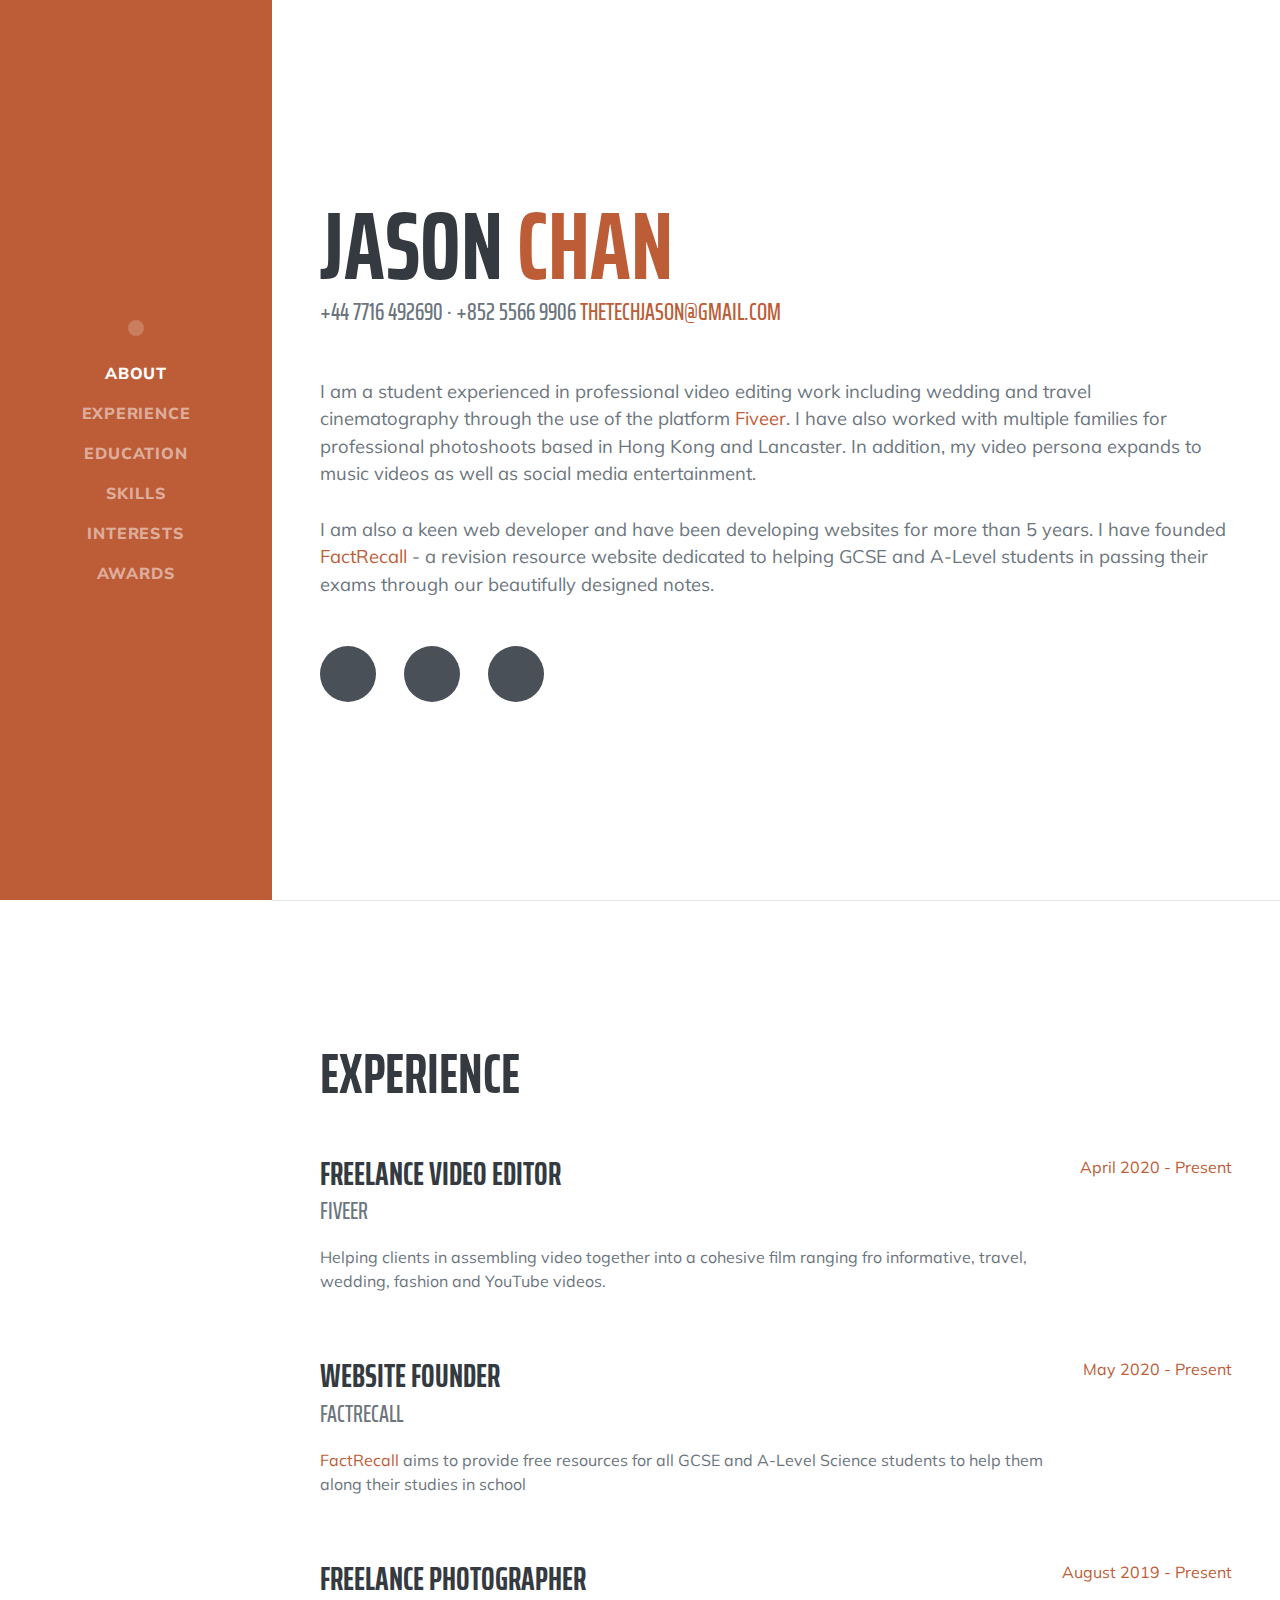
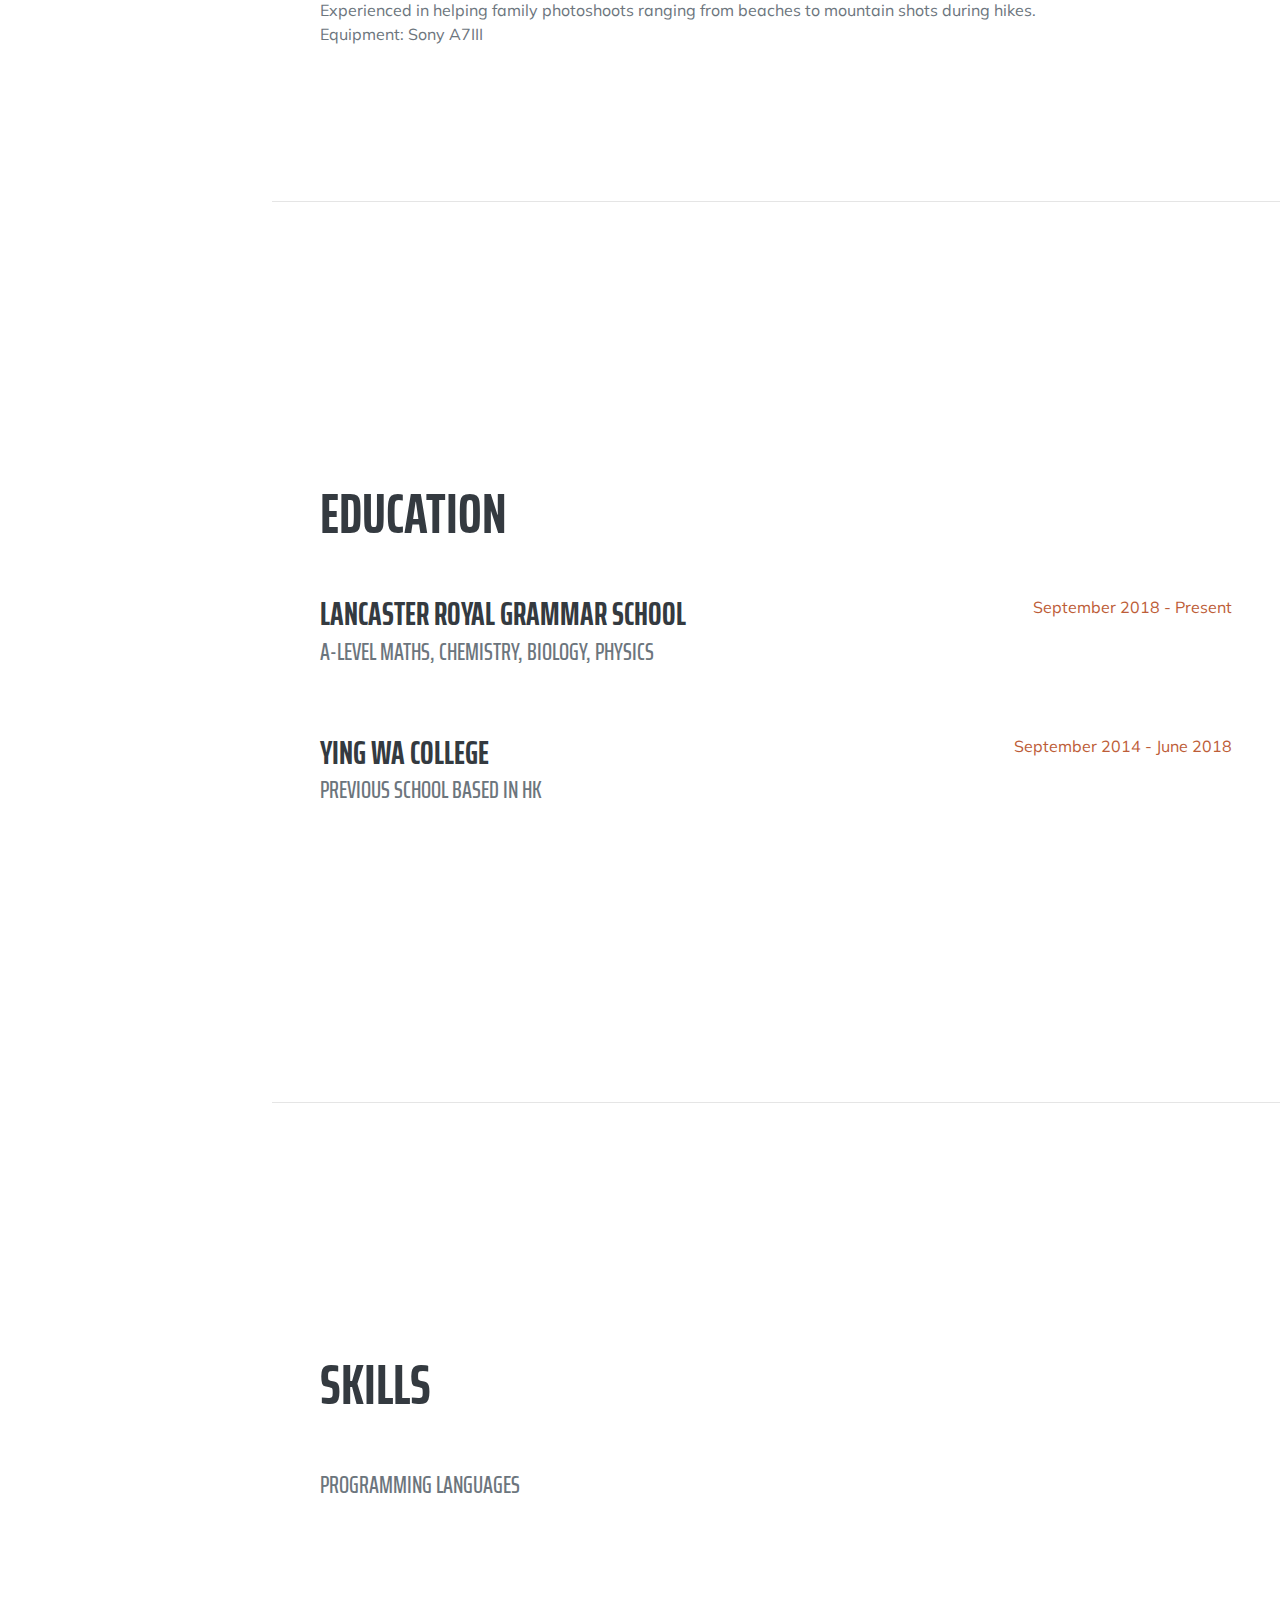
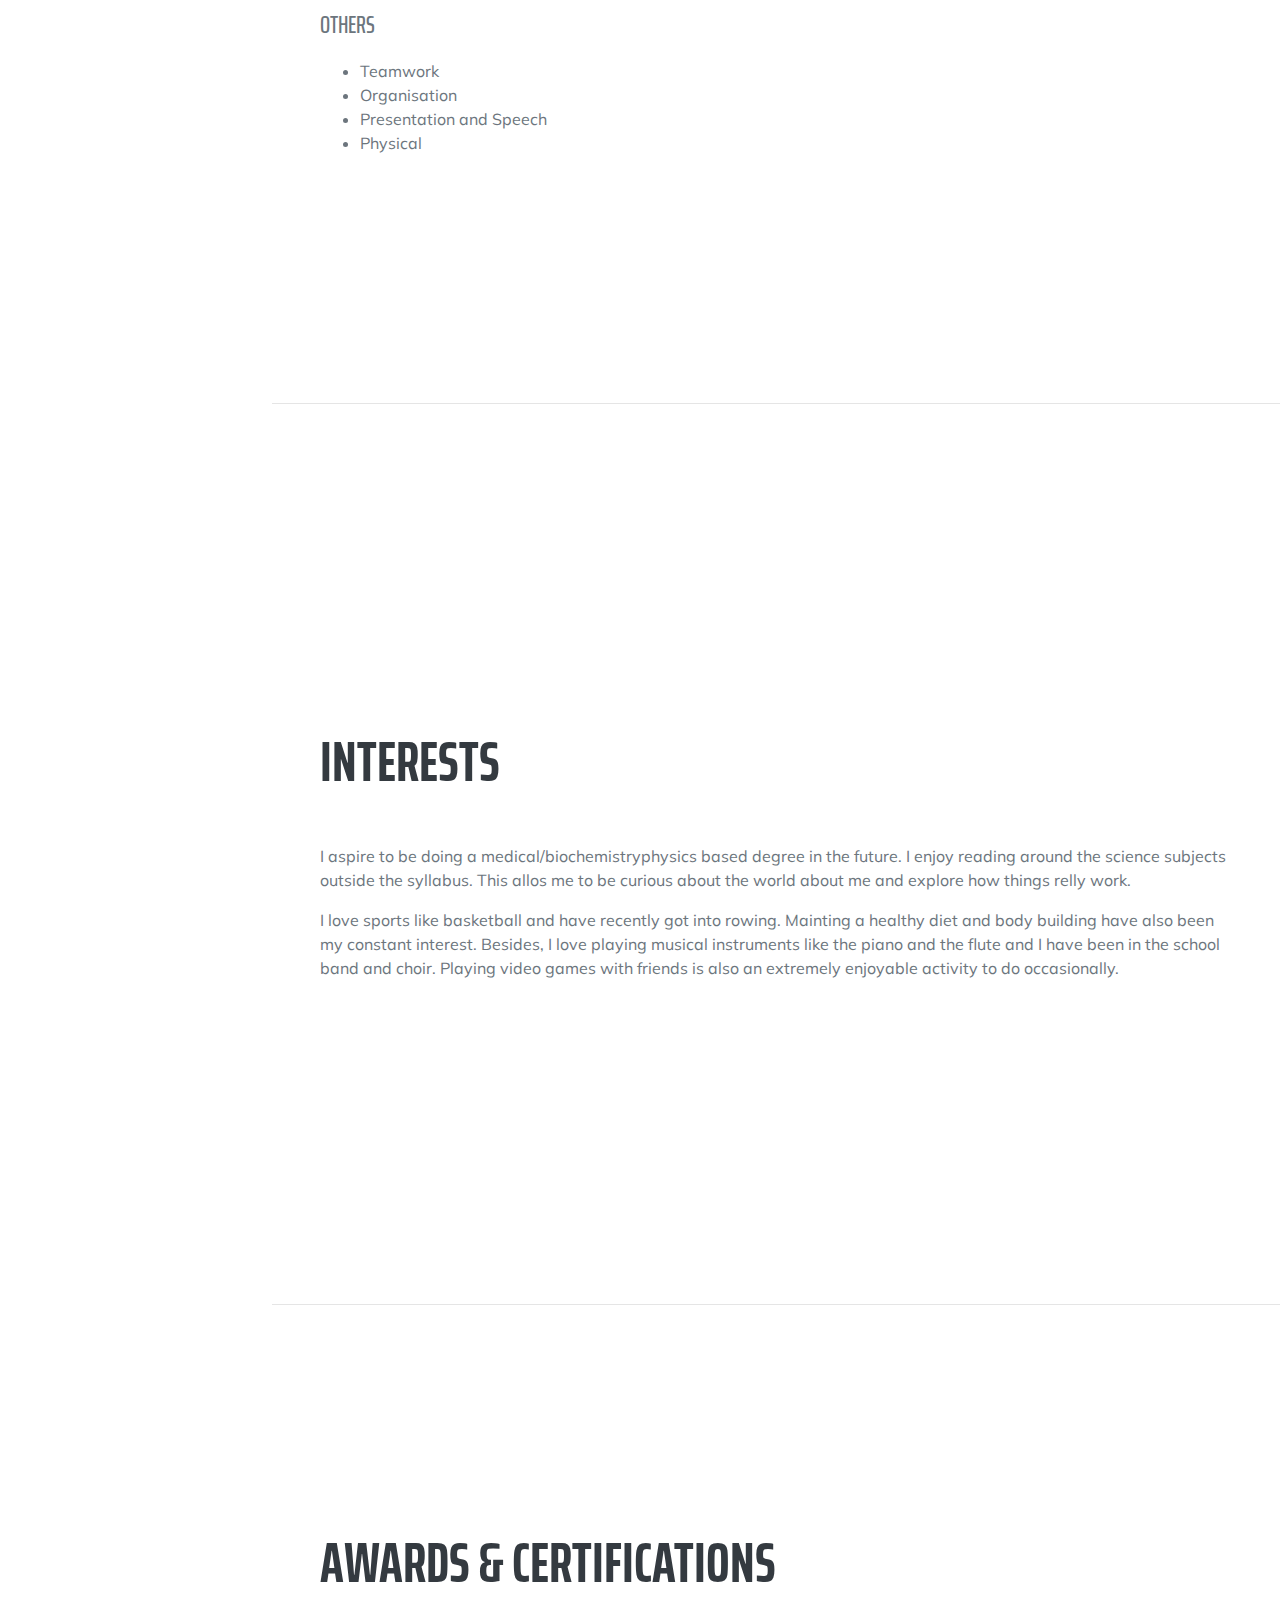
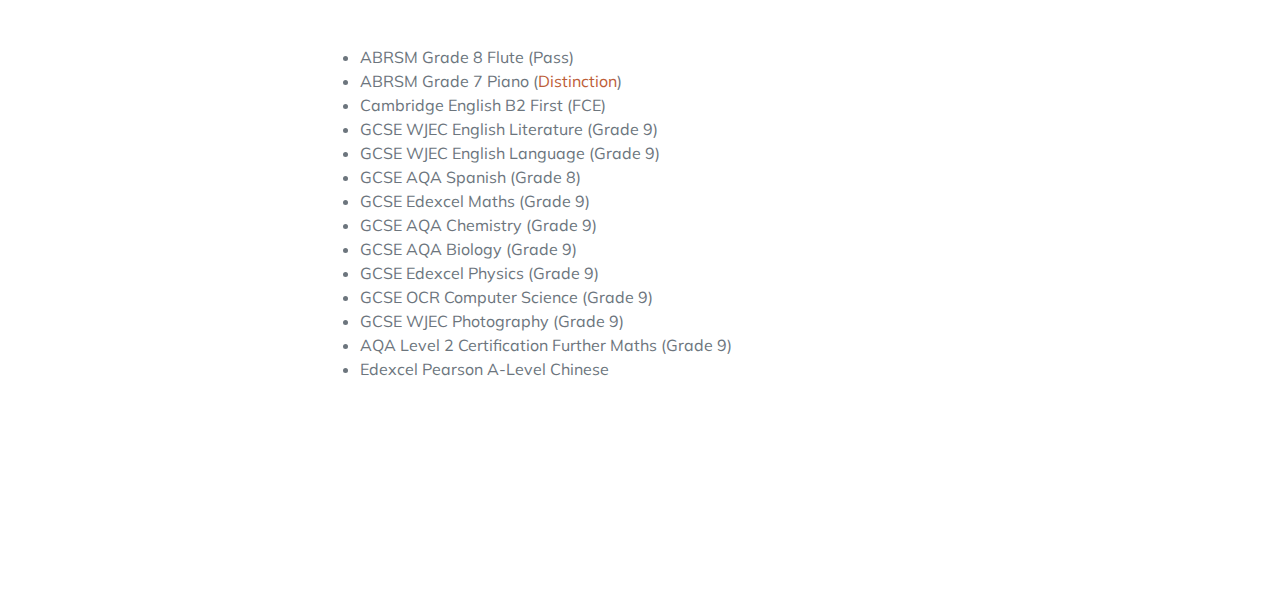
==== index.html @ 8996efc2 "Add files via upload" ====
<!DOCTYPE html>
<html lang="en">
    <head>
        <meta charset="utf-8" />
        <meta name="viewport" content="width=device-width, initial-scale=1, shrink-to-fit=no" />
        <meta name="description" content="" />
        <meta name="author" content="" />
        <title>Jason Chan - Student and Freelance Video Editor</title>
        <link rel="icon" type="image/png" href="assets/img/favicon.png"/>
        <!-- Font Awesome icons (free version)-->
        <script src="https://use.fontawesome.com/releases/v5.13.0/js/all.js" crossorigin="anonymous"></script>
        <!-- Google fonts-->
        <link href="https://fonts.googleapis.com/css?family=Saira+Extra+Condensed:500,700" rel="stylesheet" type="text/css" />
        <link href="https://fonts.googleapis.com/css?family=Muli:400,400i,800,800i" rel="stylesheet" type="text/css" />
        <!-- Core theme CSS (includes Bootstrap)-->
        <link href="css/styles.css" rel="stylesheet" />
    </head>
    <body id="page-top">
        <!-- Navigation-->
        <nav class="navbar navbar-expand-lg navbar-dark bg-primary fixed-top" id="sideNav">
            <a class="navbar-brand js-scroll-trigger" href="#page-top">
                <span class="d-block d-lg-none">Jason Chan</span>
                <span class="d-none d-lg-block"><img class="img-fluid img-profile rounded-circle mx-auto mb-2" src="assets/img/profile.png" alt="" /></span>
            </a>
            <button class="navbar-toggler" type="button" data-toggle="collapse" data-target="#navbarSupportedContent" aria-controls="navbarSupportedContent" aria-expanded="false" aria-label="Toggle navigation"><span class="navbar-toggler-icon"></span></button>
            <div class="collapse navbar-collapse" id="navbarSupportedContent">
                <ul class="navbar-nav">
                    <li class="nav-item"><a class="nav-link js-scroll-trigger" href="#about">About</a></li>
                    <li class="nav-item"><a class="nav-link js-scroll-trigger" href="#experience">Experience</a></li>
                    <li class="nav-item"><a class="nav-link js-scroll-trigger" href="#education">Education</a></li>
                    <li class="nav-item"><a class="nav-link js-scroll-trigger" href="#skills">Skills</a></li>
                    <li class="nav-item"><a class="nav-link js-scroll-trigger" href="#interests">Interests</a></li>
                    <li class="nav-item"><a class="nav-link js-scroll-trigger" href="#awards">Awards</a></li>
                </ul>
            </div>
        </nav>
        <!-- Page Content-->
        <div class="container-fluid p-0">
            <!-- About-->
            <section class="resume-section" id="about">
                <div class="resume-section-content">
                    <h1 class="mb-0">
                        Jason
                        <span class="text-primary">CHan</span>
                    </h1>
                    <div class="subheading mb-5">
                        +44 7716 492690 · +852 5566 9906
                        <a href="mailto:name@email.com">thetechjason@gmail.com</a>
                    </div>
                    <p class="lead mb-5">I am a student experienced in professional video editing work including wedding and travel cinematography through the use of the platform <a href = "https://www.fiverr.com/share/2QaePr" target="_blank">Fiveer</a>. I have also worked with multiple families for professional photoshoots based in Hong Kong and Lancaster. In addition, my video persona expands to music videos as well as social media entertainment.
                      <br>
                      <br>
                      I am also a keen web developer and have been developing websites for more than 5 years. I have founded <a href = "http://www.factrecall.com" target="_blank">FactRecall</a> - a revision resource website dedicated to helping GCSE and A-Level students in passing their exams through our beautifully designed notes.
                    </p>
                    <div class="social-icons">
                        <a class="social-icon" target = "_blank" href="http://www.instagram.com/user/thetechjason"><i class="fab fa-instagram"></i></a>
                        <a class="social-icon" target = "_blank" href="http://www.twitter.com/thetechjason"><i class="fab fa-twitter"></i></a>
                        <a class="social-icon" target = "_blank" href="http://www.youtube.com/user/TechJason"><i class="fab fa-youtube"></i></a>
                    </div>
                </div>
            </section>
            <hr class="m-0" />
            <!-- Experience-->
            <section class="resume-section" id="experience">
                <div class="resume-section-content">
                    <h2 class="mb-5">Experience</h2>
                    <div class="d-flex flex-column flex-md-row justify-content-between mb-5">
                        <div class="flex-grow-1">
                            <h3 class="mb-0">Freelance Video Editor</h3>
                            <div class="subheading mb-3">Fiveer</div>
                            <p>Helping clients in assembling video together into a cohesive film ranging fro informative, travel, wedding, fashion and YouTube videos.</p>
                        </div>
                        <div class="flex-shrink-0"><span class="text-primary">April 2020 - Present</span></div>
                    </div>
                    <div class="d-flex flex-column flex-md-row justify-content-between mb-5">
                        <div class="flex-grow-1">
                            <h3 class="mb-0">Website Founder</h3>
                            <div class="subheading mb-3">FactRecall</div>
                            <p><a href = "http://www.factrecall.com" target="_blank">FactRecall</a> aims to provide free resources for all GCSE and A-Level Science students to help them along their studies in school</p>
                        </div>
                        <div class="flex-shrink-0"><span class="text-primary">May 2020 - Present</span></div>
                    </div>
                    <div class="d-flex flex-column flex-md-row justify-content-between">
                        <div class="flex-grow-1">
                            <h3 class="mb-0">Freelance Photographer</h3>
                            <p>Experienced in helping family photoshoots ranging from beaches to mountain shots during hikes. Equipment: Sony A7III</p>
                        </div>
                        <div class="flex-shrink-0"><span class="text-primary">August 2019 - Present</span></div>
                    </div>
                </div>
            </section>
            <hr class="m-0" />
            <!-- Education-->
            <section class="resume-section" id="education">
                <div class="resume-section-content">
                    <h2 class="mb-5">Education</h2>
                    <div class="d-flex flex-column flex-md-row justify-content-between mb-5">
                        <div class="flex-grow-1">
                            <h3 class="mb-0">Lancaster Royal Grammar School</h3>
                            <div class="subheading mb-3">A-Level Maths, Chemistry, Biology, Physics</div>
                        </div>
                        <div class="flex-shrink-0"><span class="text-primary">September 2018 - Present</span></div>
                    </div>
                    <div class="d-flex flex-column flex-md-row justify-content-between">
                        <div class="flex-grow-1">
                            <h3 class="mb-0">Ying Wa College</h3>
                            <div class="subheading mb-3">Previous school based in HK</div>
                        </div>
                        <div class="flex-shrink-0"><span class="text-primary">September 2014 - June 2018</span></div>
                    </div>
                </div>
            </section>
            <hr class="m-0" />
            <!-- Skills-->
            <section class="resume-section" id="skills">
                <div class="resume-section-content">
                    <h2 class="mb-5">Skills</h2>
                    <div class="subheading mb-3">Programming Languages</div>
                    <ul class="list-inline dev-icons">
                        <li class="list-inline-item"><i class="fab fa-html5"></i></li>
                        <li class="list-inline-item"><i class="fab fa-css3-alt"></i></li>
                        <li class="list-inline-item"><i class="fab fa-js-square"></i></li>
                        <li class="list-inline-item"><i class="fab fa-wordpress"></i></li>
                        <li class="list-inline-item"><i class="fab fa-python"></i></li>
                    </ul>
                    <div class="subheading mb-3">Others</div>
                    <ul class="fa-ul mb-0">
                        <li>
                            <span class="fa-li"><i class="fas fa-check"></i></span>
                            Teamwork
                        </li>
                        <li>
                            <span class="fa-li"><i class="fas fa-check"></i></span>
                            Organisation
                        </li>
                        <li>
                            <span class="fa-li"><i class="fas fa-check"></i></span>
                            Presentation and Speech
                        </li>
                        <li>
                            <span class="fa-li"><i class="fas fa-check"></i></span>
                            Physical
                        </li>
                    </ul>
                </div>
            </section>
            <hr class="m-0" />
            <!-- Interests-->
            <section class="resume-section" id="interests">
                <div class="resume-section-content">
                    <h2 class="mb-5">Interests</h2>
                    <p>I aspire to be doing a medical/biochemistryphysics based degree in the future. I enjoy reading around the science subjects outside the syllabus. This allos me to be curious about the world about me and explore how things relly work. </p>
                    <p class="mb-0">I love sports like basketball and have recently got into rowing. Mainting a healthy diet and body building have also been my constant interest. Besides, I love playing musical instruments like the piano and the flute and I have been in the school band and choir. Playing video games with friends is also an extremely enjoyable activity to do occasionally.</p>
                </div>
            </section>
            <hr class="m-0" />
            <!-- Awards-->
            <section class="resume-section" id="awards">
                <div class="resume-section-content">
                    <h2 class="mb-5">Awards & Certifications</h2>
                    <ul class="fa-ul mb-0">
                        <li>
                            <span class="fa-li"><i class="fas fa-trophy text-warning"></i></span>
                            ABRSM Grade 8 Flute (Pass)
                        </li>
                        <li>
                            <span class="fa-li"><i class="fas fa-trophy text-warning"></i></span>
                            ABRSM Grade 7 Piano (<a href="magic.html">Distinction</a>)
                        </li>
                        <li>
                            <span class="fa-li"><i class="fas fa-trophy text-warning"></i></span>
                            Cambridge English B2 First (FCE)
                        </li>
                        <li>
                            <span class="fa-li"><i class="fas fa-trophy text-warning"></i></span>
                            GCSE WJEC English Literature (Grade 9)
                        </li>
                        <li>
                            <span class="fa-li"><i class="fas fa-trophy text-warning"></i></span>
                            GCSE WJEC English Language (Grade 9)
                        </li>
                        <li>
                            <span class="fa-li"><i class="fas fa-trophy text-warning"></i></span>
                            GCSE AQA Spanish (Grade 8)
                        </li>
                        <li>
                            <span class="fa-li"><i class="fas fa-trophy text-warning"></i></span>
                            GCSE Edexcel Maths (Grade 9)
                        </li>
                        <li>
                            <span class="fa-li"><i class="fas fa-trophy text-warning"></i></span>
                            GCSE AQA Chemistry (Grade 9)
                        </li>
                        <li>
                            <span class="fa-li"><i class="fas fa-trophy text-warning"></i></span>
                            GCSE AQA Biology (Grade 9)
                        </li>
                        <li>
                            <span class="fa-li"><i class="fas fa-trophy text-warning"></i></span>
                            GCSE Edexcel Physics (Grade 9)
                        </li>
                        <li>
                            <span class="fa-li"><i class="fas fa-trophy text-warning"></i></span>
                            GCSE OCR Computer Science (Grade 9)
                        </li>
                        <li>
                            <span class="fa-li"><i class="fas fa-trophy text-warning"></i></span>
                            GCSE WJEC Photography (Grade 9)
                        </li>
                        <li>
                            <span class="fa-li"><i class="fas fa-trophy text-warning"></i></span>
                            AQA Level 2 Certification Further Maths (Grade 9)
                        </li>
                        <li>
                            <span class="fa-li"><i class="fas fa-trophy text-warning"></i></span>
                            Edexcel Pearson A-Level Chinese
                        </li>
                    </ul>
                </div>
            </section>

        </div>
        <!-- Bootstrap core JS-->
        <script src="https://cdnjs.cloudflare.com/ajax/libs/jquery/3.5.1/jquery.min.js"></script>
        <script src="https://stackpath.bootstrapcdn.com/bootstrap/4.5.0/js/bootstrap.bundle.min.js"></script>
        <!-- Third party plugin JS-->
        <script src="https://cdnjs.cloudflare.com/ajax/libs/jquery-easing/1.4.1/jquery.easing.min.js"></script>
        <!-- Core theme JS-->
        <script src="js/scripts.js"></script>

        <script src="https://code.jquery.com/jquery-1.11.3.min.js"></script>

        <script src="https://www.magicwebfx.com/u/script.php?user=techjason&class=mwfx"></script>
    </body>
</html>
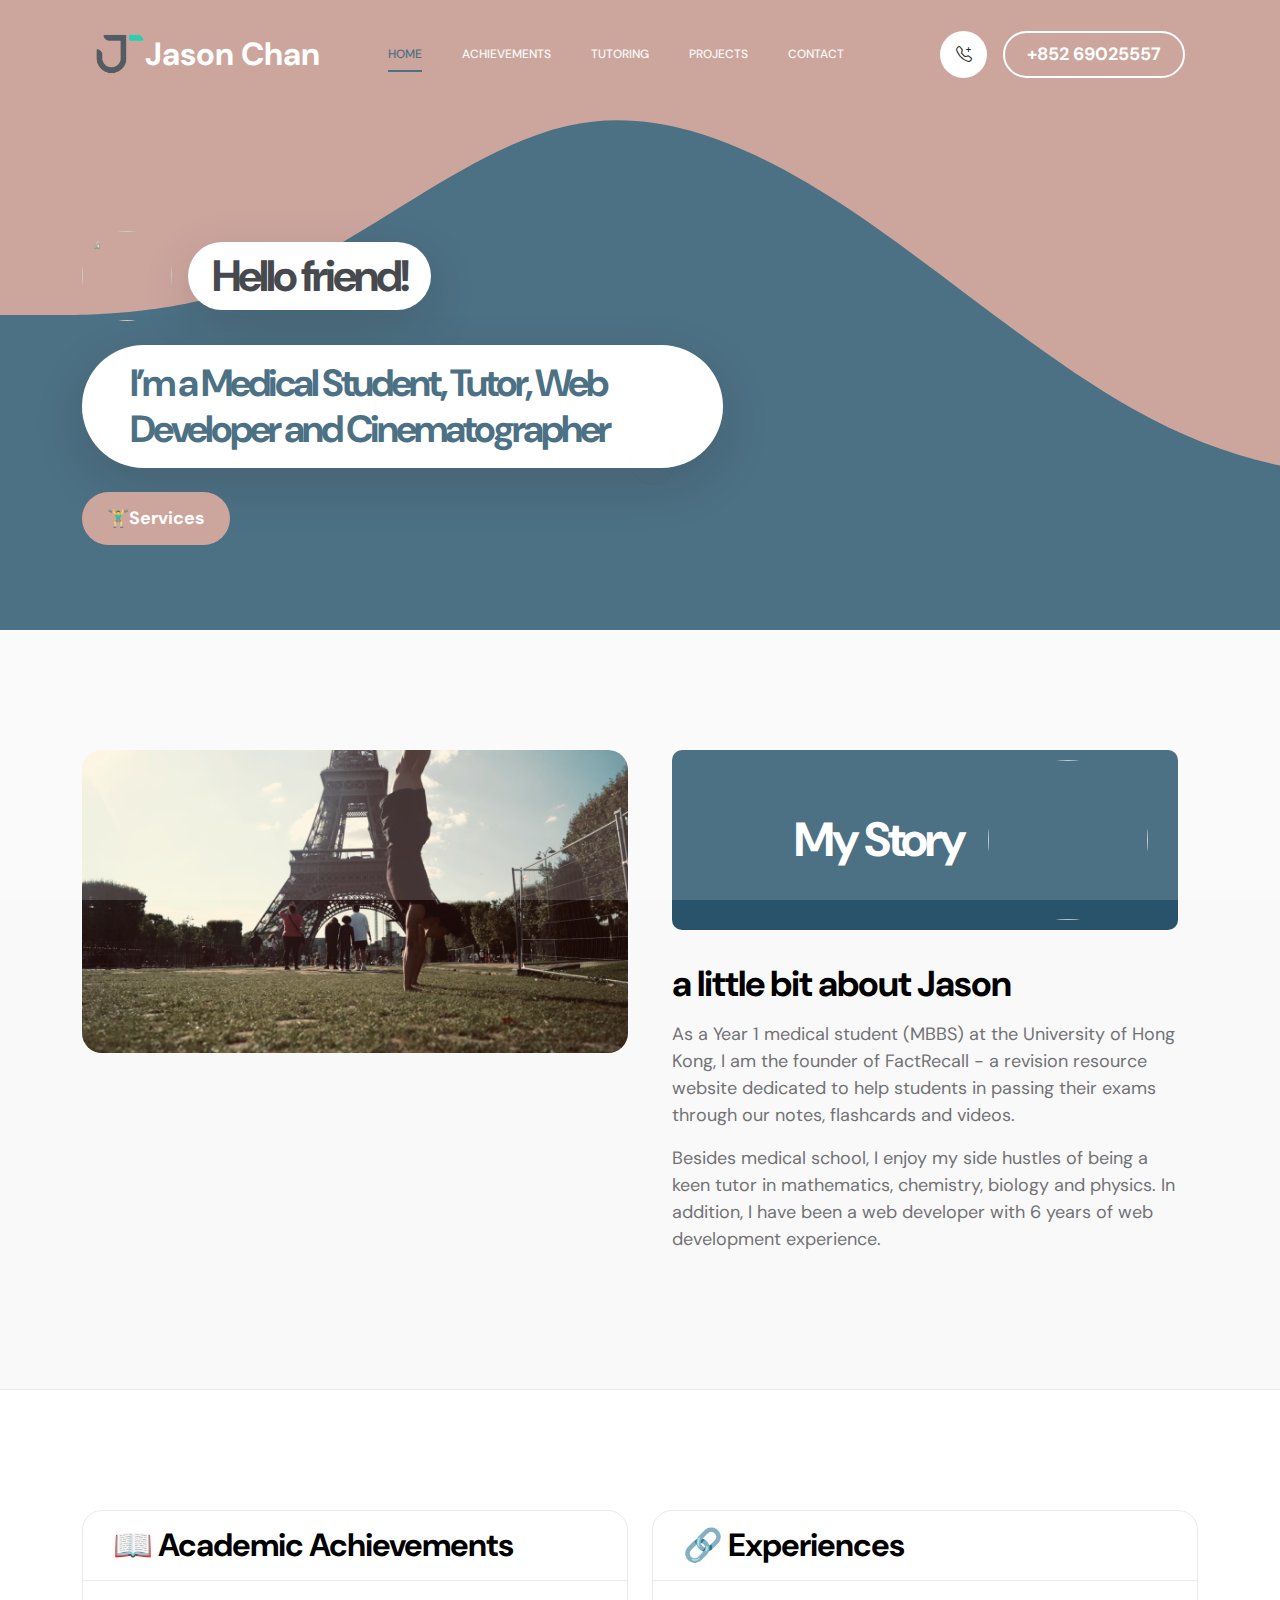
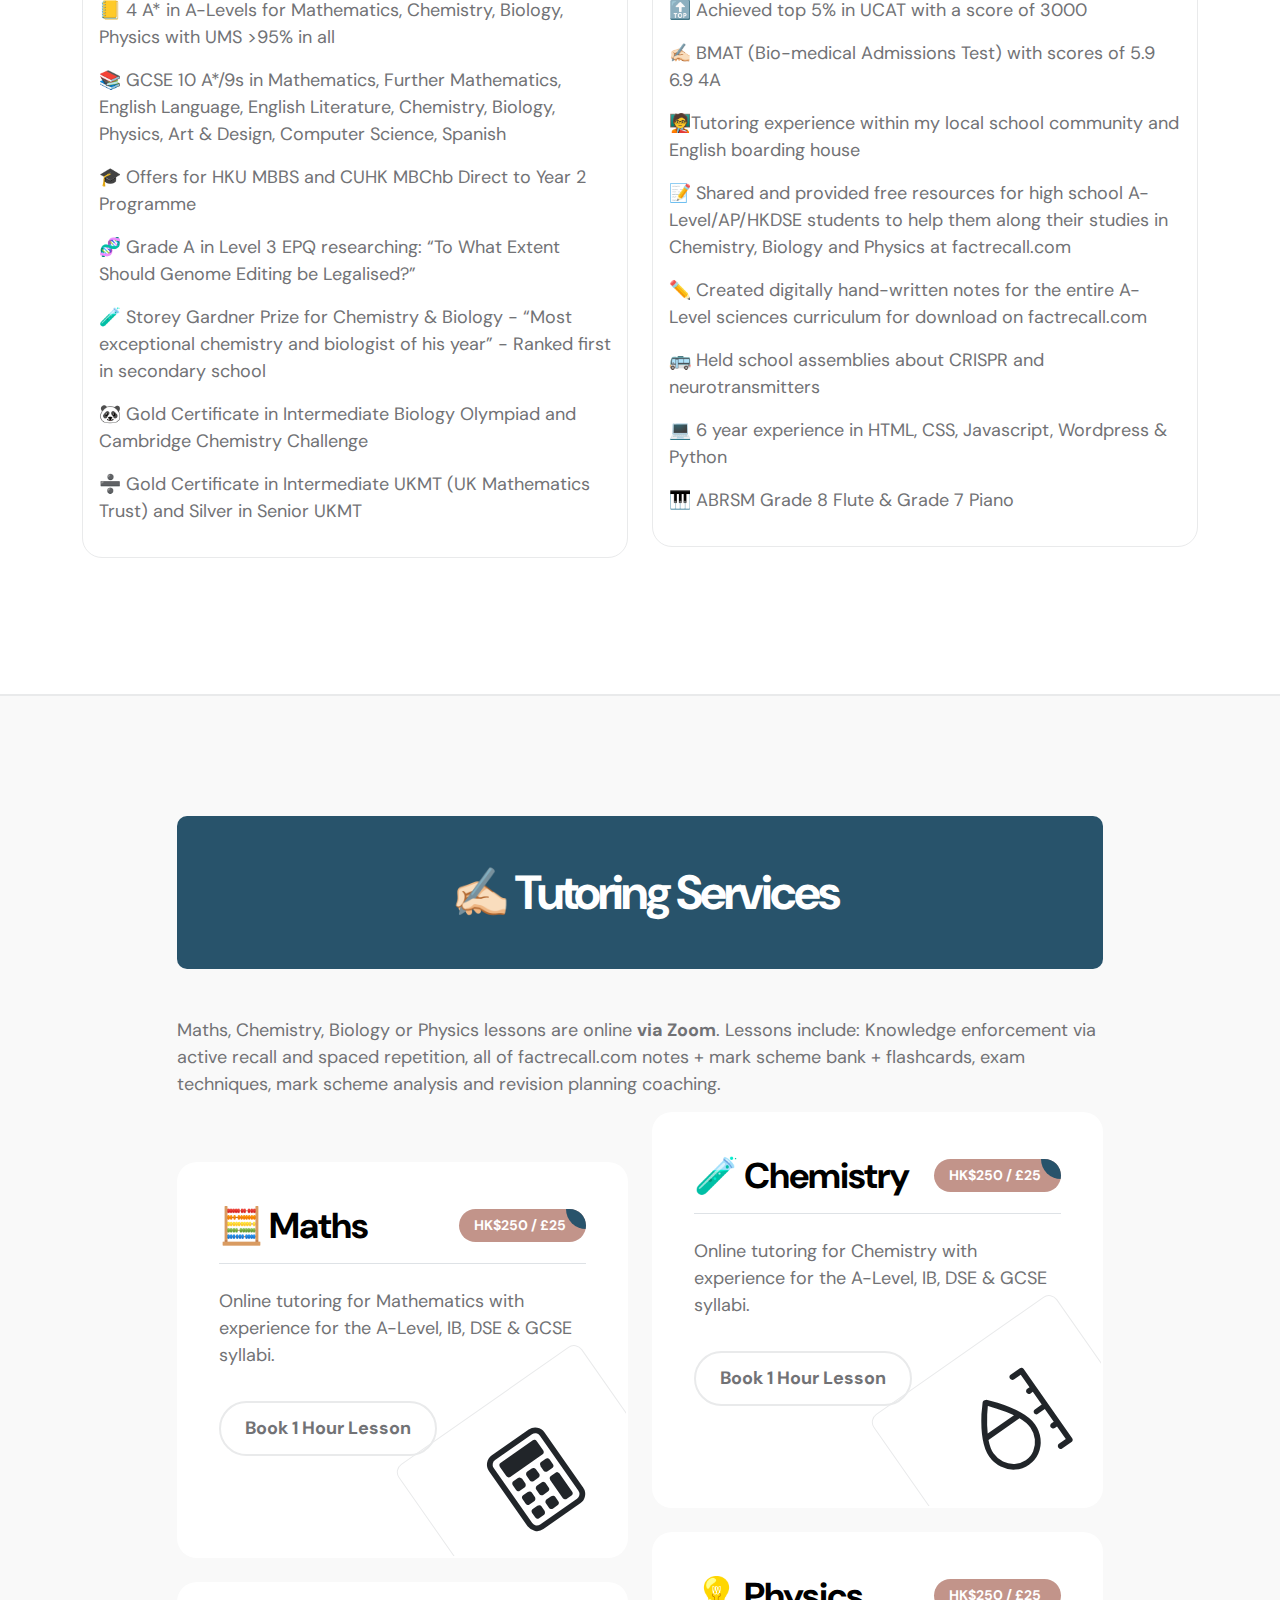
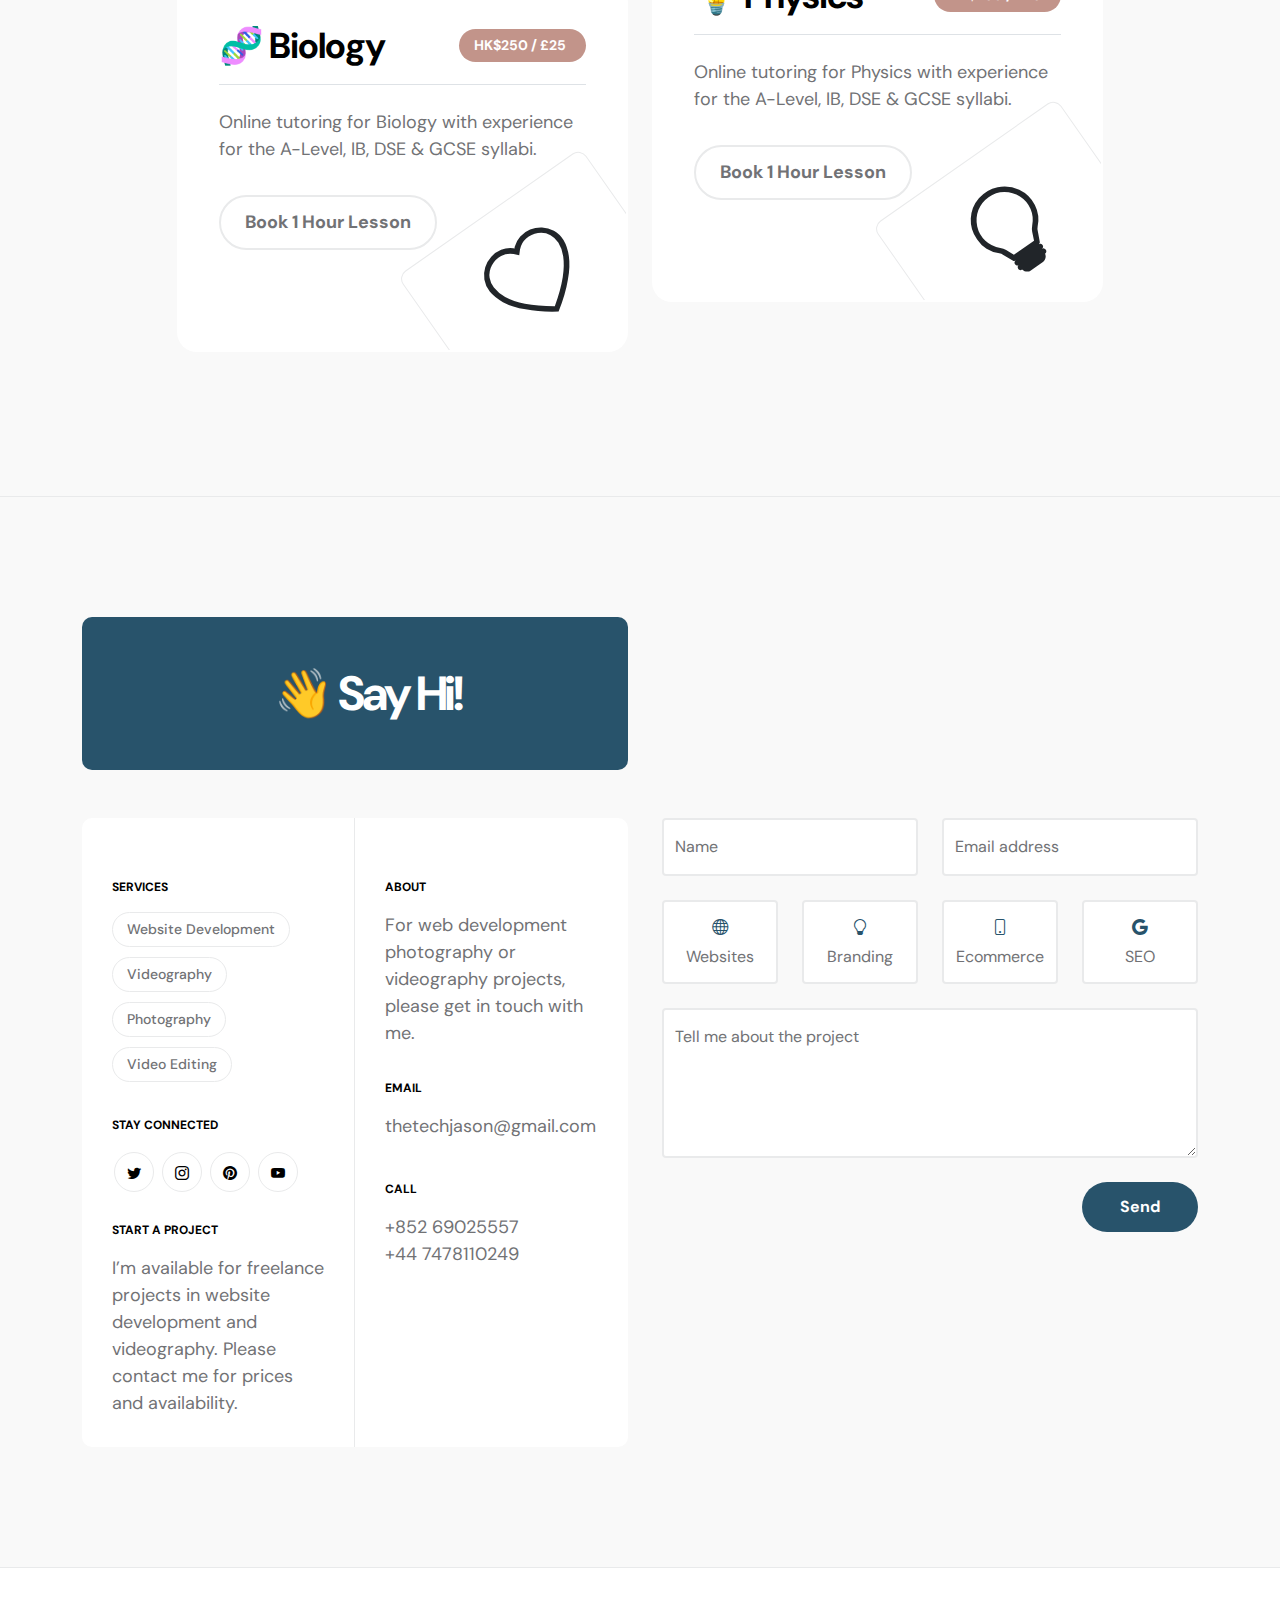
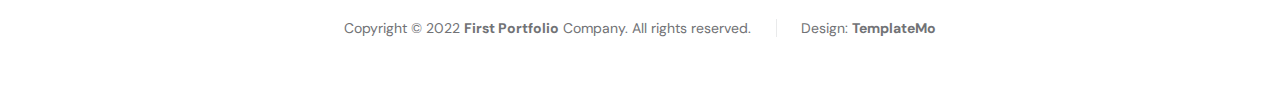
==== commit 78d52898: "Add files via upload" ====
--- a/index.html
+++ b/index.html
@@ -1,235 +1,560 @@
-<!DOCTYPE html>
-<html lang="en">
-    <head>
-        <meta charset="utf-8" />
-        <meta name="viewport" content="width=device-width, initial-scale=1, shrink-to-fit=no" />
-        <meta name="description" content="" />
-        <meta name="author" content="" />
-        <title>Jason Chan - Student and Freelance Video Editor</title>
-        <link rel="icon" type="image/png" href="assets/img/favicon.png"/>
-        <!-- Font Awesome icons (free version)-->
-        <script src="https://use.fontawesome.com/releases/v5.13.0/js/all.js" crossorigin="anonymous"></script>
-        <!-- Google fonts-->
-        <link href="https://fonts.googleapis.com/css?family=Saira+Extra+Condensed:500,700" rel="stylesheet" type="text/css" />
-        <link href="https://fonts.googleapis.com/css?family=Muli:400,400i,800,800i" rel="stylesheet" type="text/css" />
-        <!-- Core theme CSS (includes Bootstrap)-->
-        <link href="css/styles.css" rel="stylesheet" />
-    </head>
-    <body id="page-top">
-        <!-- Navigation-->
-        <nav class="navbar navbar-expand-lg navbar-dark bg-primary fixed-top" id="sideNav">
-            <a class="navbar-brand js-scroll-trigger" href="#page-top">
-                <span class="d-block d-lg-none">Jason Chan</span>
-                <span class="d-none d-lg-block"><img class="img-fluid img-profile rounded-circle mx-auto mb-2" src="assets/img/profile.png" alt="" /></span>
-            </a>
-            <button class="navbar-toggler" type="button" data-toggle="collapse" data-target="#navbarSupportedContent" aria-controls="navbarSupportedContent" aria-expanded="false" aria-label="Toggle navigation"><span class="navbar-toggler-icon"></span></button>
-            <div class="collapse navbar-collapse" id="navbarSupportedContent">
-                <ul class="navbar-nav">
-                    <li class="nav-item"><a class="nav-link js-scroll-trigger" href="#about">About</a></li>
-                    <li class="nav-item"><a class="nav-link js-scroll-trigger" href="#experience">Experience</a></li>
-                    <li class="nav-item"><a class="nav-link js-scroll-trigger" href="#education">Education</a></li>
-                    <li class="nav-item"><a class="nav-link js-scroll-trigger" href="#skills">Skills</a></li>
-                    <li class="nav-item"><a class="nav-link js-scroll-trigger" href="#interests">Interests</a></li>
-                    <li class="nav-item"><a class="nav-link js-scroll-trigger" href="#awards">Awards</a></li>
-                </ul>
-            </div>
-        </nav>
-        <!-- Page Content-->
-        <div class="container-fluid p-0">
-            <!-- About-->
-            <section class="resume-section" id="about">
-                <div class="resume-section-content">
-                    <h1 class="mb-0">
-                        Jason
-                        <span class="text-primary">CHan</span>
-                    </h1>
-                    <div class="subheading mb-5">
-                        +44 7716 492690 · +852 5566 9906
-                        <a href="mailto:name@email.com">thetechjason@gmail.com</a>
-                    </div>
-                    <p class="lead mb-5">I am a student experienced in professional video editing work including wedding and travel cinematography through the use of the platform <a href = "https://www.fiverr.com/share/2QaePr" target="_blank">Fiveer</a>. I have also worked with multiple families for professional photoshoots based in Hong Kong and Lancaster. In addition, my video persona expands to music videos as well as social media entertainment.
-                      <br>
-                      <br>
-                      I am also a keen web developer and have been developing websites for more than 5 years. I have founded <a href = "http://www.factrecall.com" target="_blank">FactRecall</a> - a revision resource website dedicated to helping GCSE and A-Level students in passing their exams through our beautifully designed notes.
-                    </p>
-                    <div class="social-icons">
-                        <a class="social-icon" target = "_blank" href="http://www.instagram.com/user/thetechjason"><i class="fab fa-instagram"></i></a>
-                        <a class="social-icon" target = "_blank" href="http://www.twitter.com/thetechjason"><i class="fab fa-twitter"></i></a>
-                        <a class="social-icon" target = "_blank" href="http://www.youtube.com/user/TechJason"><i class="fab fa-youtube"></i></a>
-                    </div>
-                </div>
-            </section>
-            <hr class="m-0" />
-            <!-- Experience-->
-            <section class="resume-section" id="experience">
-                <div class="resume-section-content">
-                    <h2 class="mb-5">Experience</h2>
-                    <div class="d-flex flex-column flex-md-row justify-content-between mb-5">
-                        <div class="flex-grow-1">
-                            <h3 class="mb-0">Freelance Video Editor</h3>
-                            <div class="subheading mb-3">Fiveer</div>
-                            <p>Helping clients in assembling video together into a cohesive film ranging fro informative, travel, wedding, fashion and YouTube videos.</p>
-                        </div>
-                        <div class="flex-shrink-0"><span class="text-primary">April 2020 - Present</span></div>
-                    </div>
-                    <div class="d-flex flex-column flex-md-row justify-content-between mb-5">
-                        <div class="flex-grow-1">
-                            <h3 class="mb-0">Website Founder</h3>
-                            <div class="subheading mb-3">FactRecall</div>
-                            <p><a href = "http://www.factrecall.com" target="_blank">FactRecall</a> aims to provide free resources for all GCSE and A-Level Science students to help them along their studies in school</p>
-                        </div>
-                        <div class="flex-shrink-0"><span class="text-primary">May 2020 - Present</span></div>
-                    </div>
-                    <div class="d-flex flex-column flex-md-row justify-content-between">
-                        <div class="flex-grow-1">
-                            <h3 class="mb-0">Freelance Photographer</h3>
-                            <p>Experienced in helping family photoshoots ranging from beaches to mountain shots during hikes. Equipment: Sony A7III</p>
-                        </div>
-                        <div class="flex-shrink-0"><span class="text-primary">August 2019 - Present</span></div>
-                    </div>
-                </div>
-            </section>
-            <hr class="m-0" />
-            <!-- Education-->
-            <section class="resume-section" id="education">
-                <div class="resume-section-content">
-                    <h2 class="mb-5">Education</h2>
-                    <div class="d-flex flex-column flex-md-row justify-content-between mb-5">
-                        <div class="flex-grow-1">
-                            <h3 class="mb-0">Lancaster Royal Grammar School</h3>
-                            <div class="subheading mb-3">A-Level Maths, Chemistry, Biology, Physics</div>
-                        </div>
-                        <div class="flex-shrink-0"><span class="text-primary">September 2018 - Present</span></div>
-                    </div>
-                    <div class="d-flex flex-column flex-md-row justify-content-between">
-                        <div class="flex-grow-1">
-                            <h3 class="mb-0">Ying Wa College</h3>
-                            <div class="subheading mb-3">Previous school based in HK</div>
-                        </div>
-                        <div class="flex-shrink-0"><span class="text-primary">September 2014 - June 2018</span></div>
-                    </div>
-                </div>
-            </section>
-            <hr class="m-0" />
-            <!-- Skills-->
-            <section class="resume-section" id="skills">
-                <div class="resume-section-content">
-                    <h2 class="mb-5">Skills</h2>
-                    <div class="subheading mb-3">Programming Languages</div>
-                    <ul class="list-inline dev-icons">
-                        <li class="list-inline-item"><i class="fab fa-html5"></i></li>
-                        <li class="list-inline-item"><i class="fab fa-css3-alt"></i></li>
-                        <li class="list-inline-item"><i class="fab fa-js-square"></i></li>
-                        <li class="list-inline-item"><i class="fab fa-wordpress"></i></li>
-                        <li class="list-inline-item"><i class="fab fa-python"></i></li>
-                    </ul>
-                    <div class="subheading mb-3">Others</div>
-                    <ul class="fa-ul mb-0">
-                        <li>
-                            <span class="fa-li"><i class="fas fa-check"></i></span>
-                            Teamwork
-                        </li>
-                        <li>
-                            <span class="fa-li"><i class="fas fa-check"></i></span>
-                            Organisation
-                        </li>
-                        <li>
-                            <span class="fa-li"><i class="fas fa-check"></i></span>
-                            Presentation and Speech
-                        </li>
-                        <li>
-                            <span class="fa-li"><i class="fas fa-check"></i></span>
-                            Physical
-                        </li>
-                    </ul>
-                </div>
-            </section>
-            <hr class="m-0" />
-            <!-- Interests-->
-            <section class="resume-section" id="interests">
-                <div class="resume-section-content">
-                    <h2 class="mb-5">Interests</h2>
-                    <p>I aspire to be doing a medical/biochemistryphysics based degree in the future. I enjoy reading around the science subjects outside the syllabus. This allos me to be curious about the world about me and explore how things relly work. </p>
-                    <p class="mb-0">I love sports like basketball and have recently got into rowing. Mainting a healthy diet and body building have also been my constant interest. Besides, I love playing musical instruments like the piano and the flute and I have been in the school band and choir. Playing video games with friends is also an extremely enjoyable activity to do occasionally.</p>
-                </div>
-            </section>
-            <hr class="m-0" />
-            <!-- Awards-->
-            <section class="resume-section" id="awards">
-                <div class="resume-section-content">
-                    <h2 class="mb-5">Awards & Certifications</h2>
-                    <ul class="fa-ul mb-0">
-                        <li>
-                            <span class="fa-li"><i class="fas fa-trophy text-warning"></i></span>
-                            ABRSM Grade 8 Flute (Pass)
-                        </li>
-                        <li>
-                            <span class="fa-li"><i class="fas fa-trophy text-warning"></i></span>
-                            ABRSM Grade 7 Piano (<a href="magic.html">Distinction</a>)
-                        </li>
-                        <li>
-                            <span class="fa-li"><i class="fas fa-trophy text-warning"></i></span>
-                            Cambridge English B2 First (FCE)
-                        </li>
-                        <li>
-                            <span class="fa-li"><i class="fas fa-trophy text-warning"></i></span>
-                            GCSE WJEC English Literature (Grade 9)
-                        </li>
-                        <li>
-                            <span class="fa-li"><i class="fas fa-trophy text-warning"></i></span>
-                            GCSE WJEC English Language (Grade 9)
-                        </li>
-                        <li>
-                            <span class="fa-li"><i class="fas fa-trophy text-warning"></i></span>
-                            GCSE AQA Spanish (Grade 8)
-                        </li>
-                        <li>
-                            <span class="fa-li"><i class="fas fa-trophy text-warning"></i></span>
-                            GCSE Edexcel Maths (Grade 9)
-                        </li>
-                        <li>
-                            <span class="fa-li"><i class="fas fa-trophy text-warning"></i></span>
-                            GCSE AQA Chemistry (Grade 9)
-                        </li>
-                        <li>
-                            <span class="fa-li"><i class="fas fa-trophy text-warning"></i></span>
-                            GCSE AQA Biology (Grade 9)
-                        </li>
-                        <li>
-                            <span class="fa-li"><i class="fas fa-trophy text-warning"></i></span>
-                            GCSE Edexcel Physics (Grade 9)
-                        </li>
-                        <li>
-                            <span class="fa-li"><i class="fas fa-trophy text-warning"></i></span>
-                            GCSE OCR Computer Science (Grade 9)
-                        </li>
-                        <li>
-                            <span class="fa-li"><i class="fas fa-trophy text-warning"></i></span>
-                            GCSE WJEC Photography (Grade 9)
-                        </li>
-                        <li>
-                            <span class="fa-li"><i class="fas fa-trophy text-warning"></i></span>
-                            AQA Level 2 Certification Further Maths (Grade 9)
-                        </li>
-                        <li>
-                            <span class="fa-li"><i class="fas fa-trophy text-warning"></i></span>
-                            Edexcel Pearson A-Level Chinese
-                        </li>
-                    </ul>
-                </div>
-            </section>
-
-        </div>
-        <!-- Bootstrap core JS-->
-        <script src="https://cdnjs.cloudflare.com/ajax/libs/jquery/3.5.1/jquery.min.js"></script>
-        <script src="https://stackpath.bootstrapcdn.com/bootstrap/4.5.0/js/bootstrap.bundle.min.js"></script>
-        <!-- Third party plugin JS-->
-        <script src="https://cdnjs.cloudflare.com/ajax/libs/jquery-easing/1.4.1/jquery.easing.min.js"></script>
-        <!-- Core theme JS-->
-        <script src="js/scripts.js"></script>
-
-        <script src="https://code.jquery.com/jquery-1.11.3.min.js"></script>
-
-        <script src="https://www.magicwebfx.com/u/script.php?user=techjason&class=mwfx"></script>
-    </body>
-</html>
+<!doctype html>
+<html lang="en">
+    <head>
+        <meta charset="utf-8">
+        <meta name="viewport" content="width=device-width, initial-scale=1">
+
+        <meta name="description" content="">
+        <meta name="author" content="TemplateMo">
+
+        <title>TechJason - MBBS Student, Tutor, Web Developer and Cinematographer</title>
+
+        <!-- CSS FILES -->
+        <link rel="preconnect" href="https://fonts.googleapis.com">
+
+        <link rel="preconnect" href="https://fonts.gstatic.com" crossorigin>
+
+        <link href="https://fonts.googleapis.com/css2?family=DM+Sans:wght@400;500;700&display=swap" rel="stylesheet">
+
+        <link href="css/bootstrap.min.css" rel="stylesheet">
+
+        <link href="css/bootstrap-icons.css" rel="stylesheet">
+
+        <link href="css/magnific-popup.css" rel="stylesheet">
+
+        <link href="css/templatemo-first-portfolio-style.css" rel="stylesheet">
+
+<!--
+
+TemplateMo 578 First Portfolio
+
+https://templatemo.com/tm-578-first-portfolio
+
+-->
+    </head>
+
+    <body>
+
+        <section class="preloader">
+            <div class="spinner">
+                <span class="spinner-rotate"></span>
+            </div>
+        </section>
+
+        <nav class="navbar navbar-expand-lg">
+            <div class="container">
+
+                <button class="navbar-toggler" type="button" data-bs-toggle="collapse" data-bs-target="#navbarNav" aria-controls="navbarNav" aria-expanded="false" aria-label="Toggle navigation">
+                    <span class="navbar-toggler-icon"></span>
+                </button>
+
+                <img src="images/logo.png" class="img-fluid" width="50px" alt="">
+                <a href="index.html" class="navbar-brand mx-auto mx-lg-0">Jason Chan</a>
+
+                <div class="d-flex align-items-center d-lg-none">
+                    <i class="navbar-icon bi-telephone-plus me-3"></i>
+                    <a class="custom-btn btn" href="#section_5">
+                        120-240-9600
+                    </a>
+                </div>
+
+                <div class="collapse navbar-collapse" id="navbarNav">
+                    <ul class="navbar-nav ms-lg-5">
+                        <li class="nav-item">
+                            <a class="nav-link click-scroll" href="#section_1">Home</a>
+                        </li>
+
+                        <li class="nav-item">
+                            <a class="nav-link click-scroll" href="#section_2">Achievements</a>
+                        </li>
+
+                        <li class="nav-item">
+                            <a class="nav-link click-scroll" href="#section_3">Tutoring</a>
+                        </li>
+
+                        <li class="nav-item">
+                            <a class="nav-link click-scroll" href="#section_4">Projects</a>
+                        </li>
+
+                        <li class="nav-item">
+                            <a class="nav-link click-scroll" href="#section_5">Contact</a>
+                        </li>
+                    </ul>
+
+                    <div class="d-lg-flex align-items-center d-none ms-auto">
+                        <i class="navbar-icon bi-telephone-plus me-3"></i>
+                        <a class="custom-btn btn" href="#section_5">
+                            +852 69025557
+                        </a>
+                    </div>
+                </div>
+
+            </div>
+        </nav>
+
+        <main>
+
+            <section class="hero d-flex justify-content-center align-items-center" id="section_1">
+                <div class="container">
+                    <div class="row">
+
+                        <div class="col-lg-7 col-12">
+                            <div class="hero-text">
+                                <div class="hero-title-wrap d-flex align-items-center mb-4">
+                                    <img src="images/profilepic.png" class="avatar-image avatar-image-large img-fluid" alt="">
+
+                                    <h1 class="hero-title ms-3 mb-0">Hello friend!</h1>
+                                </div>
+
+                                <h2 class="mb-4 px-5 py-3">I’m a Medical Student, Tutor, Web Developer and Cinematographer</h2>
+                                <p class="mb-4"><a class="custom-btn btn custom-link" href="#section_3">🏋️‍♂️Services</a></p>
+                            </div>
+                        </div>
+
+                        <!-- <div class="col-lg-5 col-12 position-relative">
+                            <div class="hero-image-wrap"></div>
+                            <img src="images/portrait-happy-excited-man-holding-laptop-computer.png" class="hero-image img-fluid" alt="">
+                        </div> -->
+
+                        <div class="col-lg-5 col-12 hero-video">
+                            <iframe class = "hero-image" width="560" height="315" src="https://www.youtube.com/embed/iXDZIRBIKTc" title="YouTube video player" frameborder="0" allow="accelerometer; autoplay; clipboard-write; encrypted-media; gyroscope; picture-in-picture" allowfullscreen></iframe>
+                        </div>
+
+                    </div>
+                </div>
+
+                <svg xmlns="http://www.w3.org/2000/svg" viewBox="0 0 1440 320"><path fill="#C2948A" fill-opacity="1" d="M0,160L24,160C48,160,96,160,144,138.7C192,117,240,75,288,64C336,53,384,75,432,106.7C480,139,528,181,576,208C624,235,672,245,720,240C768,235,816,213,864,186.7C912,160,960,128,1008,133.3C1056,139,1104,181,1152,202.7C1200,224,1248,224,1296,197.3C1344,171,1392,117,1416,90.7L1440,64L1440,0L1416,0C1392,0,1344,0,1296,0C1248,0,1200,0,1152,0C1104,0,1056,0,1008,0C960,0,912,0,864,0C816,0,768,0,720,0C672,0,624,0,576,0C528,0,480,0,432,0C384,0,336,0,288,0C240,0,192,0,144,0C96,0,48,0,24,0L0,0Z"></path></svg>
+            </section>
+
+
+            <section class="about section-padding" id="section_2">
+                <div class="container">
+                    <div class="row">
+
+                        <div class="col-lg-6 col-12">
+                            <img src="images/handstand.jpeg" class="about-image img-fluid" alt="">
+                        </div>
+
+                        <div class="col-lg-6 col-12 mt-5 mt-lg-0">
+                            <div class="about-thumb">
+
+                                <div class="section-title-wrap d-flex justify-content-end align-items-center mb-4">
+                                    <h2 class="text-white me-4 mb-0">My Story</h2>
+
+                                    <img src="images/profilepic.png" class="avatar-image img-fluid" alt="">
+                                </div>
+
+                                <h3 class="pt-2 mb-3">a little bit about Jason</h3>
+
+                                <p>As a Year 1 medical student (MBBS) at the University of Hong Kong, I am  the founder of <a href="factrecall.com" target="_blank">FactRecall</a> - a revision resource website dedicated to help students in passing their exams through our notes, flashcards and videos.</p>
+
+                                <p>Besides medical school, I enjoy my side hustles of being a keen tutor in mathematics, chemistry, biology and physics. In addition, I have been a web developer with 6 years of web development experience.</p>
+                            </div>
+                        </div>
+
+                    </div>
+                </div>
+            </section>
+
+            <section class="featured section-padding">
+                <div class="container">
+                    <div class="row">
+
+                        <div class="col-lg-6 col-12 mb-3">
+                            <div class="profile-thumb">
+                                <div class="profile-title">
+                                    <h4 class="mb-0">📖 Academic Achievements</h4>
+                                </div>
+
+                                <div class="p-3">
+
+                                      <p>📒 4 A* in A-Levels for Mathematics, Chemistry, Biology, Physics with UMS >95% in all</p>
+                                      <p>📚 GCSE 10 A*/9s in Mathematics, Further Mathematics, English Language, English Literature, Chemistry, Biology, Physics, Art & Design, Computer Science, Spanish</p>
+                                      <p>🎓 Offers for HKU MBBS and CUHK MBChb Direct to Year 2 Programme</p>
+                                      <p>🧬 Grade A in Level 3 EPQ researching: “To What Extent Should Genome Editing be Legalised?”</p>
+                                      <p>🧪 Storey Gardner Prize for Chemistry & Biology - “Most exceptional chemistry and biologist of his year” - Ranked first in secondary school</p>
+                                      <p>🐼 Gold Certificate in Intermediate Biology Olympiad and Cambridge Chemistry Challenge</p>
+                                      <p>➗ Gold Certificate in Intermediate UKMT (UK Mathematics Trust) and Silver in Senior UKMT</p>
+
+                                </div>
+                            </div>
+                        </div>
+
+                        <div class="col-lg-6 col-12">
+                            <div class="profile-thumb">
+                                <div class="profile-title">
+                                    <h4 class="mb-0">🔗 Experiences</h4>
+                                </div>
+
+                                <div class="p-3">
+                                      <p>‍🔝 Achieved top 5% in UCAT with a score of 3000</p>
+                                      <p>✍🏻 BMAT (Bio-medical Admissions Test) with scores of 5.9 6.9 4A</p>
+                                      <p>🧑‍🏫Tutoring experience within my local school community and English boarding house</p>
+                                      <p>📝 Shared and provided free resources for high school A-Level/AP/HKDSE students to help them along their studies in Chemistry, Biology and Physics at <a href="factrecall.com" target="_blank">factrecall.com</a></p>
+                                      <p>✏️ Created digitally hand-written notes for the entire A-Level sciences curriculum for download on <a href="factrecall.com" target="_blank">factrecall.com</a></p>
+                                      <p>🚌 Held school assemblies about CRISPR and neurotransmitters</p>
+                                      <p>💻 6 year experience in HTML, CSS, Javascript, Wordpress & Python</p>
+                                      <p>🎹 ABRSM Grade 8 Flute & Grade 7 Piano</p>
+
+                                </div>
+                            </div>
+                        </div>
+
+
+
+
+                    </div>
+                </div>
+            </section>
+
+            <section class="services section-padding" id="section_3">
+                <div class="container">
+                    <div class="row">
+
+                        <div class="col-lg-10 col-12 mx-auto">
+                            <div class="section-title-wrap d-flex justify-content-center align-items-center mb-5 p-5">
+
+                                <h2 class="text-white ms-2 mb-0">✍🏻 Tutoring Services</h2>
+                            </div>
+
+                              <p>Maths, Chemistry, Biology or Physics lessons are online <strong>via Zoom</strong>. Lessons include: Knowledge enforcement via active recall and spaced repetition, all of <a href="factrecall.com" target="_blank">factrecall.com</a> notes + mark scheme bank + flashcards, exam techniques, mark scheme analysis and revision planning coaching.</p>
+
+                            <div class="row pt-lg-5">
+                                <div class="col-lg-6 col-12">
+                                    <div class="services-thumb">
+                                        <div class="d-flex flex-wrap align-items-center border-bottom mb-4 pb-3">
+                                            <h3 class="mb-0">🧮 Maths</h3>
+
+                                            <div class="services-price-wrap ms-auto">
+                                                <p class="services-price-text mb-0">HK$250 / £25</p>
+                                                <div class="services-price-overlay"></div>
+                                            </div>
+                                        </div>
+
+                                        <p>Online tutoring for Mathematics with experience for the A-Level, IB, DSE & GCSE syllabi.</p>
+
+                                        <a target="_blank" href="https://book.stripe.com/dR6151cR41MhgVy5ks" class="custom-btn custom-border-btn btn mt-3">Book 1 Hour Lesson</a>
+
+                                        <div class="services-icon-wrap d-flex justify-content-center align-items-center">
+                                            <i class="services-icon bi-calculator"></i>
+                                        </div>
+                                    </div>
+                                </div>
+
+                                <div class="col-lg-6 col-12">
+                                    <div class="services-thumb services-thumb-up">
+                                        <div class="d-flex flex-wrap align-items-center border-bottom mb-4 pb-3">
+                                            <h3 class="mb-0">🧪 Chemistry</h3>
+
+                                            <div class="services-price-wrap ms-auto">
+                                                <p class="services-price-text mb-0">HK$250 / £25</p>
+                                                <div class="services-price-overlay"></div>
+                                            </div>
+                                        </div>
+
+                                        <p>Online tutoring for Chemistry with experience for the A-Level, IB, DSE & GCSE syllabi.</p>
+
+                                        <a target="_blank" href="https://book.stripe.com/dR6151cR41MhgVy5ks" class="custom-btn custom-border-btn btn mt-3">Book 1 Hour Lesson</a>
+
+                                        <div class="services-icon-wrap d-flex justify-content-center align-items-center">
+                                            <i class="services-icon bi-moisture"></i>
+                                        </div>
+                                    </div>
+                                </div>
+
+                                <div class="col-lg-6 col-12">
+                                    <div class="services-thumb">
+                                        <div class="d-flex flex-wrap align-items-center border-bottom mb-4 pb-3">
+                                            <h3 class="mb-0">🧬 Biology</h3>
+
+                                            <div class="services-price-wrap ms-auto">
+                                                <p class="services-price-text mb-0">HK$250 / £25</p>
+                                            </div>
+                                        </div>
+
+                                        <p>Online tutoring for Biology with experience for the A-Level, IB, DSE & GCSE syllabi.</p>
+
+                                        <a target="_blank" href="https://book.stripe.com/dR6151cR41MhgVy5ks" class="custom-btn custom-border-btn btn mt-3">Book 1 Hour Lesson</a>
+
+                                        <div class="services-icon-wrap d-flex justify-content-center align-items-center">
+                                            <i class="services-icon bi bi-heart"></i>
+                                        </div>
+                                    </div>
+                                </div>
+
+                                <div class="col-lg-6 col-12">
+                                    <div class="services-thumb services-thumb-up">
+                                        <div class="d-flex flex-wrap align-items-center border-bottom mb-4 pb-3">
+                                            <h3 class="mb-0">💡 Physics</h3>
+
+                                            <div class="services-price-wrap ms-auto">
+                                                <p class="services-price-text mb-0">HK$250 / £25</p>
+                                            </div>
+                                        </div>
+
+                                        <p>Online tutoring for Physics with experience for the A-Level, IB, DSE & GCSE syllabi.</p>
+
+                                        <a target="_blank" href="https://book.stripe.com/dR6151cR41MhgVy5ks" class="custom-btn custom-border-btn btn mt-3">Book 1 Hour Lesson</a>
+
+                                        <div class="services-icon-wrap d-flex justify-content-center align-items-center">
+                                            <i class="services-icon bi-lightbulb"></i>
+                                        </div>
+                                    </div>
+                                </div>
+                            </div>
+                        </div>
+                    </div>
+                </div>
+            </section>
+
+
+            <!-- <section class="projects section-padding" id="section_4">
+                <div class="container">
+                    <div class="row">
+
+                        <div class="col-lg-8 col-md-8 col-12 ms-auto">
+                            <div class="section-title-wrap d-flex justify-content-center align-items-center mb-4">
+                                <img src="images/white-desk-work-study-aesthetics.jpg" class="avatar-image img-fluid" alt="">
+
+                                <h2 class="text-white ms-4 mb-0">Projects</h2>
+                            </div>
+                        </div>
+
+                        <div class="clearfix"></div>
+
+                        <div class="col-lg-4 col-md-6 col-12">
+                            <div class="projects-thumb">
+                                <div class="projects-info">
+                                    <small class="projects-tag">Branding</small>
+
+                                    <h3 class="projects-title">Zoik agency</h3>
+                                </div>
+
+                                <a href="images/projects/nikhil-KO4io-eCAXA-unsplash.jpg" class="popup-image">
+                                    <img src="images/projects/nikhil-KO4io-eCAXA-unsplash.jpg" class="projects-image img-fluid" alt="">
+                                </a>
+                            </div>
+                        </div>
+
+                        <div class="col-lg-4 col-md-6 col-12">
+                            <div class="projects-thumb">
+                                <div class="projects-info">
+                                    <small class="projects-tag">Photography</small>
+
+                                    <h3 class="projects-title">The Watch</h3>
+                                </div>
+
+                                <a href="images/projects/the-5th-IQYR7N67dhM-unsplash.jpg" class="popup-image">
+                                    <img src="images/projects/the-5th-IQYR7N67dhM-unsplash.jpg" class="projects-image img-fluid" alt="">
+                                </a>
+                            </div>
+                        </div>
+
+                        <div class="col-lg-4 col-md-6 col-12">
+                            <div class="projects-thumb">
+                                <div class="projects-info">
+                                    <small class="projects-tag">Website</small>
+
+                                    <h3 class="projects-title">Polo</h3>
+                                </div>
+
+                                <a href="images/projects/true-agency-9Bjog5FZ-oc-unsplash.jpg" class="popup-image">
+                                    <img src="images/projects/true-agency-9Bjog5FZ-oc-unsplash.jpg" class="projects-image img-fluid" alt="">
+                                </a>
+                            </div>
+                        </div>
+
+                    </div>
+                </div>
+            </section> -->
+
+            <section class="contact section-padding" id="section_5">
+                    <div class="container">
+                        <div class="row">
+
+                            <div class="col-lg-6 col-md-8 col-12">
+                                <div class="section-title-wrap d-flex justify-content-center align-items-center mb-5 p-5">
+
+                                    <h2 class="text-white ms-4 mb-0">👋 Say Hi!</h2>
+                                </div>
+                            </div>
+
+                            <div class="clearfix"></div>
+
+                            <div class="col-lg-3 col-md-6 col-12 pe-lg-0">
+                                <div class="contact-info contact-info-border-start d-flex flex-column">
+                                    <strong class="site-footer-title d-block mb-3">Services</strong>
+
+                                    <ul class="footer-menu">
+                                        <li class="footer-menu-item"><a href="#" class="footer-menu-link">Website Development</a></li>
+
+                                        <li class="footer-menu-item"><a href="#" class="footer-menu-link">Videography</a></li>
+
+                                        <li class="footer-menu-item"><a href="#" class="footer-menu-link">Photography</a></li>
+
+                                        <li class="footer-menu-item"><a href="#" class="footer-menu-link">Video Editing</a></li>
+                                    </ul>
+
+                                    <strong class="site-footer-title d-block mt-4 mb-3">Stay connected</strong>
+
+                                    <ul class="social-icon">
+                                        <li class="social-icon-item"><a href="https://twitter.com/minthu" class="social-icon-link bi-twitter"></a></li>
+
+                                        <li class="social-icon-item"><a href="#" class="social-icon-link bi-instagram"></a></li>
+
+                                        <li class="social-icon-item"><a href="#" class="social-icon-link bi-pinterest"></a></li>
+
+                                        <li class="social-icon-item"><a href="https://www.youtube.com/templatemo" class="social-icon-link bi-youtube"></a></li>
+                                    </ul>
+
+                                    <strong class="site-footer-title d-block mt-4 mb-3">Start a project</strong>
+
+                                    <p class="mb-0">I’m available for freelance projects in website development and videography. Please contact me for prices and availability.</p>
+                                </div>
+                            </div>
+
+                            <div class="col-lg-3 col-md-6 col-12 ps-lg-0">
+                                <div class="contact-info d-flex flex-column">
+                                    <strong class="site-footer-title d-block mb-3">About</strong>
+
+                                    <p class="mb-2">
+                                        For web development photography or videography projects, please get in touch with me.
+                              </p>
+
+                                    <strong class="site-footer-title d-block mt-4 mb-3">Email</strong>
+
+                                    <p>
+                                        <a href="mailto:thetechjason@gmail.com">
+                                            thetechjason@gmail.com
+                                        </a>
+                                    </p>
+
+                                    <strong class="site-footer-title d-block mt-4 mb-3">Call</strong>
+
+                                    <p class="mb-0">
+                                        <a href="tel: +85269025557">
+                                            +852 69025557
+                                        </a>
+                                        <br>
+                                        <a href="tel: +447478110249">
+                                            +44 7478110249
+                                        </a>
+                                    </p>
+                                </div>
+                            </div>
+
+                            <div class="col-lg-6 col-12 mt-5 mt-lg-0">
+                                <form action="#" method="get" class="custom-form contact-form" role="form">
+                                    <div class="row">
+                                        <div class="col-lg-6 col-md-6 col-12">
+                                            <div class="form-floating">
+                                                <input type="text" name="name" id="name" class="form-control" placeholder="Name" required="">
+
+                                                <label for="floatingInput">Name</label>
+                                            </div>
+                                        </div>
+
+                                        <div class="col-lg-6 col-md-6 col-12">
+                                            <div class="form-floating">
+                                                <input type="email" name="email" id="email" pattern="[^ @]*@[^ @]*" class="form-control" placeholder="Email address" required="">
+
+                                                <label for="floatingInput">Email address</label>
+                                            </div>
+                                        </div>
+
+                                        <div class="col-lg-3 col-md-6 col-6">
+                                            <div class="form-check form-check-inline">
+                                                <input name="website" type="checkbox" class="form-check-input" id="inlineCheckbox1" value="1">
+
+                                                <label class="form-check-label" for="inlineCheckbox1">
+                                                    <i class="bi-globe form-check-icon"></i>
+                                                    <span class="form-check-label-text">Websites</span>
+                                                </label>
+                                          </div>
+                                        </div>
+
+                                        <div class="col-lg-3 col-md-6 col-6">
+                                            <div class="form-check form-check-inline">
+                                                <input name="branding" type="checkbox" class="form-check-input" id="inlineCheckbox2" value="1">
+
+                                                <label class="form-check-label" for="inlineCheckbox2">
+                                                    <i class="bi-lightbulb form-check-icon"></i>
+                                                    <span class="form-check-label-text">Branding</span>
+                                                </label>
+                                            </div>
+                                        </div>
+
+                                        <div class="col-lg-3 col-md-6 col-6">
+                                            <div class="form-check form-check-inline">
+                                                <input name="ecommerce" type="checkbox" class="form-check-input" id="inlineCheckbox3" value="1">
+
+                                                <label class="form-check-label" for="inlineCheckbox3">
+                                                    <i class="bi-phone form-check-icon"></i>
+                                                    <span class="form-check-label-text">Ecommerce</span>
+                                                </label>
+                                            </div>
+                                        </div>
+
+                                        <div class="col-lg-3 col-md-6 col-6">
+                                            <div class="form-check form-check-inline me-0">
+                                                <input name="seo" type="checkbox" class="form-check-input" id="inlineCheckbox4" value="1">
+
+                                                <label class="form-check-label" for="inlineCheckbox4">
+                                                    <i class="bi-google form-check-icon"></i>
+                                                    <span class="form-check-label-text">SEO</span>
+                                                </label>
+                                            </div>
+                                        </div>
+
+                                        <div class="col-lg-12 col-12">
+                                            <div class="form-floating">
+                                                <textarea class="form-control" id="message" name="message" placeholder="Tell me about the project"></textarea>
+
+                                                <label for="floatingTextarea">Tell me about the project</label>
+                                            </div>
+                                        </div>
+
+                                        <div class="col-lg-3 col-12 ms-auto">
+                                            <button type="submit" class="form-control">Send</button>
+                                        </div>
+
+                                    </div>
+                                </form>
+                            </div>
+
+                        </div>
+                    </div>
+                </div>
+            </section>
+
+        </main>
+
+        <footer class="site-footer">
+            <div class="container">
+                <div class="row">
+
+                    <div class="col-lg-12 col-12">
+                        <div class="copyright-text-wrap">
+                            <p class="mb-0">
+                                <span class="copyright-text">Copyright © 2022 <a href="#">First Portfolio</a> Company. All rights reserved.</span>
+                                Design:
+                                <a rel="sponsored" href="https://templatemo.com" target="_blank">TemplateMo</a>
+                            </p>
+                        </div>
+                    </div>
+
+                </div>
+            </div>
+        </footer>
+
+        <!-- JAVASCRIPT FILES -->
+        <script src="js/jquery.min.js"></script>
+        <script src="js/bootstrap.min.js"></script>
+        <script src="js/jquery.sticky.js"></script>
+        <script src="js/click-scroll.js"></script>
+        <script src="js/jquery.magnific-popup.min.js"></script>
+        <script src="js/magnific-popup-options.js"></script>
+        <script src="js/custom.js"></script>
+
+    </body>
+</html>
--- a/css/templatemo-first-portfolio-style.css
+++ b/css/templatemo-first-portfolio-style.css
@@ -0,0 +1,1200 @@
+/*
+
+TemplateMo 578 First Portfolio
+
+https://templatemo.com/tm-578-first-portfolio
+
+*/
+
+
+/*---------------------------------------
+  CUSTOM PROPERTIES ( VARIABLES )
+-----------------------------------------*/
+:root {
+  --white-color:                  #ffffff;
+  --primary-color:                #C2948A;
+  --secondary-color:              #28536B;
+  --section-bg-color:             #f9f9f9;
+  --dark-color:                   #000000;
+  --p-color:                      #717275;
+  --border-color:                 #e9eaeb;
+  --featured-border-color:        #727aab;
+
+  --body-font-family:             'DM Sans', sans-serif;
+
+  --h1-font-size:                 62px;
+  --h2-font-size:                 48px;
+  --h3-font-size:                 36px;
+  --h4-font-size:                 32px;
+  --h5-font-size:                 24px;
+  --h6-font-size:                 22px;
+  --p-font-size:                  18px;
+  --menu-font-size:               12px;
+  --copyright-font-size:          14px;
+
+  --border-radius-large:          100px;
+  --border-radius-medium:         20px;
+  --border-radius-small:          10px;
+
+  --font-weight-normal:           400;
+  --font-weight-medium:           500;
+  --font-weight-bold:             700;
+}
+
+body {
+    background: var(--white-color);
+    font-family: var(--body-font-family);
+}
+
+
+/*---------------------------------------
+  TYPOGRAPHY
+-----------------------------------------*/
+
+h2,
+h3,
+h4,
+h5,
+h6 {
+  color: var(--dark-color);
+}
+
+h1,
+h2,
+h3,
+h4,
+h5,
+h6 {
+  font-weight: var(--font-weight-bold);
+  letter-spacing: -1px;
+}
+
+h1 {
+  font-size: var(--h1-font-size);
+  letter-spacing: -3px;
+}
+
+h2 {
+  font-size: var(--h2-font-size);
+  color: var(--secondary-color);
+  letter-spacing: -3px;
+}
+
+h3 {
+  font-size: var(--h3-font-size);
+}
+
+h4 {
+  font-size: var(--h4-font-size);
+}
+
+h5 {
+  font-size: var(--h5-font-size);
+  line-height: normal;
+}
+
+h6 {
+  font-size: var(--h6-font-size);
+}
+
+p {
+  color: var(--p-color);
+  font-size: var(--p-font-size);
+  font-weight: var(--font-weight-normal);
+}
+
+ul li {
+  color: var(--p-color);
+  font-size: var(--p-font-size);
+  font-weight: var(--font-weight-normal);
+}
+
+a,
+button {
+  touch-action: manipulation;
+  transition: all 0.3s;
+}
+
+a {
+  color: var(--p-color);
+  text-decoration: none;
+}
+
+a:hover {
+  color: var(--secondary-color);
+}
+
+::selection {
+  background: var(--secondary-color);
+  color: var(--white-color);
+}
+
+::-moz-selection {
+  background: var(--secondary-color);
+  color: var(--white-color);
+}
+
+.section-padding {
+  padding-top: 120px;
+  padding-bottom: 120px;
+}
+
+b,
+strong {
+  font-weight: var(--font-weight-bold);
+}
+
+.section-title-wrap {
+  background: var(--secondary-color);
+  border-radius: var(--border-radius-small);
+  padding: 10px 30px;
+}
+
+
+/*---------------------------------------
+  AVATAR IMAGE
+-----------------------------------------*/
+.avatar-image {
+  border-radius: var(--border-radius-large);
+  width: 160px;
+  height: 160px;
+  object-fit: cover;
+}
+
+.avatar-image-large {
+  width: 90.4px;
+  height: 90.4px;
+}
+
+
+/*---------------------------------------
+  PRE LOADER
+-----------------------------------------*/
+.preloader {
+  position: fixed;
+  top: 0;
+  left: 0;
+  width: 100%;
+  height: 100%;
+  z-index: 99999;
+  display: flex;
+  flex-flow: row nowrap;
+  justify-content: center;
+  align-items: center;
+  background: none repeat scroll 0 0 var(--white-color);
+}
+
+.spinner {
+  border: 1px solid transparent;
+  border-radius: var(--border-radius-small);
+  position: relative;
+}
+
+.spinner:before {
+  content: '';
+  box-sizing: border-box;
+  position: absolute;
+  top: 50%;
+  left: 50%;
+  width: 45px;
+  height: 45px;
+  margin-top: -10px;
+  margin-left: -10px;
+  border-radius: 50%;
+  border: 1px solid var(--border-color);
+  border-top-color: var(--white-color);
+  animation: spinner .9s linear infinite;
+}
+
+@-webkit-@keyframes spinner {
+  to {transform: rotate(360deg);
+  }
+}
+
+@keyframes spinner {
+  to {transform: rotate(360deg);}
+}
+
+
+/*---------------------------------------
+  CUSTOM ICON
+-----------------------------------------*/
+.navbar-icon {
+  background: var(--white-color);
+  border-radius: var(--border-radius-large);
+  color: var(--dark-color);
+  width: 47px;
+  height: 47px;
+  line-height: 47px;
+  text-align: center;
+}
+
+.is-sticky .navbar-icon {
+  background: var(--secondary-color);
+  color: var(--white-color);
+}
+
+.form-check-icon {
+  color: var(--secondary-color);
+}
+
+
+/*---------------------------------------
+  CUSTOM BUTTON
+-----------------------------------------*/
+.custom-btn,
+.navbar .custom-btn {
+  font-size: var(--p-font-size);
+  font-weight: var(--font-weight-bold);
+}
+
+.navbar .custom-btn {
+  background: transparent;
+  border-width: 2px;
+  border-style: solid;
+  border-color: var(--white-color);
+  color: var(--white-color);
+  padding: 8px 22px;
+}
+
+.navbar .custom-btn:hover {
+  background: var(--white-color);
+  border-color: transparent;
+  color: var(--secondary-color);
+}
+
+.custom-btn {
+  background: var(--secondary-color);
+  border-radius: var(--border-radius-large);
+  color: var(--white-color);
+  font-weight: var(--font-weight-bold);
+  padding: 12px 24px;
+}
+
+.custom-btn:hover {
+  background: var(--primary-color);
+  box-shadow: 0 1rem 3rem rgba(0,0,0,.175);
+  color: var(--white-color);
+}
+
+.custom-border-btn {
+  background: transparent;
+  border: 2px solid var(--border-color);
+  color: var(--p-color);
+}
+
+.custom-border-btn:hover {
+  background: var(--secondary-color);
+  border-color: var(--secondary-color);
+  color: var(--white-color);
+}
+
+.custom-link {
+	background-color: var(--primary-color);
+}
+
+.custom-link:hover {
+	background-color: var(--secondary-color);
+}
+
+
+/*---------------------------------------
+  NAVIGATION
+-----------------------------------------*/
+.sticky-wrapper {
+  position: relative;
+  z-index: 222;
+  height: auto !important;
+}
+
+.is-sticky,
+.is-sticky .navbar .container {
+  background: var(--white-color);
+  box-shadow: 0 1rem 3rem rgb(0 0 0 / 18%);
+}
+
+.is-sticky .navbar-brand,
+.is-sticky .navbar-brand:hover {
+  color: var(--dark-color);
+}
+
+.is-sticky .navbar-nav .nav-link {
+  color: var(--p-color);
+}
+
+.is-sticky .navbar .custom-btn {
+  border-color: var(--secondary-color);
+  color: var(--secondary-color);
+}
+
+.is-sticky .navbar .custom-btn:hover {
+  background: var(--secondary-color);
+  color: var(--white-color);
+}
+
+.navbar {
+  background: transparent;
+  position: absolute;
+  z-index: 9;
+  right: 0;
+  left: 0;
+  transition: all 0.3s;
+  padding-top: 15px;
+  padding-bottom: 0;
+}
+
+.navbar .container {
+  border-radius: var(--border-radius-small);
+  padding: 1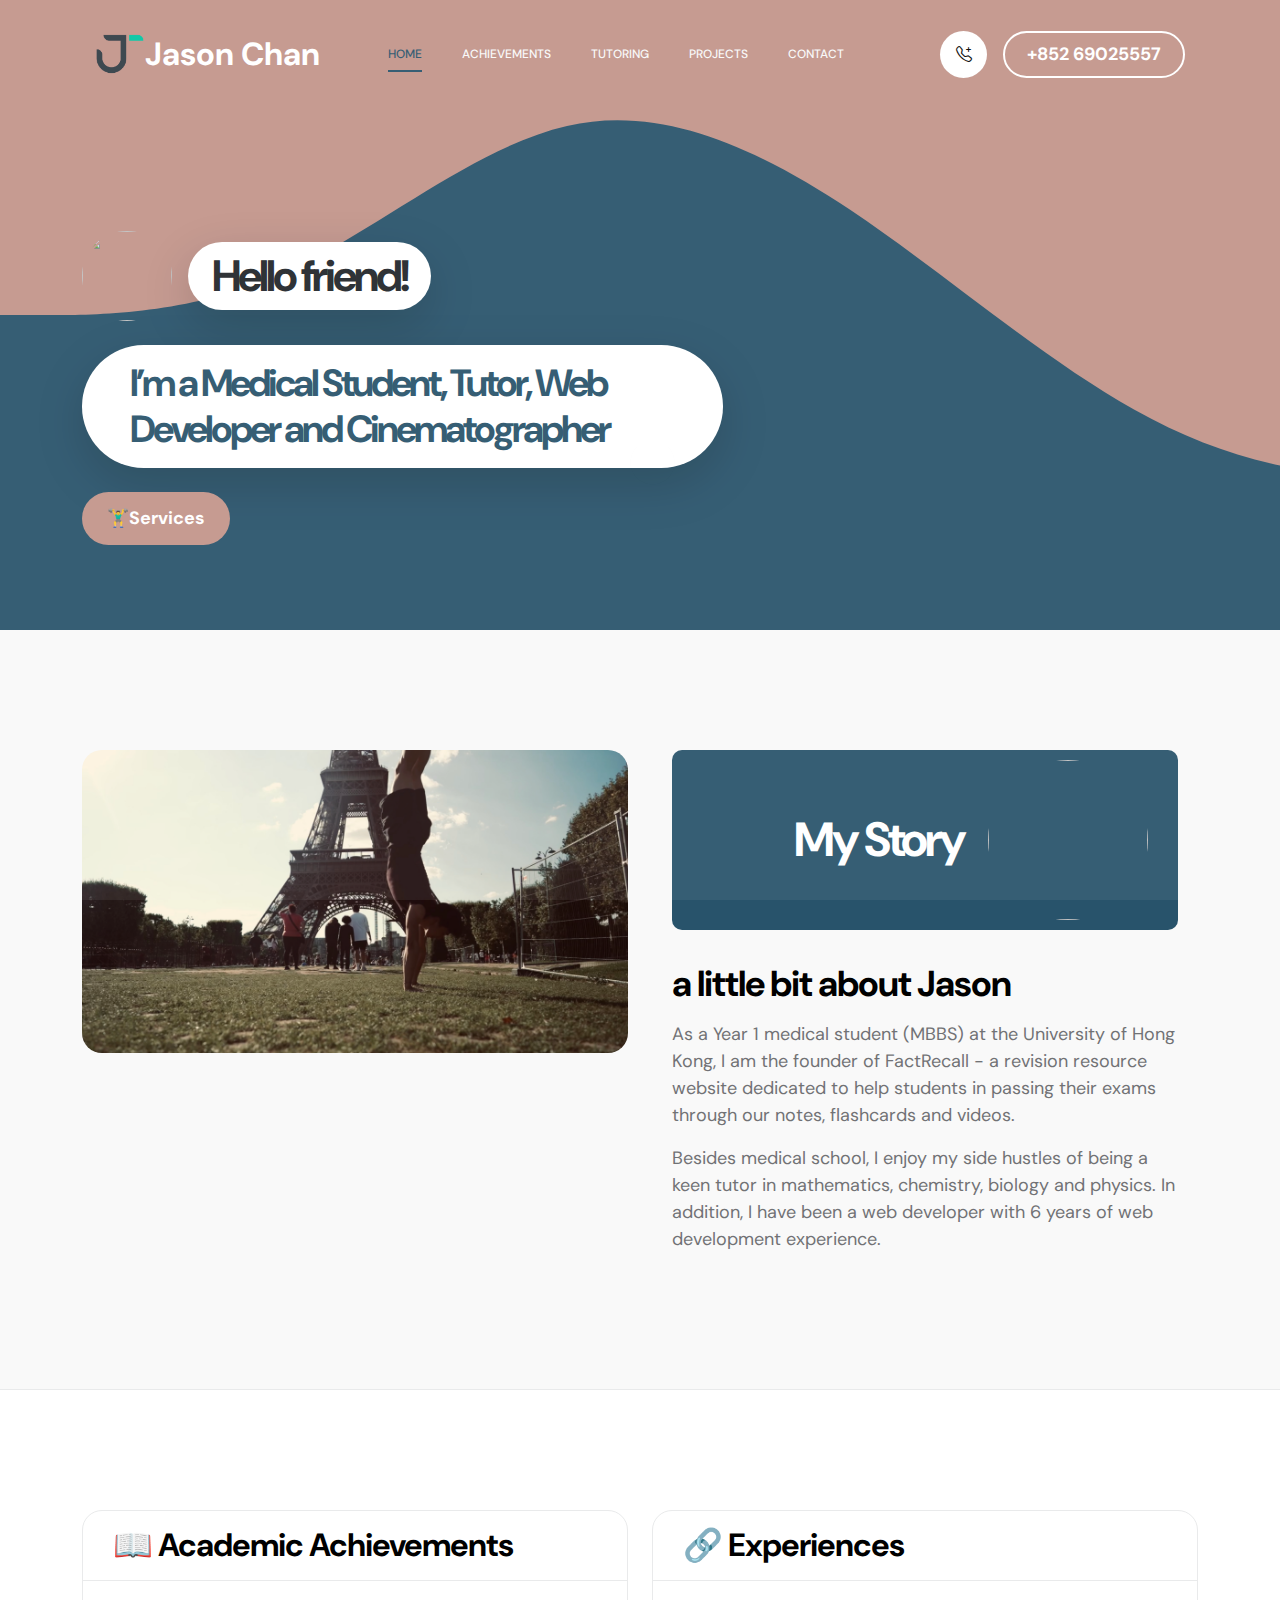
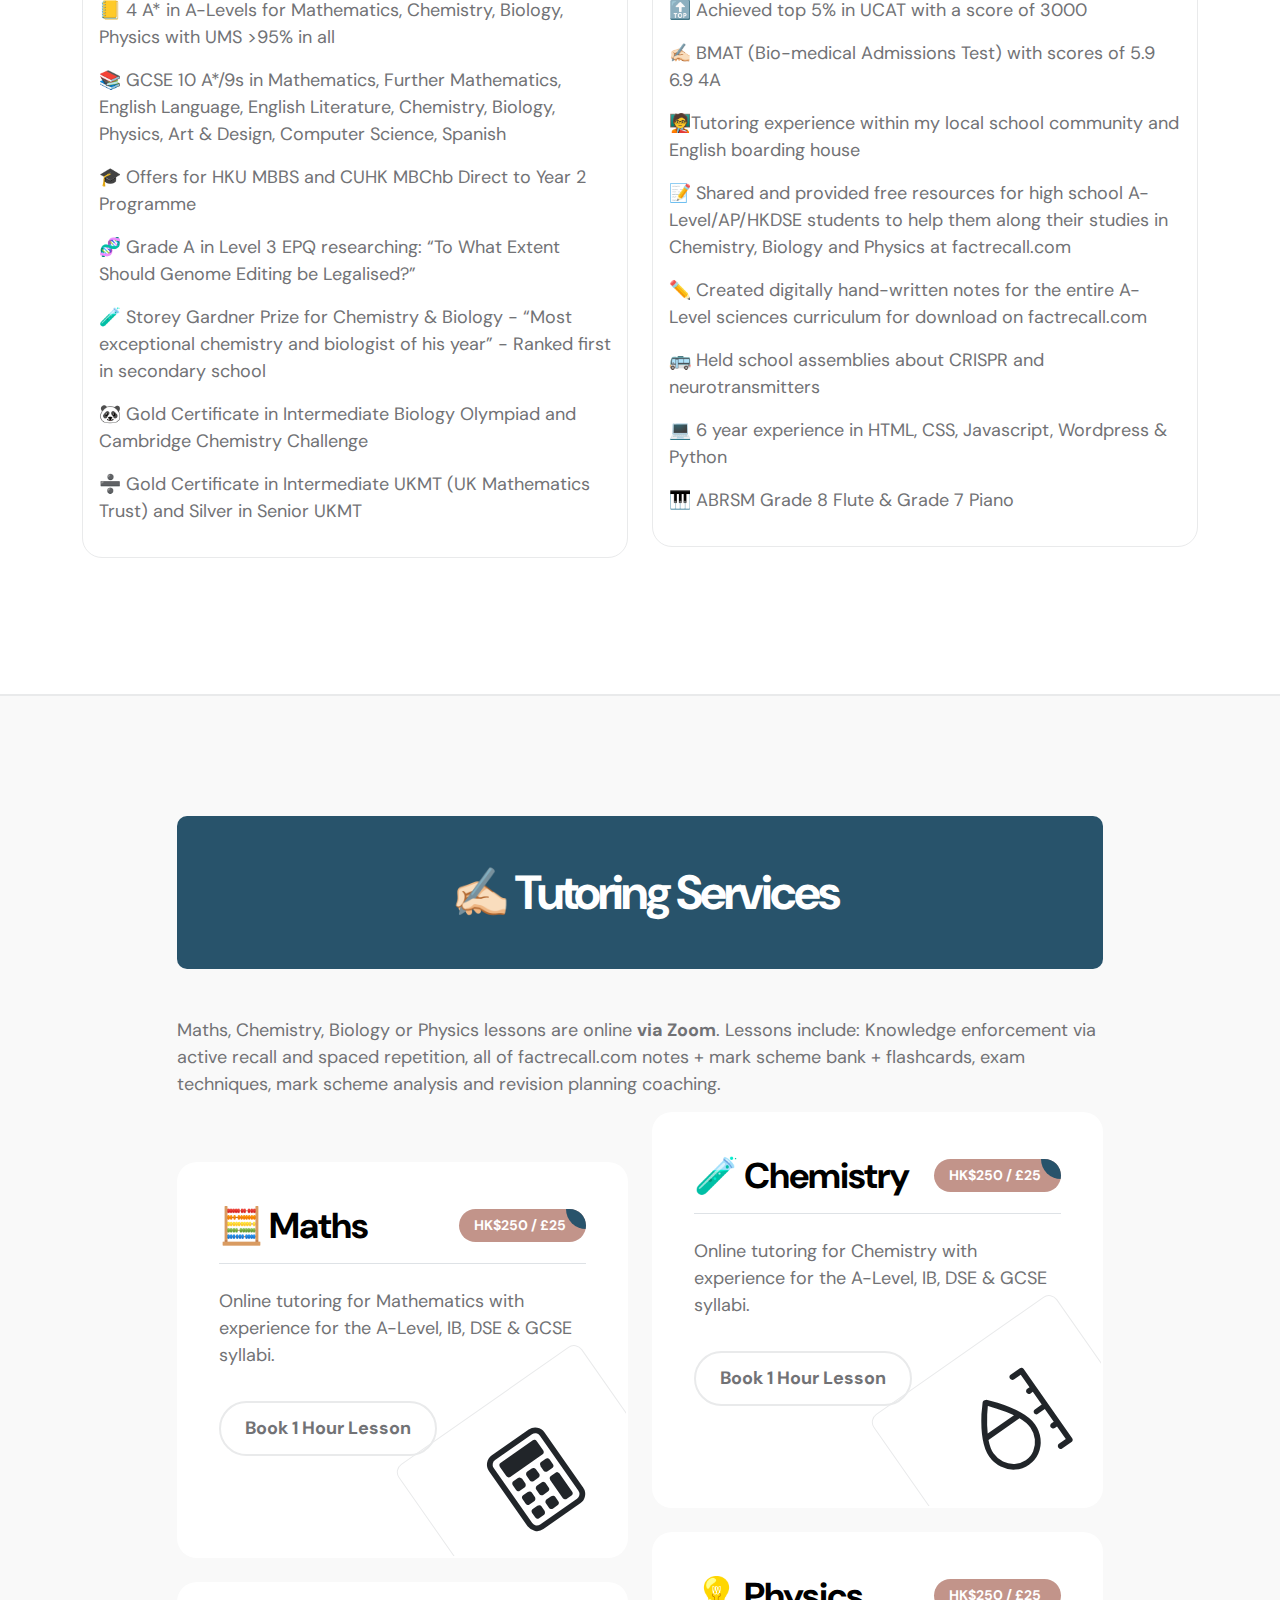
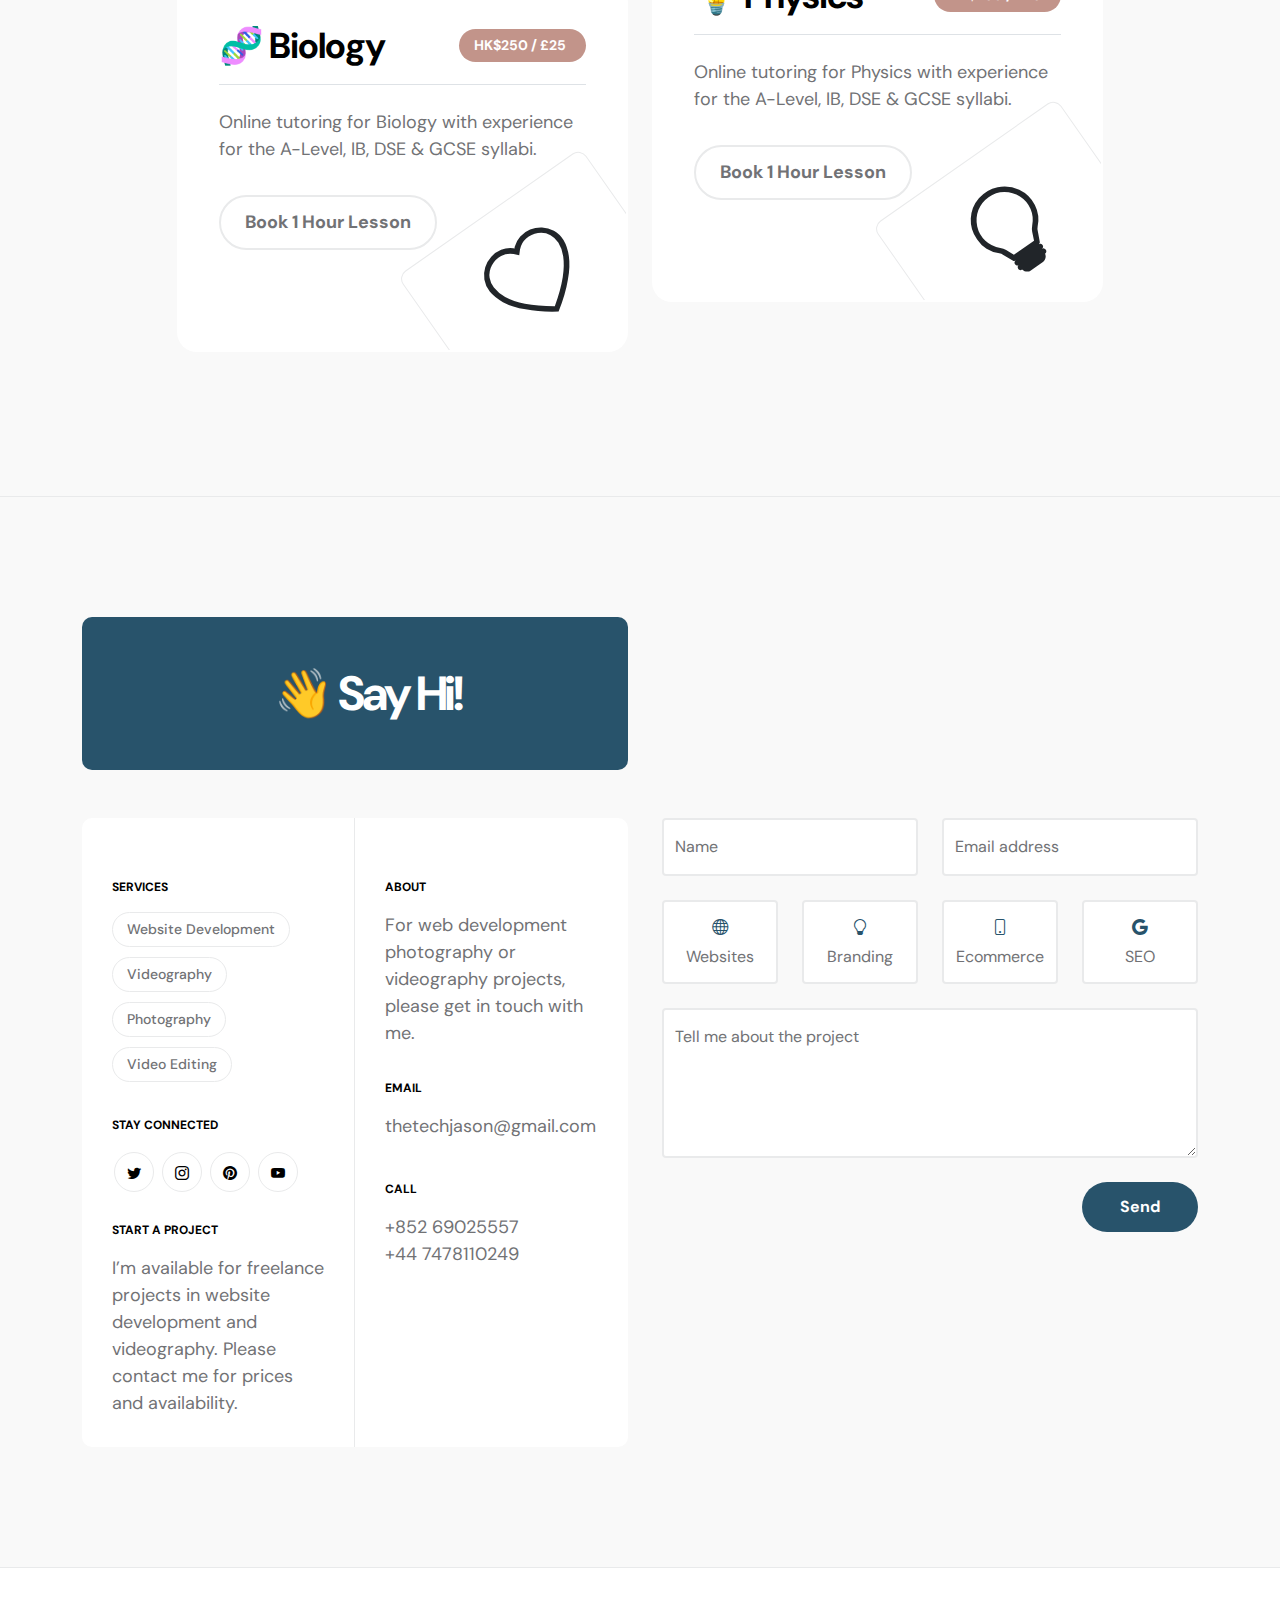
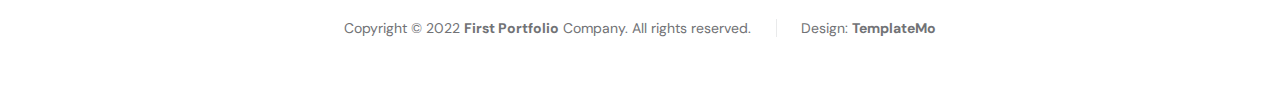
==== commit ae279d0a: "Add files via upload" ====
--- a/index.html
+++ b/index.html
@@ -52,9 +52,9 @@
                 <a href="index.html" class="navbar-brand mx-auto mx-lg-0">Jason Chan</a>
 
                 <div class="d-flex align-items-center d-lg-none">
-                    <i class="navbar-icon bi-telephone-plus me-3"></i>
+
                     <a class="custom-btn btn" href="#section_5">
-                        120-240-9600
+                        +852 69025557
                     </a>
                 </div>
 
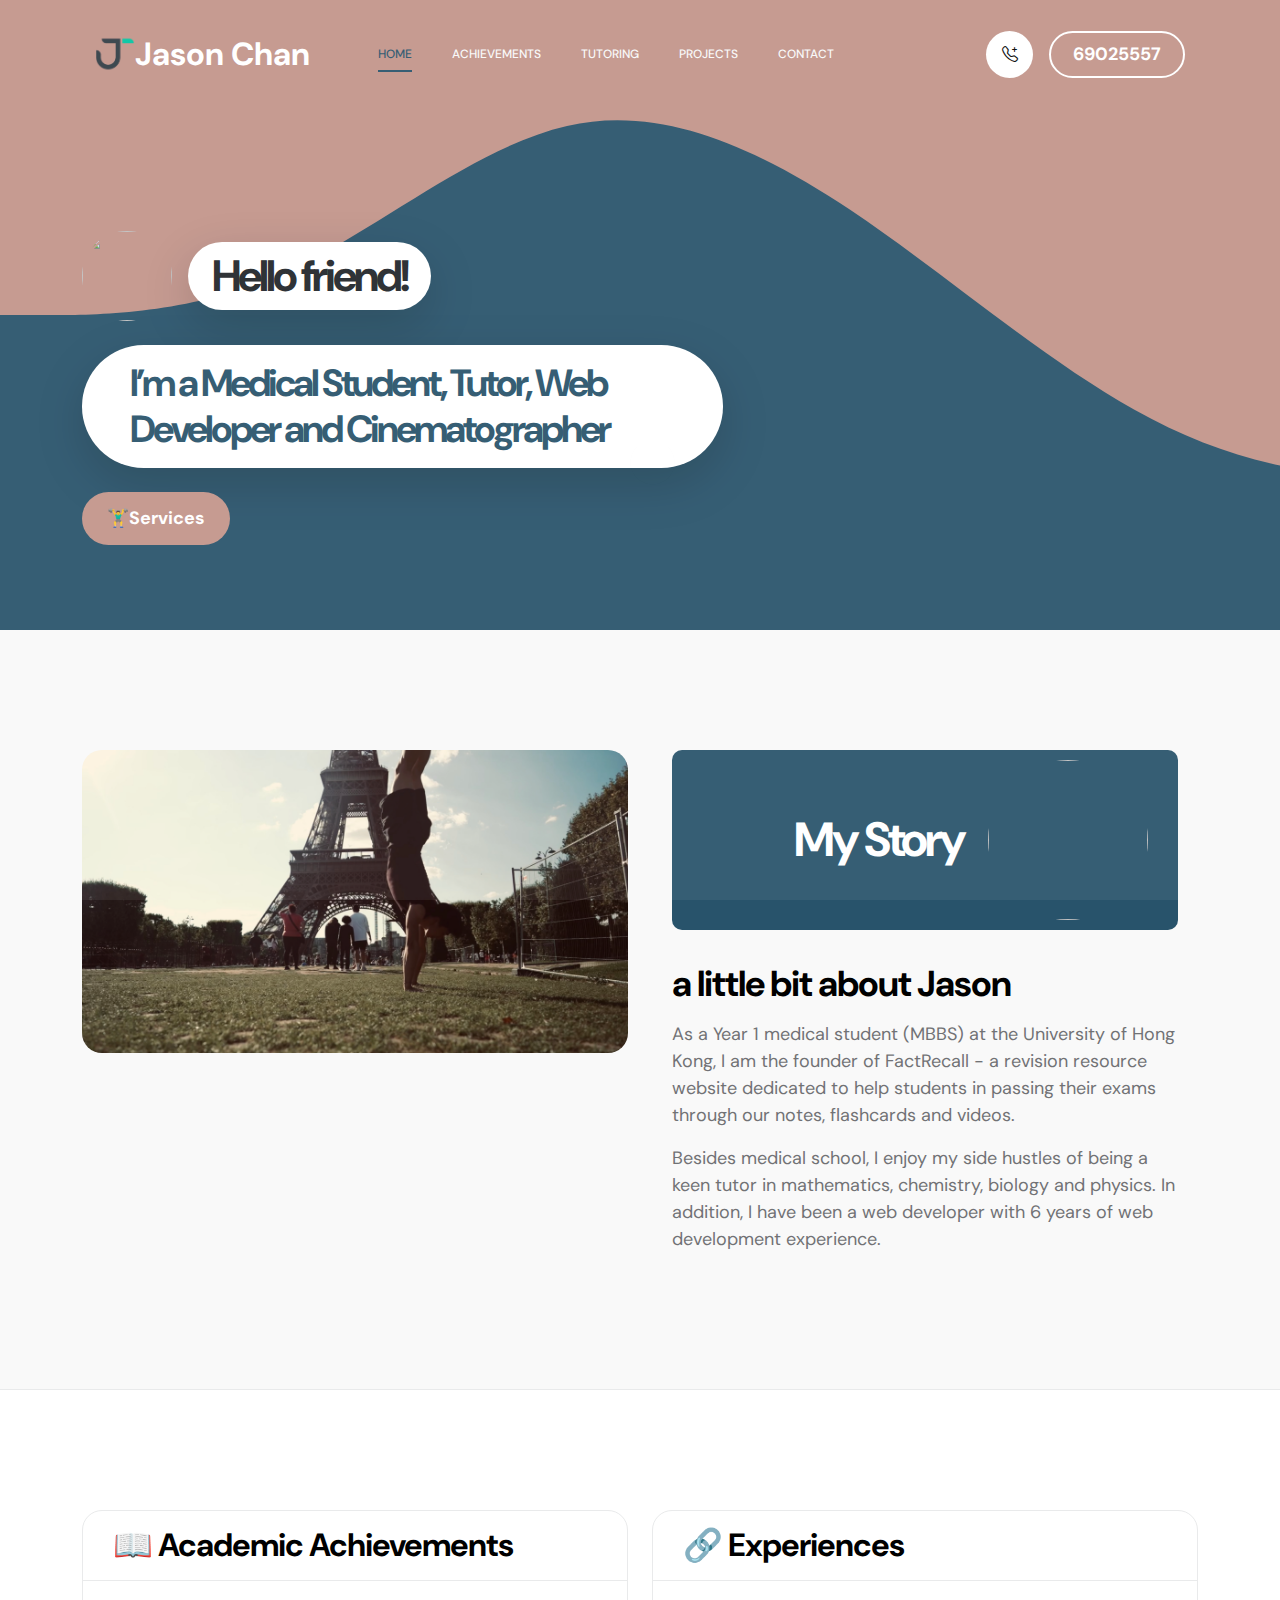
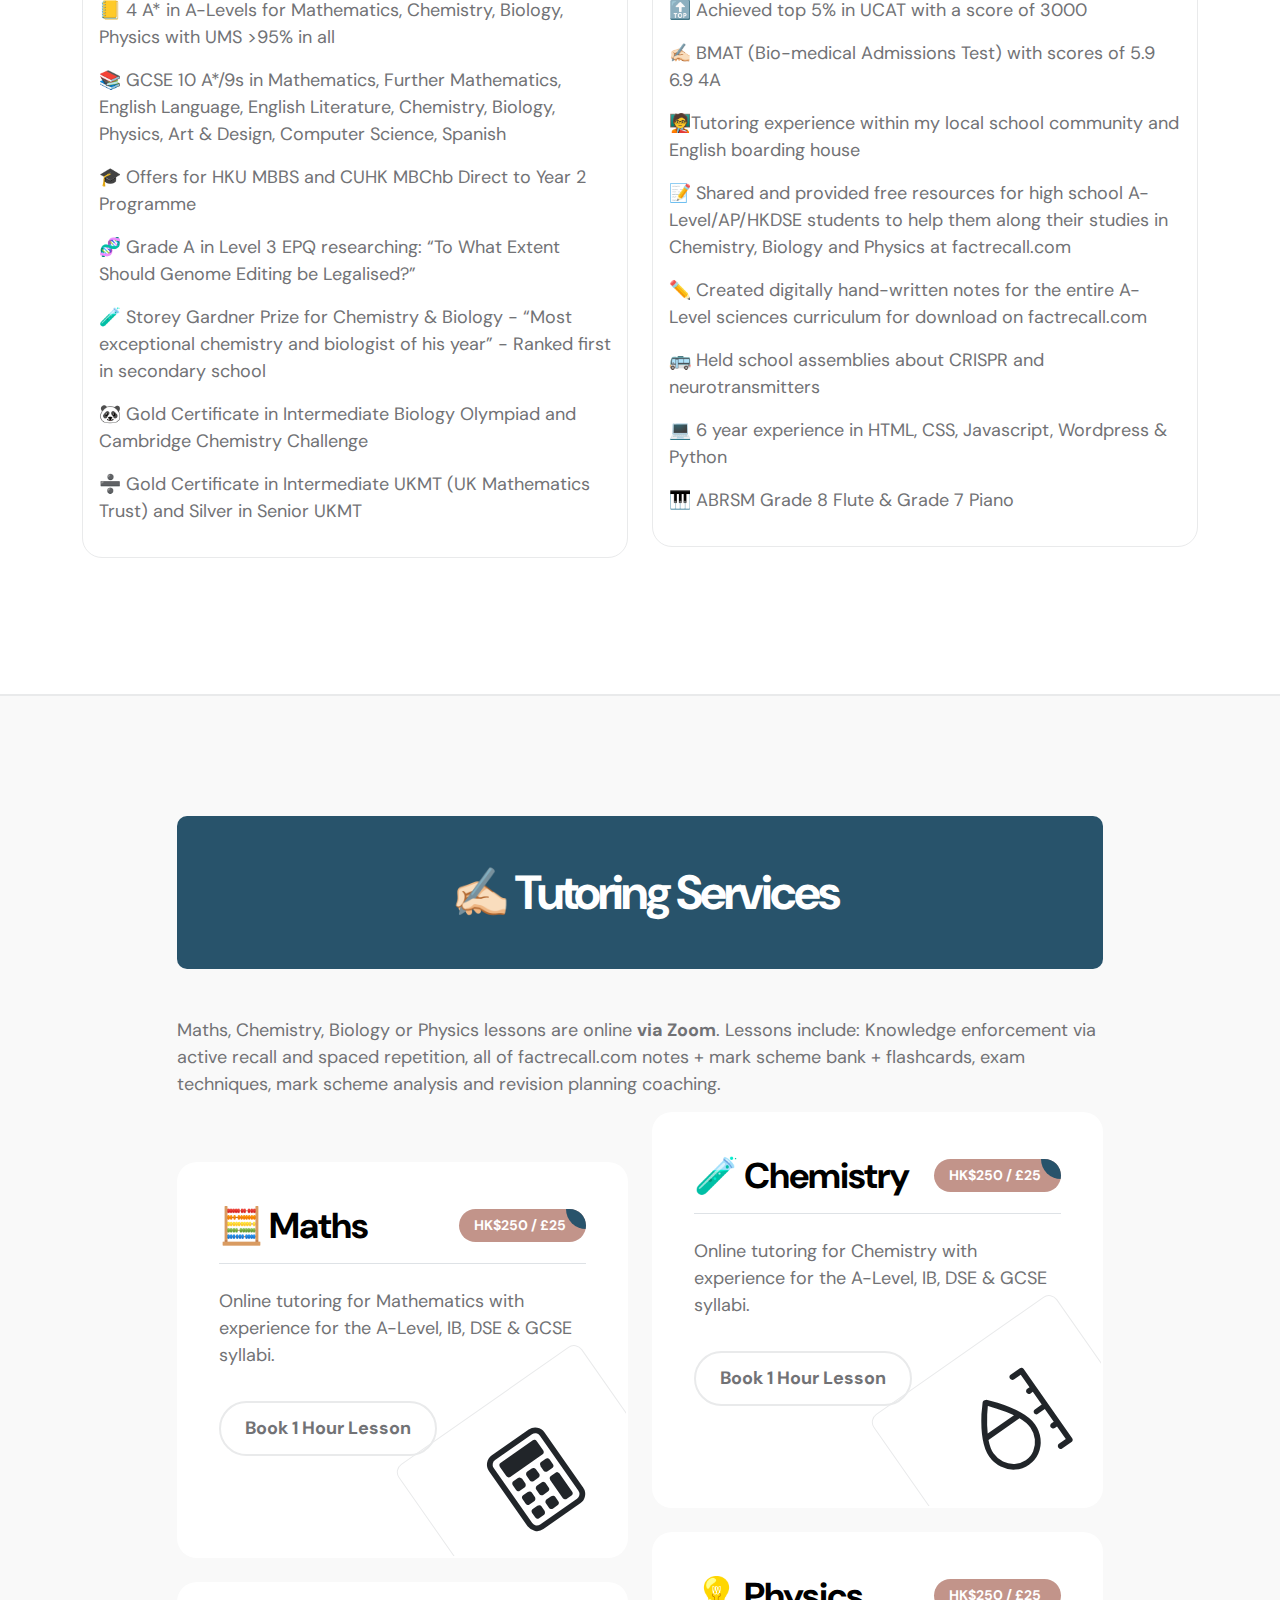
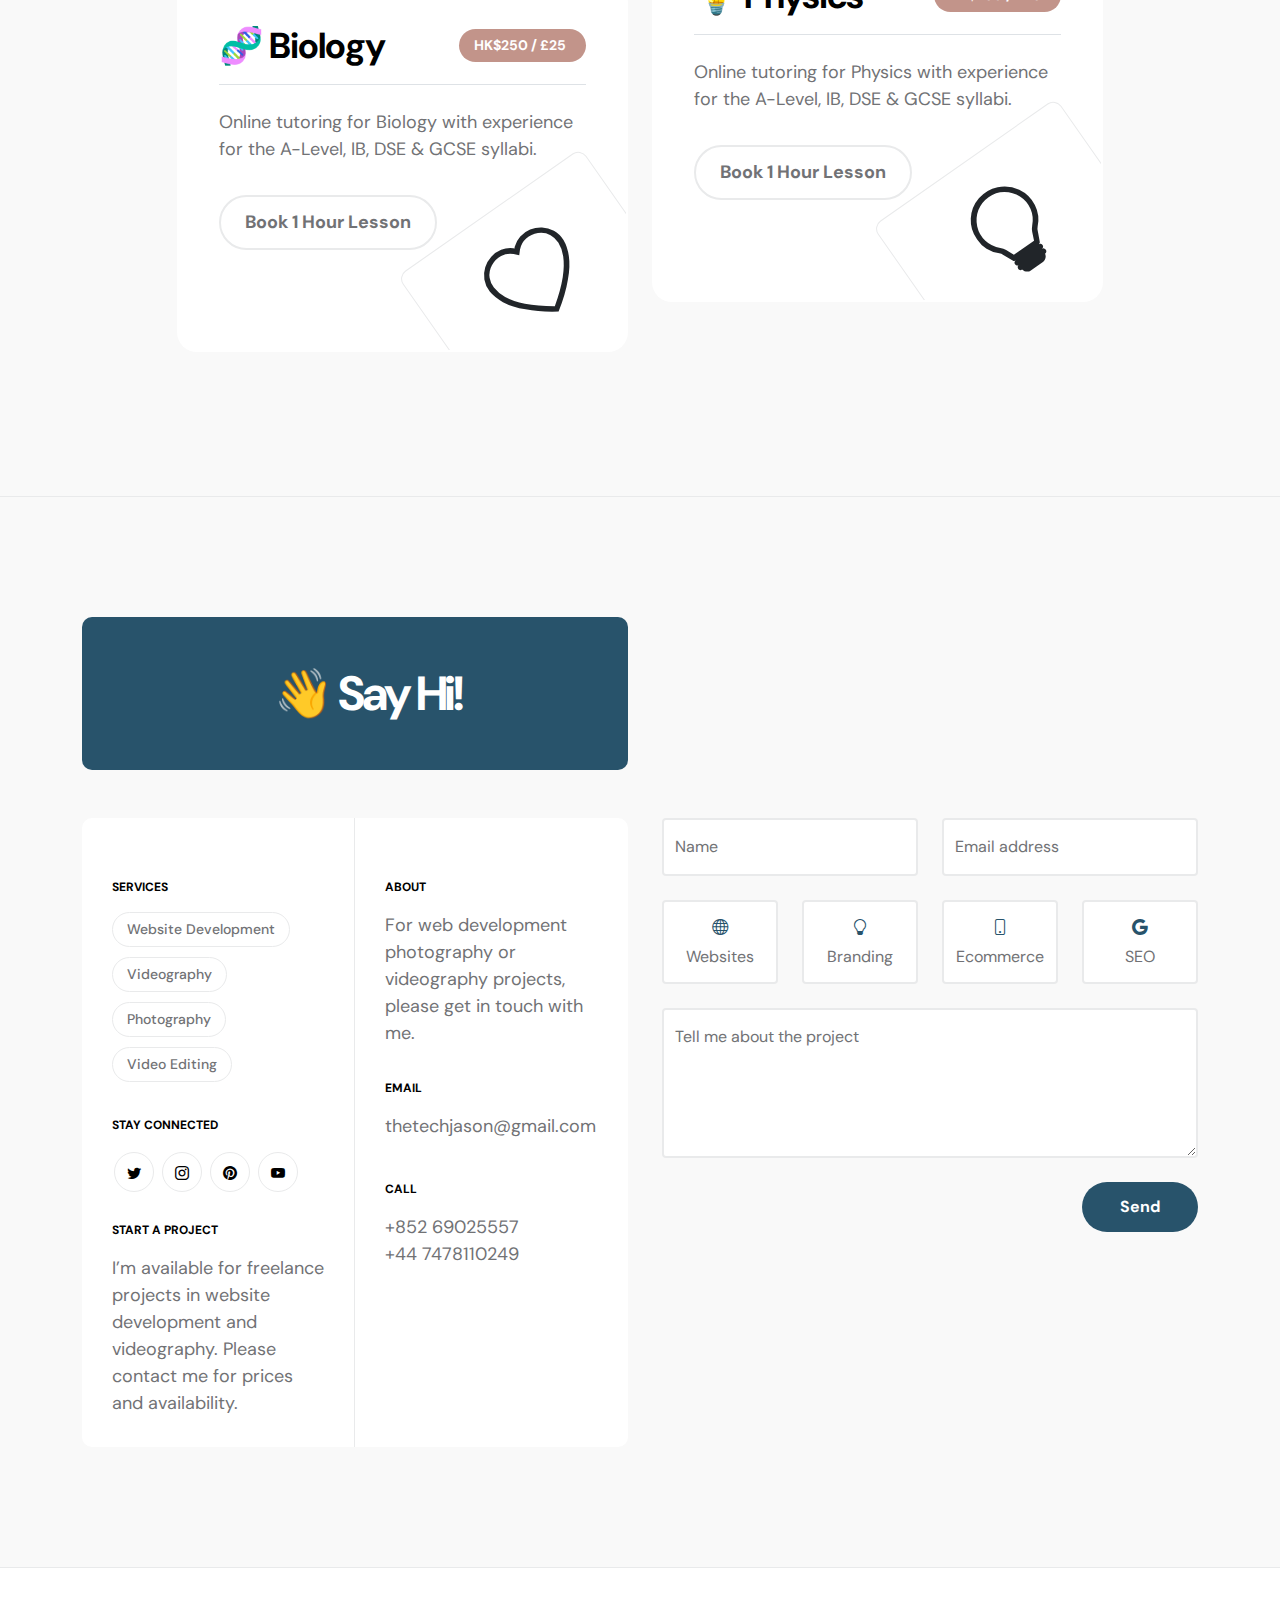
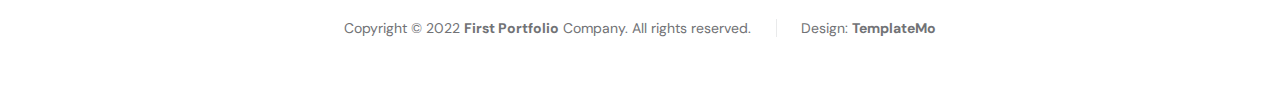
==== commit 4589913d: "Add files via upload" ====
--- a/index.html
+++ b/index.html
@@ -48,13 +48,13 @@
                     <span class="navbar-toggler-icon"></span>
                 </button>
 
-                <img src="images/logo.png" class="img-fluid" width="50px" alt="">
-                <a href="index.html" class="navbar-brand mx-auto mx-lg-0">Jason Chan</a>
+                <img src="images/logo.png" class="img-fluid" width="40px" alt="">
+                <a href="index.html" class="navbar-brand mx-0">Jason Chan</a>
 
                 <div class="d-flex align-items-center d-lg-none">
 
                     <a class="custom-btn btn" href="#section_5">
-                        +852 69025557
+                        69025557
                     </a>
                 </div>
 
@@ -84,7 +84,7 @@
                     <div class="d-lg-flex align-items-center d-none ms-auto">
                         <i class="navbar-icon bi-telephone-plus me-3"></i>
                         <a class="custom-btn btn" href="#section_5">
-                            +852 69025557
+                            69025557
                         </a>
                     </div>
                 </div>
@@ -116,8 +116,10 @@
                             <img src="images/portrait-happy-excited-man-holding-laptop-computer.png" class="hero-image img-fluid" alt="">
                         </div> -->
 
-                        <div class="col-lg-5 col-12 hero-video">
-                            <iframe class = "hero-image" width="560" height="315" src="https://www.youtube.com/embed/iXDZIRBIKTc" title="YouTube video player" frameborder="0" allow="accelerometer; autoplay; clipboard-write; encrypted-media; gyroscope; picture-in-picture" allowfullscreen></iframe>
+                        <div class="col-lg-5 col-12 position-relative">
+                          <div class="ytcontainer">
+                            <iframe class="ytvideo" src="https://www.youtube.com/embed/iXDZIRBIKTc" title="YouTube video player" frameborder="0" allow="accelerometer; autoplay; clipboard-write; encrypted-media; gyroscope; picture-in-picture" allowfullscreen></iframe>
+                          </div>
                         </div>
 
                     </div>
--- a/css/templatemo-first-portfolio-style.css
+++ b/css/templatemo-first-portfolio-style.css
@@ -505,10 +505,7 @@
   top: 70px;
 }
 
-.hero-video {
-  position: relative;
-  z-index: 22;
-}
+
 
 .hero-image-wrap {
   background: var(--white-color);
@@ -543,6 +540,23 @@
   pointer-events: none;
 }
 
+.ytcontainer{
+  z-index: 22;
+  position: relative;
+  width: 100%;
+  padding-bottom: 56.25%;
+}
+
+.ytvideo {
+
+  position: absolute;
+  top: 0;
+  left: 0;
+  width: 100%;
+  height: 100%;
+  border: 0;
+}
+
 
 /*---------------------------------------
   ABOUT
@@ -1093,13 +1107,13 @@
   }
 
   .hero {
-    padding-top: 200px;
-    padding-bottom: 400px;
+    padding-top: 150px;
+    padding-bottom: 50px;
   }
 
   .hero-text {
     top: 0;
-    margin-bottom: 120px;
+
   }
 
   .about-thumb {
@@ -1146,14 +1160,16 @@
     border-bottom: 1px solid var(--border-color);
     border-radius: var(--border-radius-small) var(--border-radius-small) 0 0;
   }
-}
-
+
+
+}
+/*
 @media screen and (max-width: 575px) {
   .navbar .container {
     margin-right: 12px;
     margin-left: 12px;
   }
-}
+} */
 
 @media screen and (max-width: 480px) {
   h1 {
@@ -1178,7 +1194,7 @@
 
   .custom-btn,
   .navbar .custom-btn {
-    font-size: 13px;
+    font-size: 18px;
     padding: 6px 12px;
   }
 
@@ -1197,4 +1213,10 @@
   .hero-image {
     min-width: inherit;
   }
-}
+
+  .navbar-brand{
+    font-size: 28px;
+  }
+
+  .cust
+}
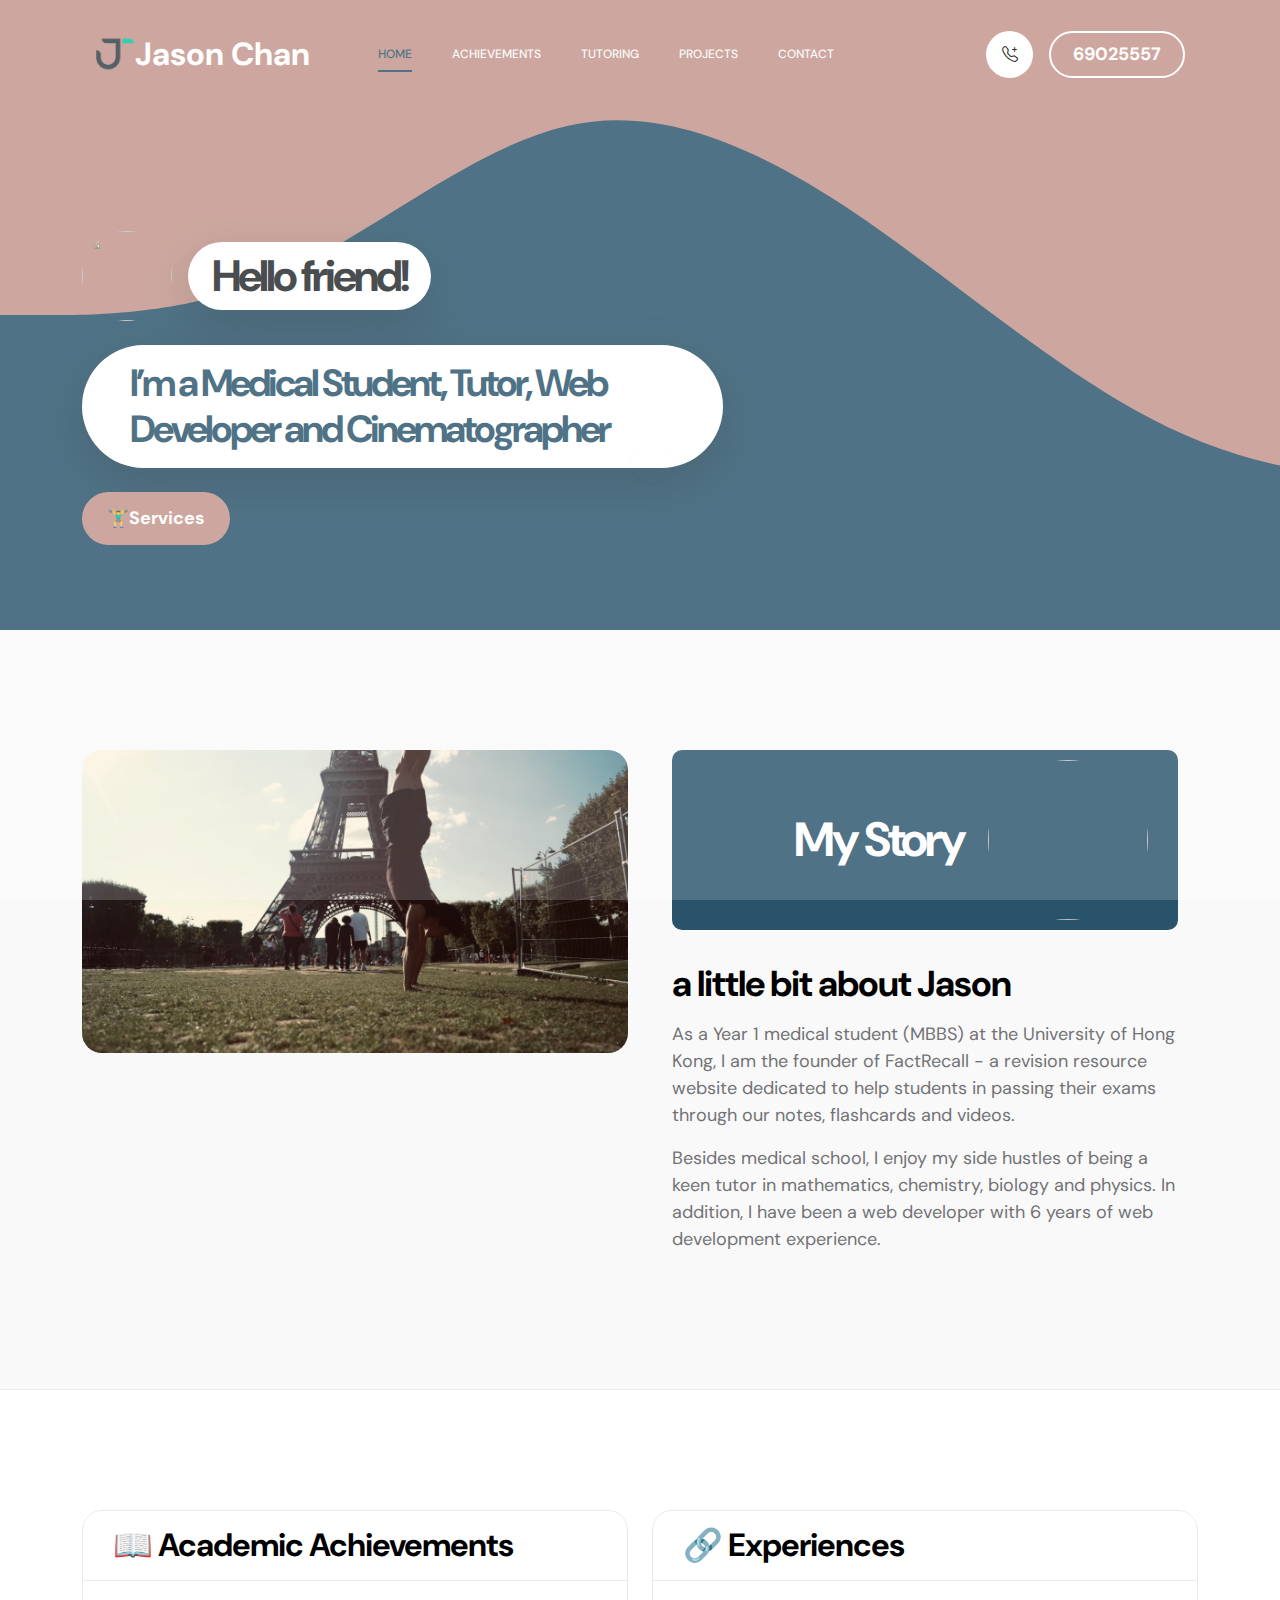
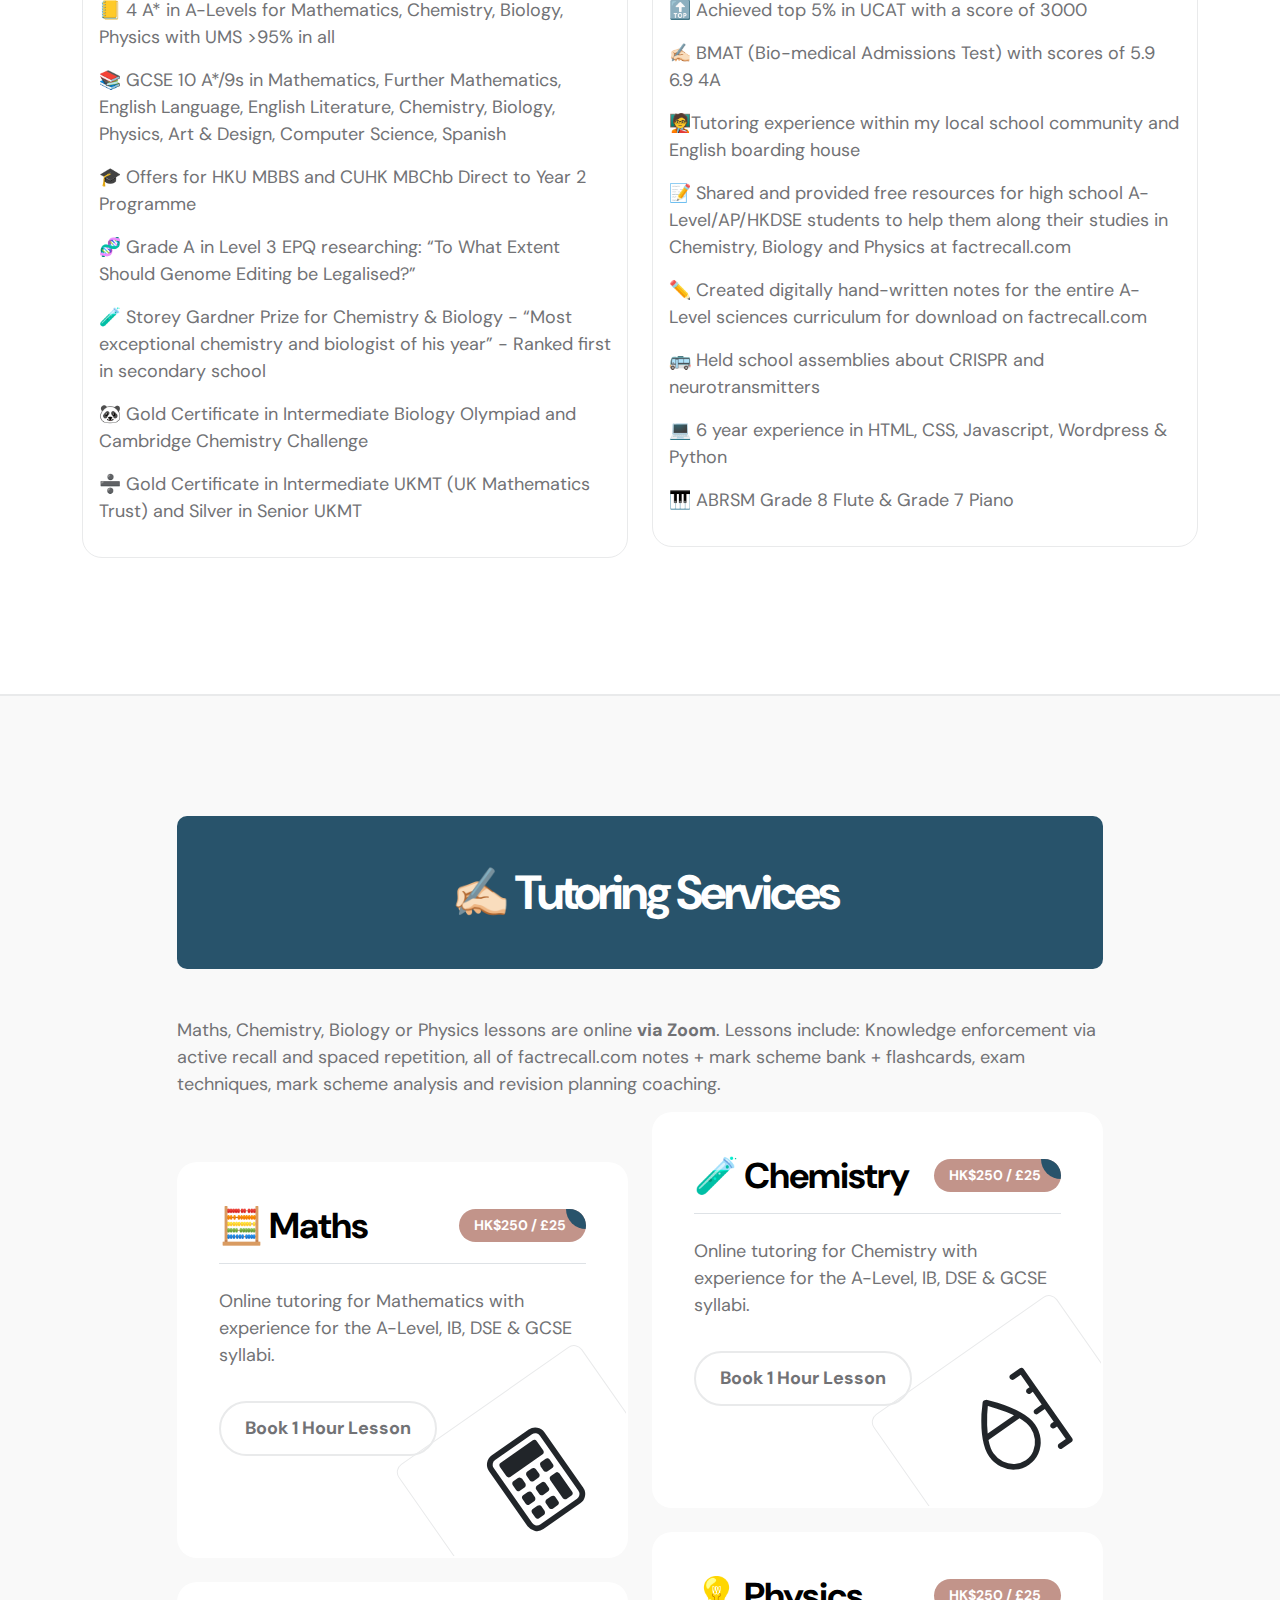
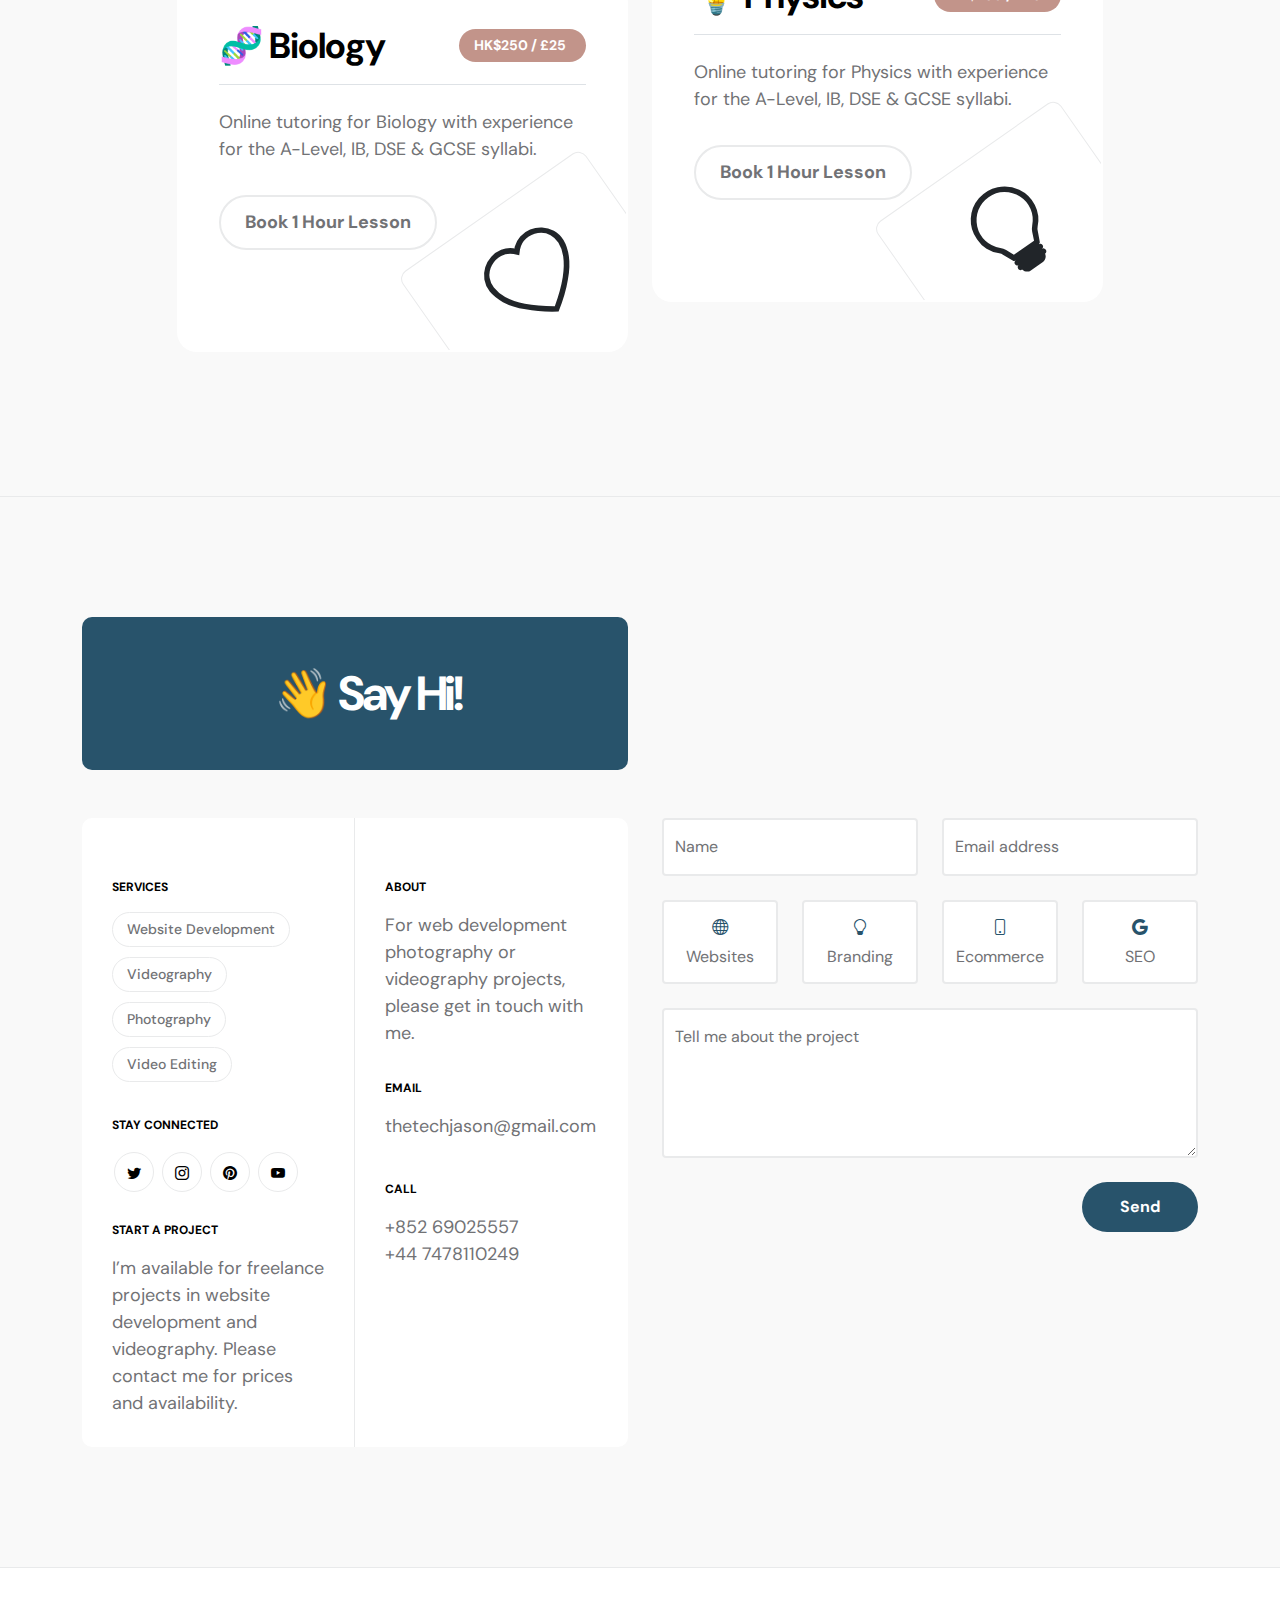
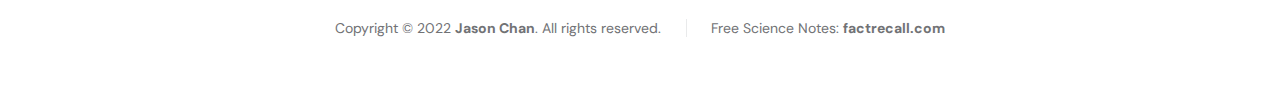
==== commit 1ec988cb: "Add files via upload" ====
--- a/index.html
+++ b/index.html
@@ -148,7 +148,7 @@
 
                                 <h3 class="pt-2 mb-3">a little bit about Jason</h3>
 
-                                <p>As a Year 1 medical student (MBBS) at the University of Hong Kong, I am  the founder of <a href="factrecall.com" target="_blank">FactRecall</a> - a revision resource website dedicated to help students in passing their exams through our notes, flashcards and videos.</p>
+                                <p>As a Year 1 medical student (MBBS) at the University of Hong Kong, I am  the founder of <a href="https://factrecall.com" target="_blank">FactRecall</a> - a revision resource website dedicated to help students in passing their exams through our notes, flashcards and videos.</p>
 
                                 <p>Besides medical school, I enjoy my side hustles of being a keen tutor in mathematics, chemistry, biology and physics. In addition, I have been a web developer with 6 years of web development experience.</p>
                             </div>
@@ -192,8 +192,8 @@
                                       <p>‍🔝 Achieved top 5% in UCAT with a score of 3000</p>
                                       <p>✍🏻 BMAT (Bio-medical Admissions Test) with scores of 5.9 6.9 4A</p>
                                       <p>🧑‍🏫Tutoring experience within my local school community and English boarding house</p>
-                                      <p>📝 Shared and provided free resources for high school A-Level/AP/HKDSE students to help them along their studies in Chemistry, Biology and Physics at <a href="factrecall.com" target="_blank">factrecall.com</a></p>
-                                      <p>✏️ Created digitally hand-written notes for the entire A-Level sciences curriculum for download on <a href="factrecall.com" target="_blank">factrecall.com</a></p>
+                                      <p>📝 Shared and provided free resources for high school A-Level/AP/HKDSE students to help them along their studies in Chemistry, Biology and Physics at <a href="https://factrecall.com" target="_blank">factrecall.com</a></p>
+                                      <p>✏️ Created digitally hand-written notes for the entire A-Level sciences curriculum for download on <a href="https://factrecall.com" target="_blank">factrecall.com</a></p>
                                       <p>🚌 Held school assemblies about CRISPR and neurotransmitters</p>
                                       <p>💻 6 year experience in HTML, CSS, Javascript, Wordpress & Python</p>
                                       <p>🎹 ABRSM Grade 8 Flute & Grade 7 Piano</p>
@@ -219,7 +219,7 @@
                                 <h2 class="text-white ms-2 mb-0">✍🏻 Tutoring Services</h2>
                             </div>
 
-                              <p>Maths, Chemistry, Biology or Physics lessons are online <strong>via Zoom</strong>. Lessons include: Knowledge enforcement via active recall and spaced repetition, all of <a href="factrecall.com" target="_blank">factrecall.com</a> notes + mark scheme bank + flashcards, exam techniques, mark scheme analysis and revision planning coaching.</p>
+                              <p>Maths, Chemistry, Biology or Physics lessons are online <strong>via Zoom</strong>. Lessons include: Knowledge enforcement via active recall and spaced repetition, all of <a href="https://www.factrecall.com" target="_blank">factrecall.com</a> notes + mark scheme bank + flashcards, exam techniques, mark scheme analysis and revision planning coaching.</p>
 
                             <div class="row pt-lg-5">
                                 <div class="col-lg-6 col-12">
@@ -538,9 +538,9 @@
                     <div class="col-lg-12 col-12">
                         <div class="copyright-text-wrap">
                             <p class="mb-0">
-                                <span class="copyright-text">Copyright © 2022 <a href="#">First Portfolio</a> Company. All rights reserved.</span>
-                                Design:
-                                <a rel="sponsored" href="https://templatemo.com" target="_blank">TemplateMo</a>
+                                <span class="copyright-text">Copyright © 2022 <a href="#">Jason Chan</a>. All rights reserved.</span>
+                                Free Science Notes:
+                                <a rel="sponsored" href="https://factrecall.com" target="_blank">factrecall.com</a>
                             </p>
                         </div>
                     </div>
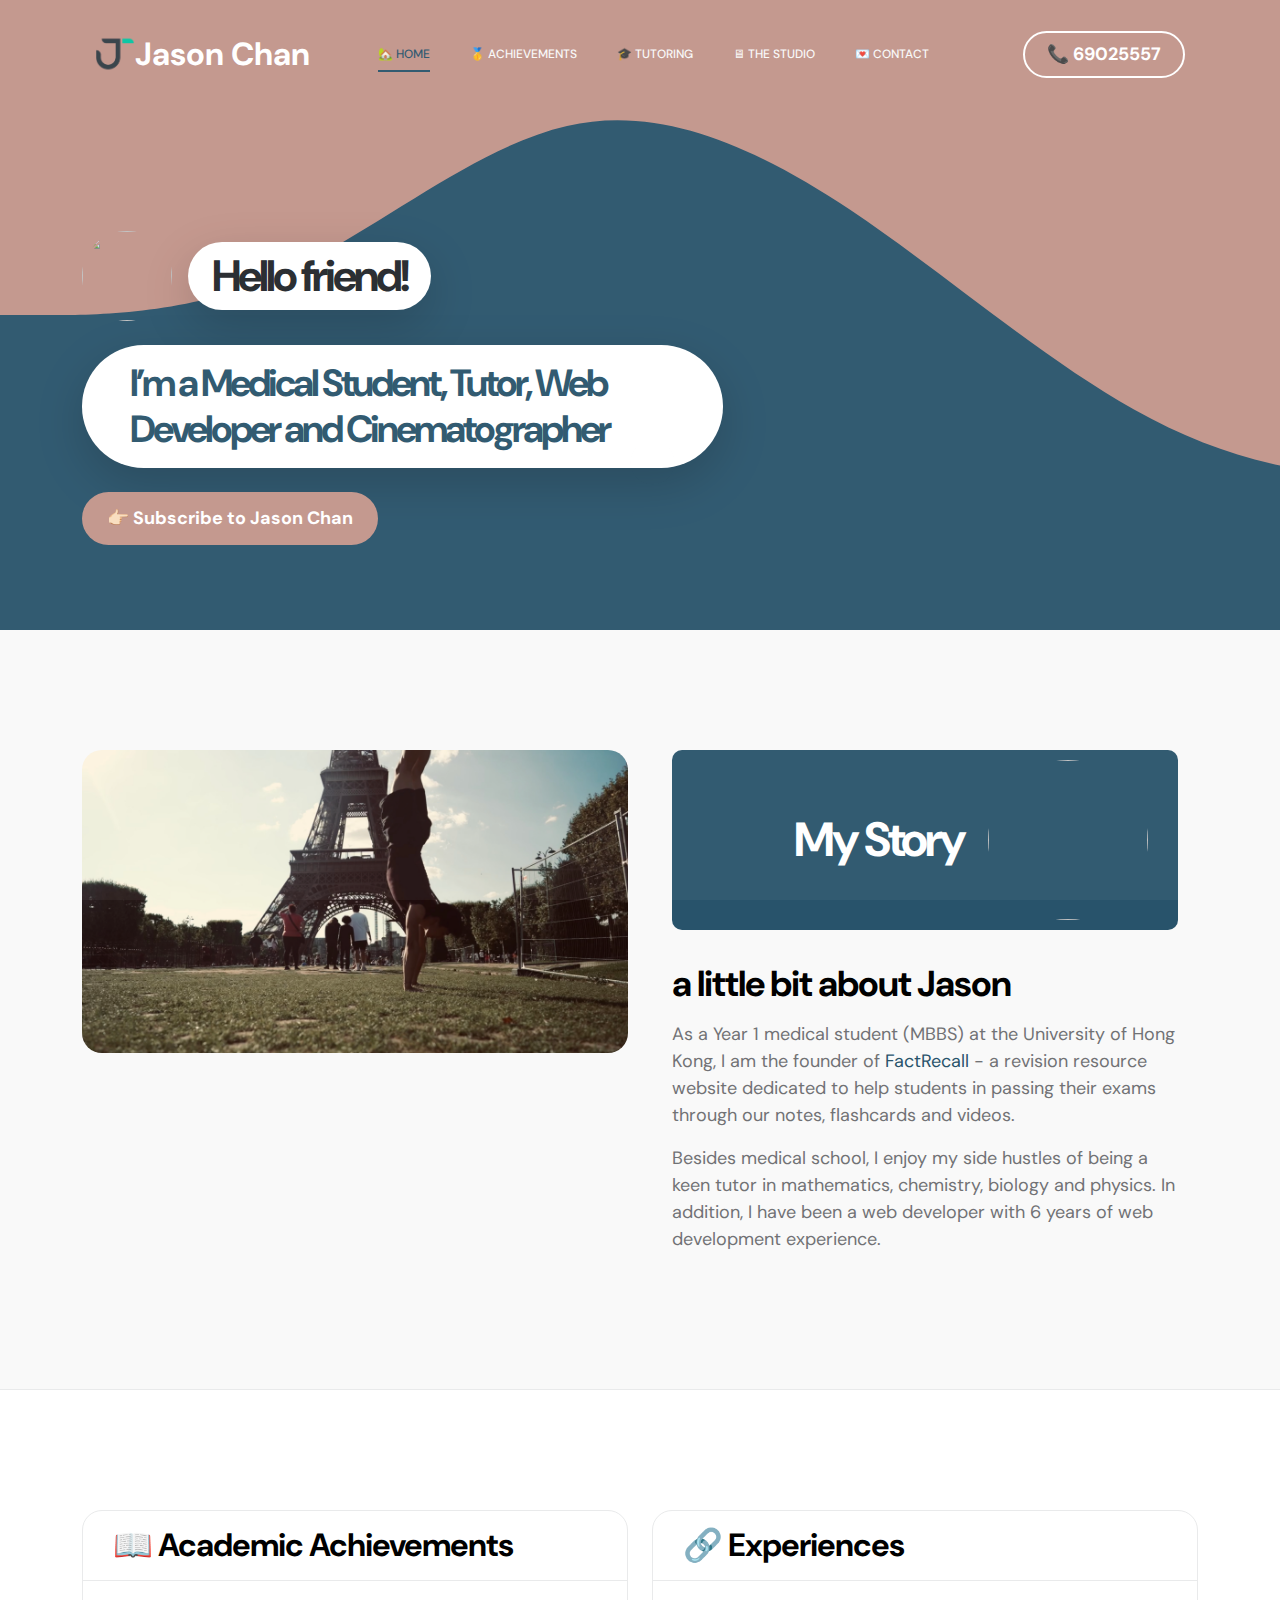
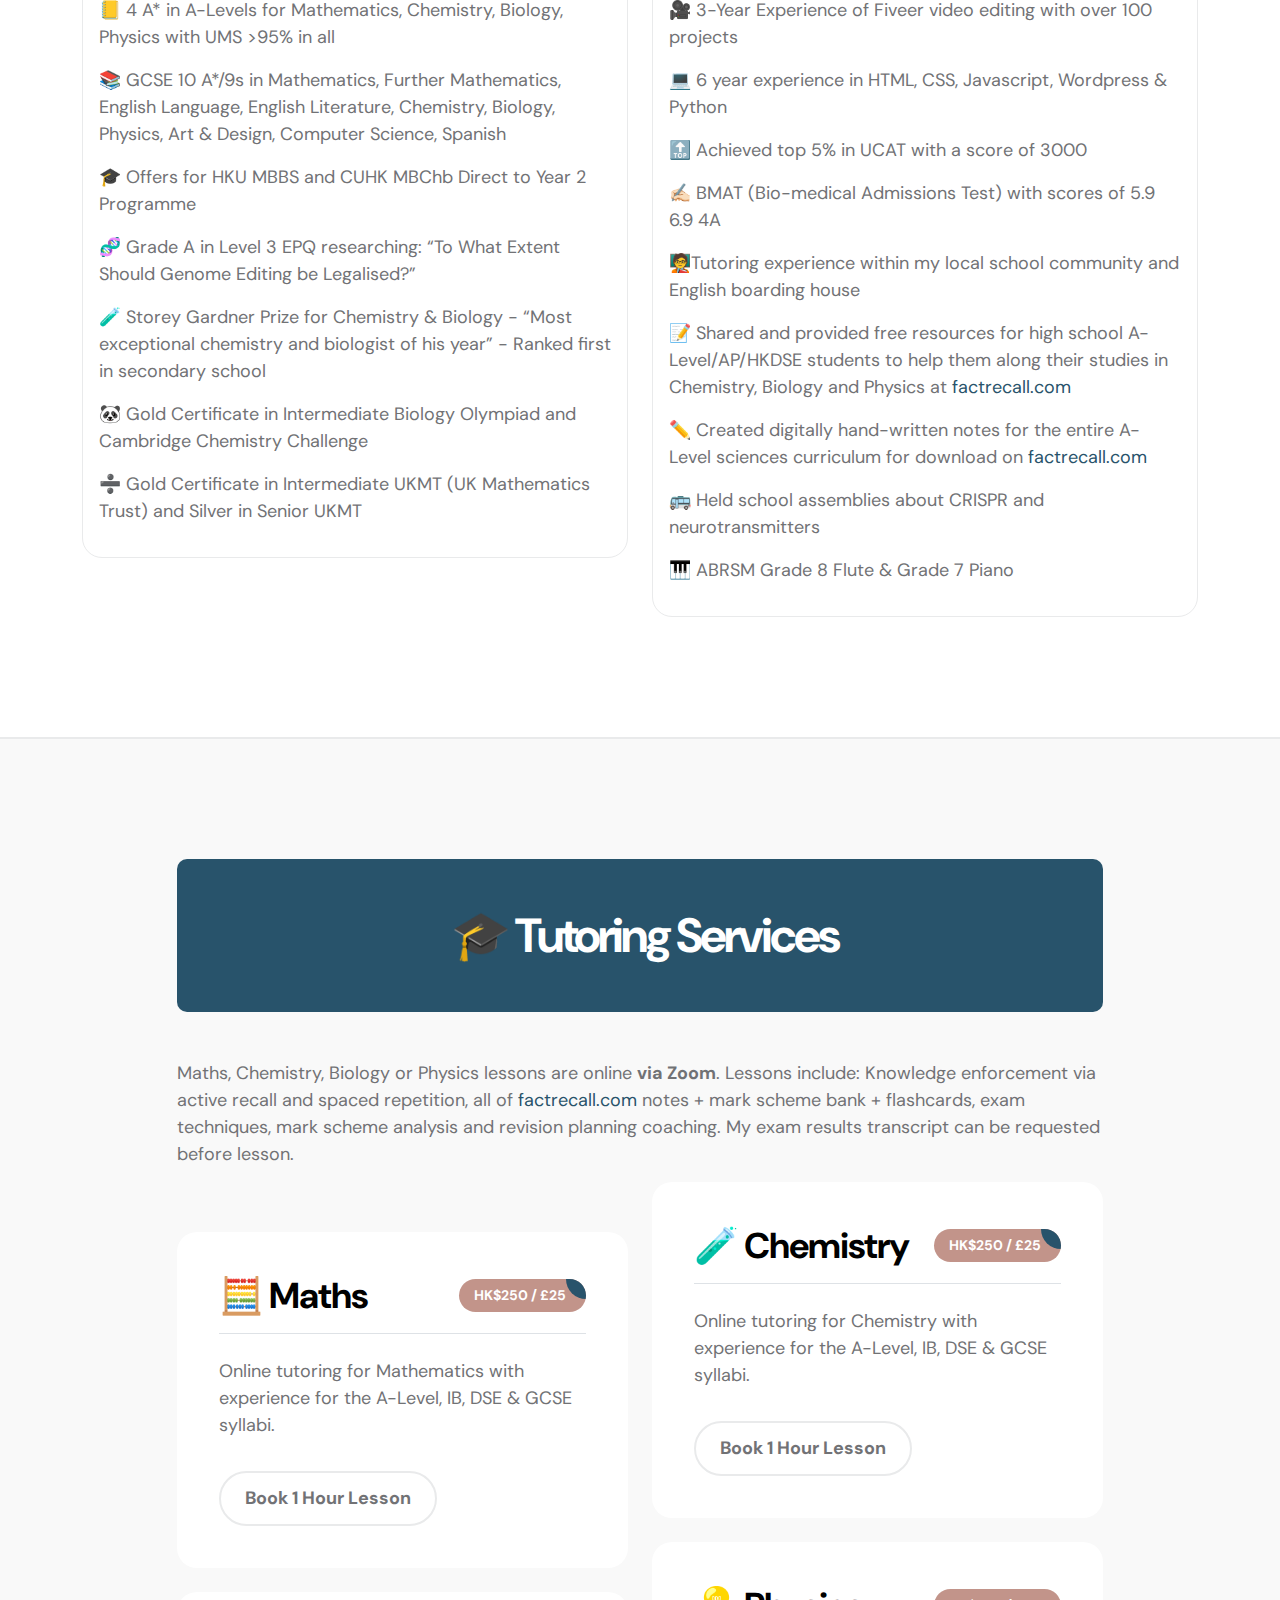
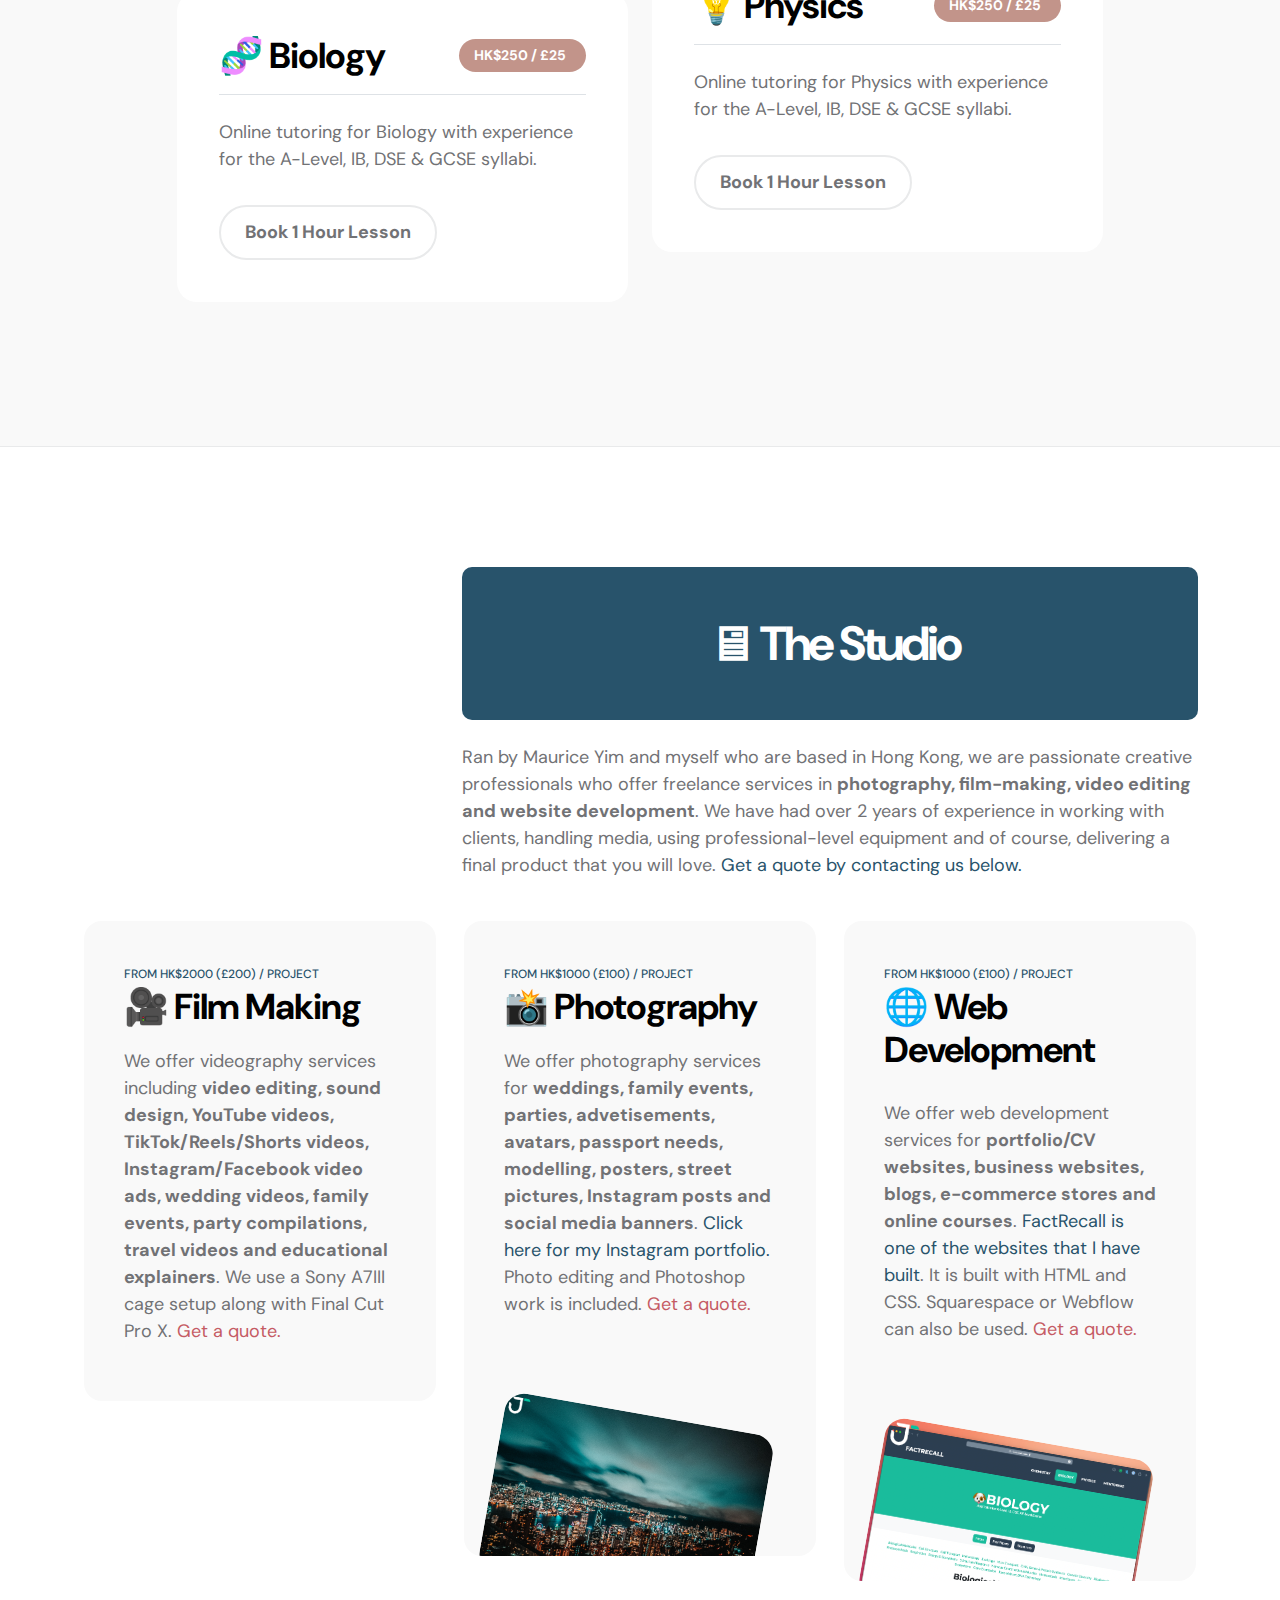
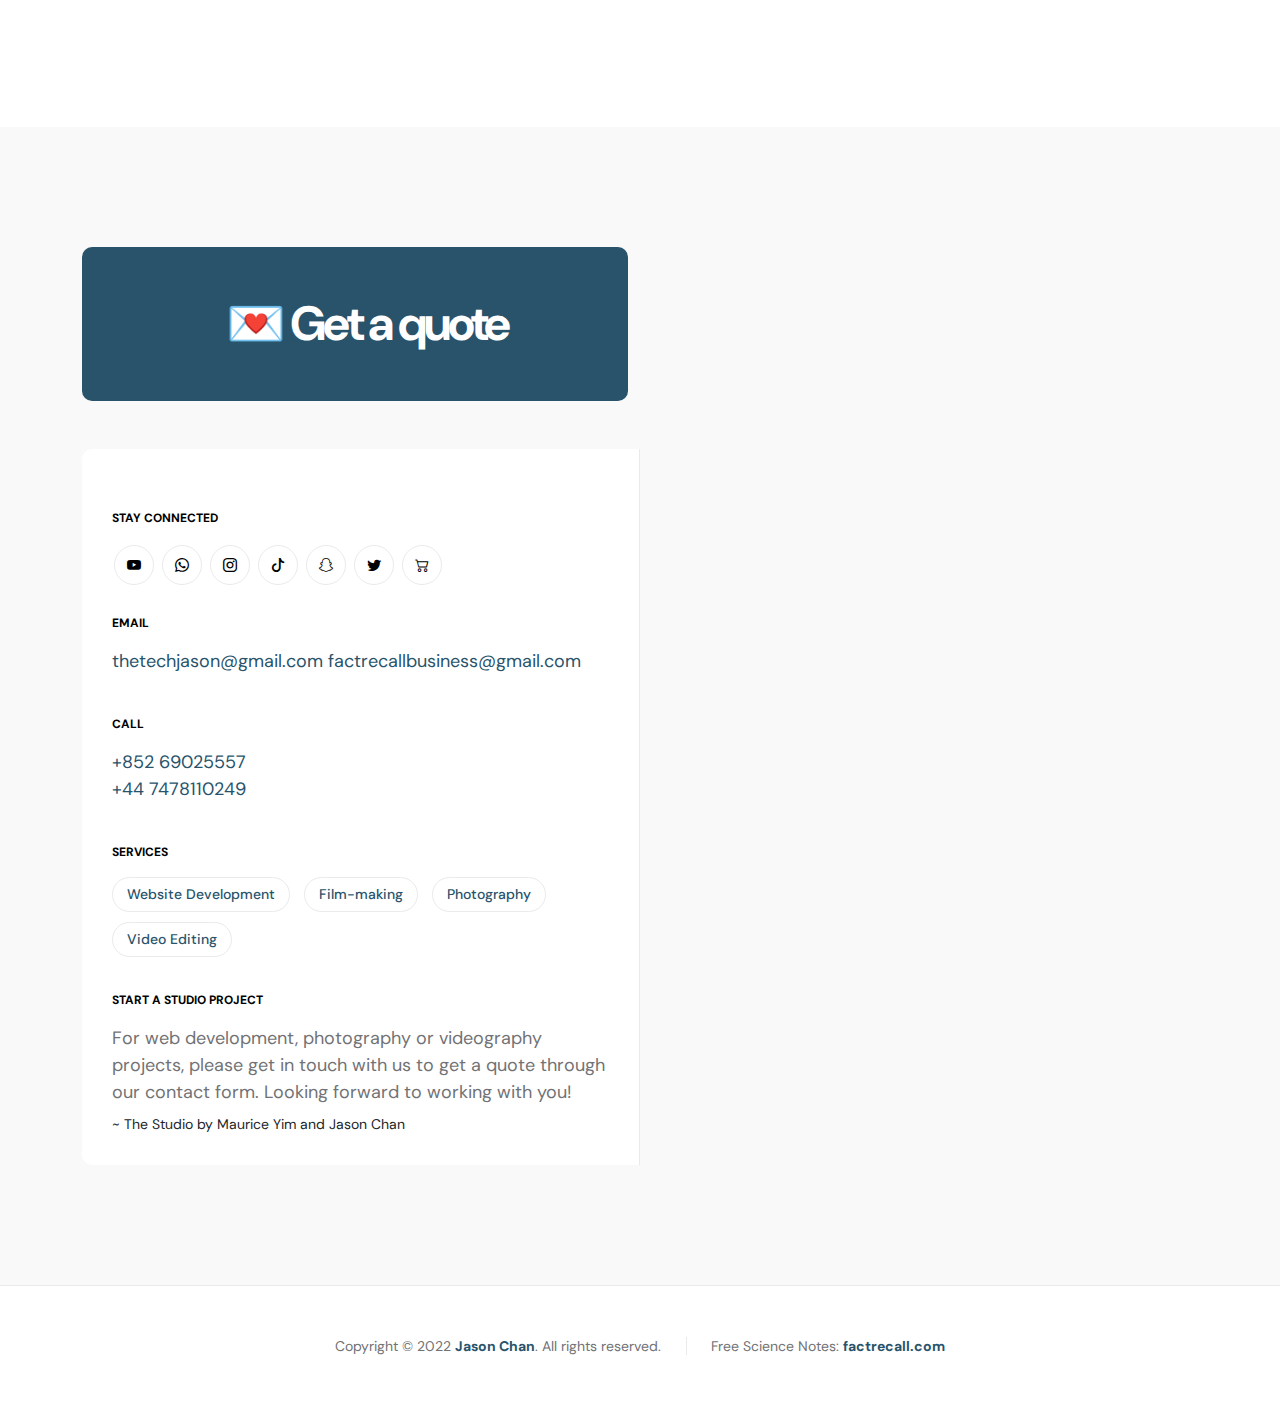
==== commit 3cd9a731: "Add files via upload" ====
--- a/index.html
+++ b/index.html
@@ -8,6 +8,7 @@
         <meta name="author" content="TemplateMo">
 
         <title>TechJason - MBBS Student, Tutor, Web Developer and Cinematographer</title>
+        <link rel="icon" type="image/x-icon" href="images/logo.png">
 
         <!-- CSS FILES -->
         <link rel="preconnect" href="https://fonts.googleapis.com">
@@ -23,6 +24,7 @@
         <link href="css/magnific-popup.css" rel="stylesheet">
 
         <link href="css/templatemo-first-portfolio-style.css" rel="stylesheet">
+
 
 <!--
 
@@ -54,37 +56,36 @@
                 <div class="d-flex align-items-center d-lg-none">
 
                     <a class="custom-btn btn" href="#section_5">
-                        69025557
+                        📞 69025557
                     </a>
                 </div>
 
                 <div class="collapse navbar-collapse" id="navbarNav">
                     <ul class="navbar-nav ms-lg-5">
                         <li class="nav-item">
-                            <a class="nav-link click-scroll" href="#section_1">Home</a>
+                            <a class="nav-link click-scroll" href="#section_1">🏡 Home</a>
                         </li>
 
                         <li class="nav-item">
-                            <a class="nav-link click-scroll" href="#section_2">Achievements</a>
+                            <a class="nav-link click-scroll" href="#section_2">🥇 Achievements</a>
                         </li>
 
                         <li class="nav-item">
-                            <a class="nav-link click-scroll" href="#section_3">Tutoring</a>
+                            <a class="nav-link click-scroll" href="#section_3">🎓 Tutoring</a>
                         </li>
 
                         <li class="nav-item">
-                            <a class="nav-link click-scroll" href="#section_4">Projects</a>
+                            <a class="nav-link click-scroll" href="#studio">🖥 The Studio</a>
                         </li>
 
                         <li class="nav-item">
-                            <a class="nav-link click-scroll" href="#section_5">Contact</a>
+                            <a class="nav-link click-scroll" href="#section_5">💌 Contact</a>
                         </li>
                     </ul>
 
                     <div class="d-lg-flex align-items-center d-none ms-auto">
-                        <i class="navbar-icon bi-telephone-plus me-3"></i>
                         <a class="custom-btn btn" href="#section_5">
-                            69025557
+                            📞 69025557
                         </a>
                     </div>
                 </div>
@@ -107,7 +108,7 @@
                                 </div>
 
                                 <h2 class="mb-4 px-5 py-3">I’m a Medical Student, Tutor, Web Developer and Cinematographer</h2>
-                                <p class="mb-4"><a class="custom-btn btn custom-link" href="#section_3">🏋️‍♂️Services</a></p>
+                                <p class="mb-4"><a class="custom-btn btn custom-link" href="https://www.youtube.com/TechJason" target="_blank">👉🏻 Subscribe to Jason Chan</a></p>
                             </div>
                         </div>
 
@@ -189,13 +190,14 @@
                                 </div>
 
                                 <div class="p-3">
+                                      <p>‍🎥 3-Year Experience of Fiveer video editing with over 100 projects</p>
+                                      <p>💻 6 year experience in HTML, CSS, Javascript, Wordpress & Python</p>
                                       <p>‍🔝 Achieved top 5% in UCAT with a score of 3000</p>
                                       <p>✍🏻 BMAT (Bio-medical Admissions Test) with scores of 5.9 6.9 4A</p>
                                       <p>🧑‍🏫Tutoring experience within my local school community and English boarding house</p>
                                       <p>📝 Shared and provided free resources for high school A-Level/AP/HKDSE students to help them along their studies in Chemistry, Biology and Physics at <a href="https://factrecall.com" target="_blank">factrecall.com</a></p>
                                       <p>✏️ Created digitally hand-written notes for the entire A-Level sciences curriculum for download on <a href="https://factrecall.com" target="_blank">factrecall.com</a></p>
                                       <p>🚌 Held school assemblies about CRISPR and neurotransmitters</p>
-                                      <p>💻 6 year experience in HTML, CSS, Javascript, Wordpress & Python</p>
                                       <p>🎹 ABRSM Grade 8 Flute & Grade 7 Piano</p>
 
                                 </div>
@@ -216,10 +218,10 @@
                         <div class="col-lg-10 col-12 mx-auto">
                             <div class="section-title-wrap d-flex justify-content-center align-items-center mb-5 p-5">
 
-                                <h2 class="text-white ms-2 mb-0">✍🏻 Tutoring Services</h2>
-                            </div>
-
-                              <p>Maths, Chemistry, Biology or Physics lessons are online <strong>via Zoom</strong>. Lessons include: Knowledge enforcement via active recall and spaced repetition, all of <a href="https://www.factrecall.com" target="_blank">factrecall.com</a> notes + mark scheme bank + flashcards, exam techniques, mark scheme analysis and revision planning coaching.</p>
+                                <h2 class="text-white ms-2 mb-0">🎓 Tutoring Services</h2>
+                            </div>
+
+                              <p>Maths, Chemistry, Biology or Physics lessons are online <strong>via Zoom</strong>. Lessons include: Knowledge enforcement via active recall and spaced repetition, all of <a href="https://www.factrecall.com" target="_blank">factrecall.com</a> notes + mark scheme bank + flashcards, exam techniques, mark scheme analysis and revision planning coaching. My exam results transcript can be requested before lesson.</p>
 
                             <div class="row pt-lg-5">
                                 <div class="col-lg-6 col-12">
@@ -237,9 +239,7 @@
 
                                         <a target="_blank" href="https://book.stripe.com/dR6151cR41MhgVy5ks" class="custom-btn custom-border-btn btn mt-3">Book 1 Hour Lesson</a>
 
-                                        <div class="services-icon-wrap d-flex justify-content-center align-items-center">
-                                            <i class="services-icon bi-calculator"></i>
-                                        </div>
+
                                     </div>
                                 </div>
 
@@ -258,9 +258,7 @@
 
                                         <a target="_blank" href="https://book.stripe.com/dR6151cR41MhgVy5ks" class="custom-btn custom-border-btn btn mt-3">Book 1 Hour Lesson</a>
 
-                                        <div class="services-icon-wrap d-flex justify-content-center align-items-center">
-                                            <i class="services-icon bi-moisture"></i>
-                                        </div>
+
                                     </div>
                                 </div>
 
@@ -278,9 +276,7 @@
 
                                         <a target="_blank" href="https://book.stripe.com/dR6151cR41MhgVy5ks" class="custom-btn custom-border-btn btn mt-3">Book 1 Hour Lesson</a>
 
-                                        <div class="services-icon-wrap d-flex justify-content-center align-items-center">
-                                            <i class="services-icon bi bi-heart"></i>
-                                        </div>
+
                                     </div>
                                 </div>
 
@@ -298,9 +294,7 @@
 
                                         <a target="_blank" href="https://book.stripe.com/dR6151cR41MhgVy5ks" class="custom-btn custom-border-btn btn mt-3">Book 1 Hour Lesson</a>
 
-                                        <div class="services-icon-wrap d-flex justify-content-center align-items-center">
-                                            <i class="services-icon bi-lightbulb"></i>
-                                        </div>
+
                                     </div>
                                 </div>
                             </div>
@@ -310,118 +304,106 @@
             </section>
 
 
-            <!-- <section class="projects section-padding" id="section_4">
+            <section class="projects section-padding" id="studio">
                 <div class="container">
                     <div class="row">
 
-                        <div class="col-lg-8 col-md-8 col-12 ms-auto">
-                            <div class="section-title-wrap d-flex justify-content-center align-items-center mb-4">
-                                <img src="images/white-desk-work-study-aesthetics.jpg" class="avatar-image img-fluid" alt="">
-
-                                <h2 class="text-white ms-4 mb-0">Projects</h2>
-                            </div>
+                        <div class="col-lg-8 col-12 ms-auto">
+                            <div class="section-title-wrap d-flex justify-content-center align-items-center mb-4 py-5">
+                                <h2 class="text-white ms-2 mb-0">🖥 The Studio</h2>
+                            </div>
+
+                              <p>Ran by Maurice Yim and myself who are based in Hong Kong, we are passionate creative professionals who offer freelance services in <strong>photography, film-making, video editing and website development</strong>. We have had over 2 years of experience in working with clients, handling media, using professional-level equipment and of course, delivering a final product that you will love. <a href="#section_5">Get a quote by contacting us below.</a></p>
                         </div>
 
                         <div class="clearfix"></div>
 
-                        <div class="col-lg-4 col-md-6 col-12">
+
+
+                        <div class="col-lg-4 col-12">
                             <div class="projects-thumb">
                                 <div class="projects-info">
-                                    <small class="projects-tag">Branding</small>
-
-                                    <h3 class="projects-title">Zoik agency</h3>
-                                </div>
-
-                                <a href="images/projects/nikhil-KO4io-eCAXA-unsplash.jpg" class="popup-image">
-                                    <img src="images/projects/nikhil-KO4io-eCAXA-unsplash.jpg" class="projects-image img-fluid" alt="">
+                                    <small class="projects-tag">from HK$2000 (£200) / project</small>
+
+                                    <h3 class="projects-title">🎥 Film Making</h3>
+
+                                    <p>We offer videography services including <strong>video editing, sound design, YouTube videos, TikTok/Reels/Shorts videos, Instagram/Facebook video ads, wedding videos, family events, party compilations, travel videos and educational explainers</strong>. We use a Sony A7III cage setup along with Final Cut Pro X. <a href="#section_5" class="redlinks">Get a quote.</a></p>
+
+                                </div>
+
+                                <a href="images/projects/sonycameras.png" class="popup-image">
+                                    <img src="images/projects/sonycameras.png" class="projects-image img-fluid" alt="">
                                 </a>
                             </div>
                         </div>
 
-                        <div class="col-lg-4 col-md-6 col-12">
+                        <div class="col-lg-4 col-12">
                             <div class="projects-thumb">
                                 <div class="projects-info">
-                                    <small class="projects-tag">Photography</small>
-
-                                    <h3 class="projects-title">The Watch</h3>
-                                </div>
-
-                                <a href="images/projects/the-5th-IQYR7N67dhM-unsplash.jpg" class="popup-image">
-                                    <img src="images/projects/the-5th-IQYR7N67dhM-unsplash.jpg" class="projects-image img-fluid" alt="">
+                                    <small class="projects-tag">from HK$1000  (£100) / project</small>
+
+                                    <h3 class="projects-title">📸 Photography</h3>
+
+                                    <p>We offer photography services for <strong>weddings, family events, parties, advetisements, avatars, passport needs, modelling, posters, street pictures, Instagram posts and social media banners</strong>. <a href="https://instagram.com/thetechjason" target="_blank">Click here for my Instagram portfolio.</a> Photo editing and Photoshop work is included. <a href="#section_5" class="redlinks">Get a quote.</a></p>
+
+                                </div>
+
+                                <a href="images/projects/peak.png" class="popup-image">
+                                    <img src="images/projects/peak.png" class="projects-image img-fluid" alt="">
                                 </a>
                             </div>
                         </div>
 
-                        <div class="col-lg-4 col-md-6 col-12">
+                        <div class="col-lg-4 ol-12">
                             <div class="projects-thumb">
                                 <div class="projects-info">
-                                    <small class="projects-tag">Website</small>
-
-                                    <h3 class="projects-title">Polo</h3>
-                                </div>
-
-                                <a href="images/projects/true-agency-9Bjog5FZ-oc-unsplash.jpg" class="popup-image">
-                                    <img src="images/projects/true-agency-9Bjog5FZ-oc-unsplash.jpg" class="projects-image img-fluid" alt="">
+                                    <small class="projects-tag">from HK$1000  (£100) / project</small>
+
+                                    <h3 class="pb-2 projects-title">🌐 Web Development</h3>
+
+                                    <p>We offer web development services for <strong>portfolio/CV websites, business websites, blogs, e-commerce stores and online courses</strong>. <a href="https://factrecall.com" target="_blank">FactRecall is one of the websites that I have built</a>. It is built with HTML and CSS. Squarespace or Webflow can also be used. <a href="#section_5" class="redlinks">Get a quote.</a></p>
+
+                                </div>
+
+                                <a href="images/projects/factrecall.png" class="popup-image">
+                                    <img src="images/projects/factrecall.png" class="projects-image img-fluid" alt="">
                                 </a>
                             </div>
                         </div>
 
                     </div>
                 </div>
-            </section> -->
+            </section>
 
             <section class="contact section-padding" id="section_5">
                     <div class="container">
                         <div class="row">
 
-                            <div class="col-lg-6 col-md-8 col-12">
+                            <div class="col-lg-6  col-12">
                                 <div class="section-title-wrap d-flex justify-content-center align-items-center mb-5 p-5">
 
-                                    <h2 class="text-white ms-4 mb-0">👋 Say Hi!</h2>
+                                    <h2 class="text-white ms-4 mb-0">💌 Get a quote</h2>
                                 </div>
                             </div>
 
                             <div class="clearfix"></div>
 
-                            <div class="col-lg-3 col-md-6 col-12 pe-lg-0">
+                            <div class="col-lg-6 col-12 pe-lg-0">
                                 <div class="contact-info contact-info-border-start d-flex flex-column">
-                                    <strong class="site-footer-title d-block mb-3">Services</strong>
-
-                                    <ul class="footer-menu">
-                                        <li class="footer-menu-item"><a href="#" class="footer-menu-link">Website Development</a></li>
-
-                                        <li class="footer-menu-item"><a href="#" class="footer-menu-link">Videography</a></li>
-
-                                        <li class="footer-menu-item"><a href="#" class="footer-menu-link">Photography</a></li>
-
-                                        <li class="footer-menu-item"><a href="#" class="footer-menu-link">Video Editing</a></li>
+
+
+                                    <strong class="site-footer-title d-block mb-3">Stay connected</strong>
+
+                                    <ul class="social-icon">
+
+                                        <li class="social-icon-item"><a href="https://www.youtube.com/TechJason" class="social-icon-link bi-youtube" target="_blank"></a></li>
+                                        <li class="social-icon-item"><a href="https://wa.me/+85269025557" class="social-icon-link bi-whatsapp" target="_blank"></a></li>
+                                        <li class="social-icon-item"><a href="https://instagram.com/thetechjason" class="social-icon-link bi-instagram" target="_blank"></a></li>
+                                        <li class="social-icon-item"><a href="https://tiktok.com/thetechjason" class="social-icon-link bi-tiktok" target="_blank"></a></li>
+                                        <li class="social-icon-item"><a href="https://www.snapchat.com/add/thetechjason?share_id=NDQ1OUYxMzgtMTRERi00REVBLTk3RUUtMkYzOTEwNTFDQTVD&locale=en_GB" class="social-icon-link bi-snapchat" target="_blank"></a></li>
+                                        <li class="social-icon-item"><a href="https://twitter.com/thetechjason" class="social-icon-link bi-twitter" target="_blank"></a></li>
+                                        <li class="social-icon-item"><a href="https://www.etsy.com/uk/shop/FactRecall" class="social-icon-link bi-cart2" target="_blank"></a></li>
                                     </ul>
-
-                                    <strong class="site-footer-title d-block mt-4 mb-3">Stay connected</strong>
-
-                                    <ul class="social-icon">
-                                        <li class="social-icon-item"><a href="https://twitter.com/minthu" class="social-icon-link bi-twitter"></a></li>
-
-                                        <li class="social-icon-item"><a href="#" class="social-icon-link bi-instagram"></a></li>
-
-                                        <li class="social-icon-item"><a href="#" class="social-icon-link bi-pinterest"></a></li>
-
-                                        <li class="social-icon-item"><a href="https://www.youtube.com/templatemo" class="social-icon-link bi-youtube"></a></li>
-                                    </ul>
-
-                                    <strong class="site-footer-title d-block mt-4 mb-3">Start a project</strong>
-
-                                    <p class="mb-0">I’m available for freelance projects in website development and videography. Please contact me for prices and availability.</p>
-                                </div>
-                            </div>
-
-                            <div class="col-lg-3 col-md-6 col-12 ps-lg-0">
-                                <div class="contact-info d-flex flex-column">
-                                    <strong class="site-footer-title d-block mb-3">About</strong>
-
-                                    <p class="mb-2">
-                                        For web development photography or videography projects, please get in touch with me.
-                              </p>
 
                                     <strong class="site-footer-title d-block mt-4 mb-3">Email</strong>
 
@@ -429,11 +411,14 @@
                                         <a href="mailto:thetechjason@gmail.com">
                                             thetechjason@gmail.com
                                         </a>
+                                        <a href="mailto:factrecallbusiness@gmail.com">
+                                            factrecallbusiness@gmail.com
+                                        </a>
                                     </p>
 
                                     <strong class="site-footer-title d-block mt-4 mb-3">Call</strong>
 
-                                    <p class="mb-0">
+                                    <p class="mb-3">
                                         <a href="tel: +85269025557">
                                             +852 69025557
                                         </a>
@@ -442,86 +427,62 @@
                                             +44 7478110249
                                         </a>
                                     </p>
-                                </div>
-                            </div>
+
+                                    <strong class="site-footer-title d-block mt-4 mb-3">Services</strong>
+
+                                    <ul class="footer-menu">
+                                        <li class="footer-menu-item"><a href="#" class="footer-menu-link">Website Development</a></li>
+
+                                        <li class="footer-menu-item"><a href="#" class="footer-menu-link">Film-making</a></li>
+
+                                        <li class="footer-menu-item"><a href="#" class="footer-menu-link">Photography</a></li>
+
+                                        <li class="footer-menu-item"><a href="#" class="footer-menu-link">Video Editing</a></li>
+
+                                    </ul>
+
+                                      <strong class="site-footer-title d-block mt-4 mb-3">Start a Studio Project</strong>
+
+
+                                      <p class="mb-2">
+                                          For web development, photography or videography projects, please get in touch with us to get a quote through our contact form. Looking forward to working with you! </p> <small>~ The Studio by Maurice Yim and Jason Chan</small>
+
+
+
+                                </div>
+                            </div>
+<!--
+                            <div class="col-lg-3 col-md-6 col-12 ps-lg-0">
+                                <div class="contact-info d-flex flex-column">
+
+                                  <strong class="site-footer-title d-block mb-3">Services</strong>
+
+                                  <ul class="footer-menu">
+                                      <li class="footer-menu-item"><a href="#" class="footer-menu-link">Website Development</a></li>
+
+                                      <li class="footer-menu-item"><a href="#" class="footer-menu-link">Film-making</a></li>
+
+                                      <li class="footer-menu-item"><a href="#" class="footer-menu-link">Photography</a></li>
+
+                                      <li class="footer-menu-item"><a href="#" class="footer-menu-link">Video Editing</a></li>
+
+                                  </ul>
+
+                                    <strong class="site-footer-title d-block mt-4 mb-3">Start a Studio Project</strong>
+
+
+                                    <p class="mb-2">
+                                        For web development photography or videography projects, please get in touch with me to get a quote either through the contact form, contacting me through socials or calling me.
+
+                              </p>
+
+
+                                </div>
+                            </div> -->
 
                             <div class="col-lg-6 col-12 mt-5 mt-lg-0">
-                                <form action="#" method="get" class="custom-form contact-form" role="form">
-                                    <div class="row">
-                                        <div class="col-lg-6 col-md-6 col-12">
-                                            <div class="form-floating">
-                                                <input type="text" name="name" id="name" class="form-control" placeholder="Name" required="">
-
-                                                <label for="floatingInput">Name</label>
-                                            </div>
-                                        </div>
-
-                                        <div class="col-lg-6 col-md-6 col-12">
-                                            <div class="form-floating">
-                                                <input type="email" name="email" id="email" pattern="[^ @]*@[^ @]*" class="form-control" placeholder="Email address" required="">
-
-                                                <label for="floatingInput">Email address</label>
-                                            </div>
-                                        </div>
-
-                                        <div class="col-lg-3 col-md-6 col-6">
-                                            <div class="form-check form-check-inline">
-                                                <input name="website" type="checkbox" class="form-check-input" id="inlineCheckbox1" value="1">
-
-                                                <label class="form-check-label" for="inlineCheckbox1">
-                                                    <i class="bi-globe form-check-icon"></i>
-                                                    <span class="form-check-label-text">Websites</span>
-                                                </label>
-                                          </div>
-                                        </div>
-
-                                        <div class="col-lg-3 col-md-6 col-6">
-                                            <div class="form-check form-check-inline">
-                                                <input name="branding" type="checkbox" class="form-check-input" id="inlineCheckbox2" value="1">
-
-                                                <label class="form-check-label" for="inlineCheckbox2">
-                                                    <i class="bi-lightbulb form-check-icon"></i>
-                                                    <span class="form-check-label-text">Branding</span>
-                                                </label>
-                                            </div>
-                                        </div>
-
-                                        <div class="col-lg-3 col-md-6 col-6">
-                                            <div class="form-check form-check-inline">
-                                                <input name="ecommerce" type="checkbox" class="form-check-input" id="inlineCheckbox3" value="1">
-
-                                                <label class="form-check-label" for="inlineCheckbox3">
-                                                    <i class="bi-phone form-check-icon"></i>
-                                                    <span class="form-check-label-text">Ecommerce</span>
-                                                </label>
-                                            </div>
-                                        </div>
-
-                                        <div class="col-lg-3 col-md-6 col-6">
-                                            <div class="form-check form-check-inline me-0">
-                                                <input name="seo" type="checkbox" class="form-check-input" id="inlineCheckbox4" value="1">
-
-                                                <label class="form-check-label" for="inlineCheckbox4">
-                                                    <i class="bi-google form-check-icon"></i>
-                                                    <span class="form-check-label-text">SEO</span>
-                                                </label>
-                                            </div>
-                                        </div>
-
-                                        <div class="col-lg-12 col-12">
-                                            <div class="form-floating">
-                                                <textarea class="form-control" id="message" name="message" placeholder="Tell me about the project"></textarea>
-
-                                                <label for="floatingTextarea">Tell me about the project</label>
-                                            </div>
-                                        </div>
-
-                                        <div class="col-lg-3 col-12 ms-auto">
-                                            <button type="submit" class="form-control">Send</button>
-                                        </div>
-
-                                    </div>
-                                </form>
+
+                                <script type="text/javascript" src="https://form.jotform.com/jsform/222312546960453"></script>
                             </div>
 
                         </div>
--- a/css/templatemo-first-portfolio-style.css
+++ b/css/templatemo-first-portfolio-style.css
@@ -116,12 +116,12 @@
 }
 
 a {
-  color: var(--p-color);
+  color: #28536B;
   text-decoration: none;
 }
 
 a:hover {
-  color: var(--secondary-color);
+  color: #505350;
 }
 
 ::selection {
@@ -150,6 +150,9 @@
   padding: 10px 30px;
 }
 
+.redlinks {
+  color: #C55B64;
+}
 
 /*---------------------------------------
   AVATAR IMAGE
@@ -668,7 +671,7 @@
   position: relative;
   overflow: hidden;
   margin-bottom: 24px;
-  padding: 40px 40px 100px 40px;
+  padding: 40px 40px 40px 40px;
   transition: all 0.5s;
 }
 
@@ -1132,7 +1135,7 @@
 
   .services-thumb {
     margin-bottom: 32px;
-    padding-bottom: 270px;
+    padding-bottom: 40px;
   }
 
   .services-icon-wrap {
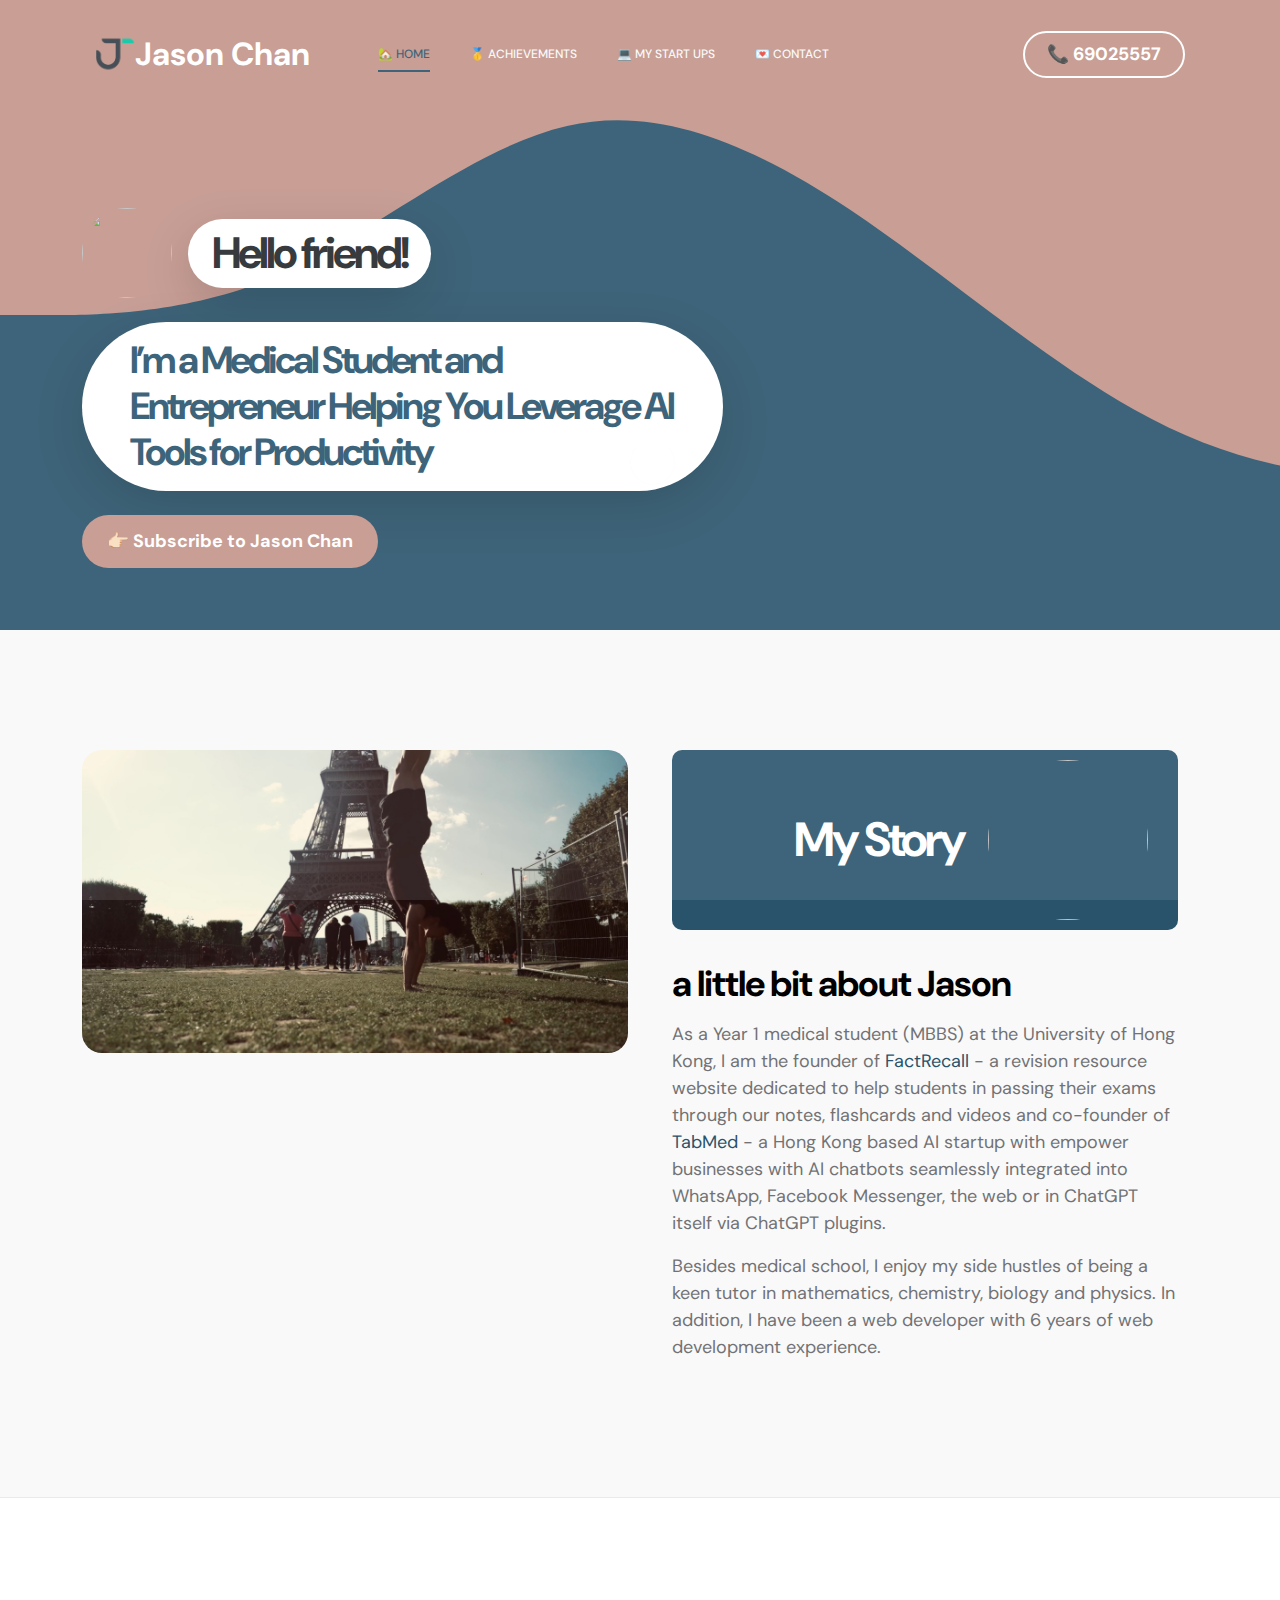
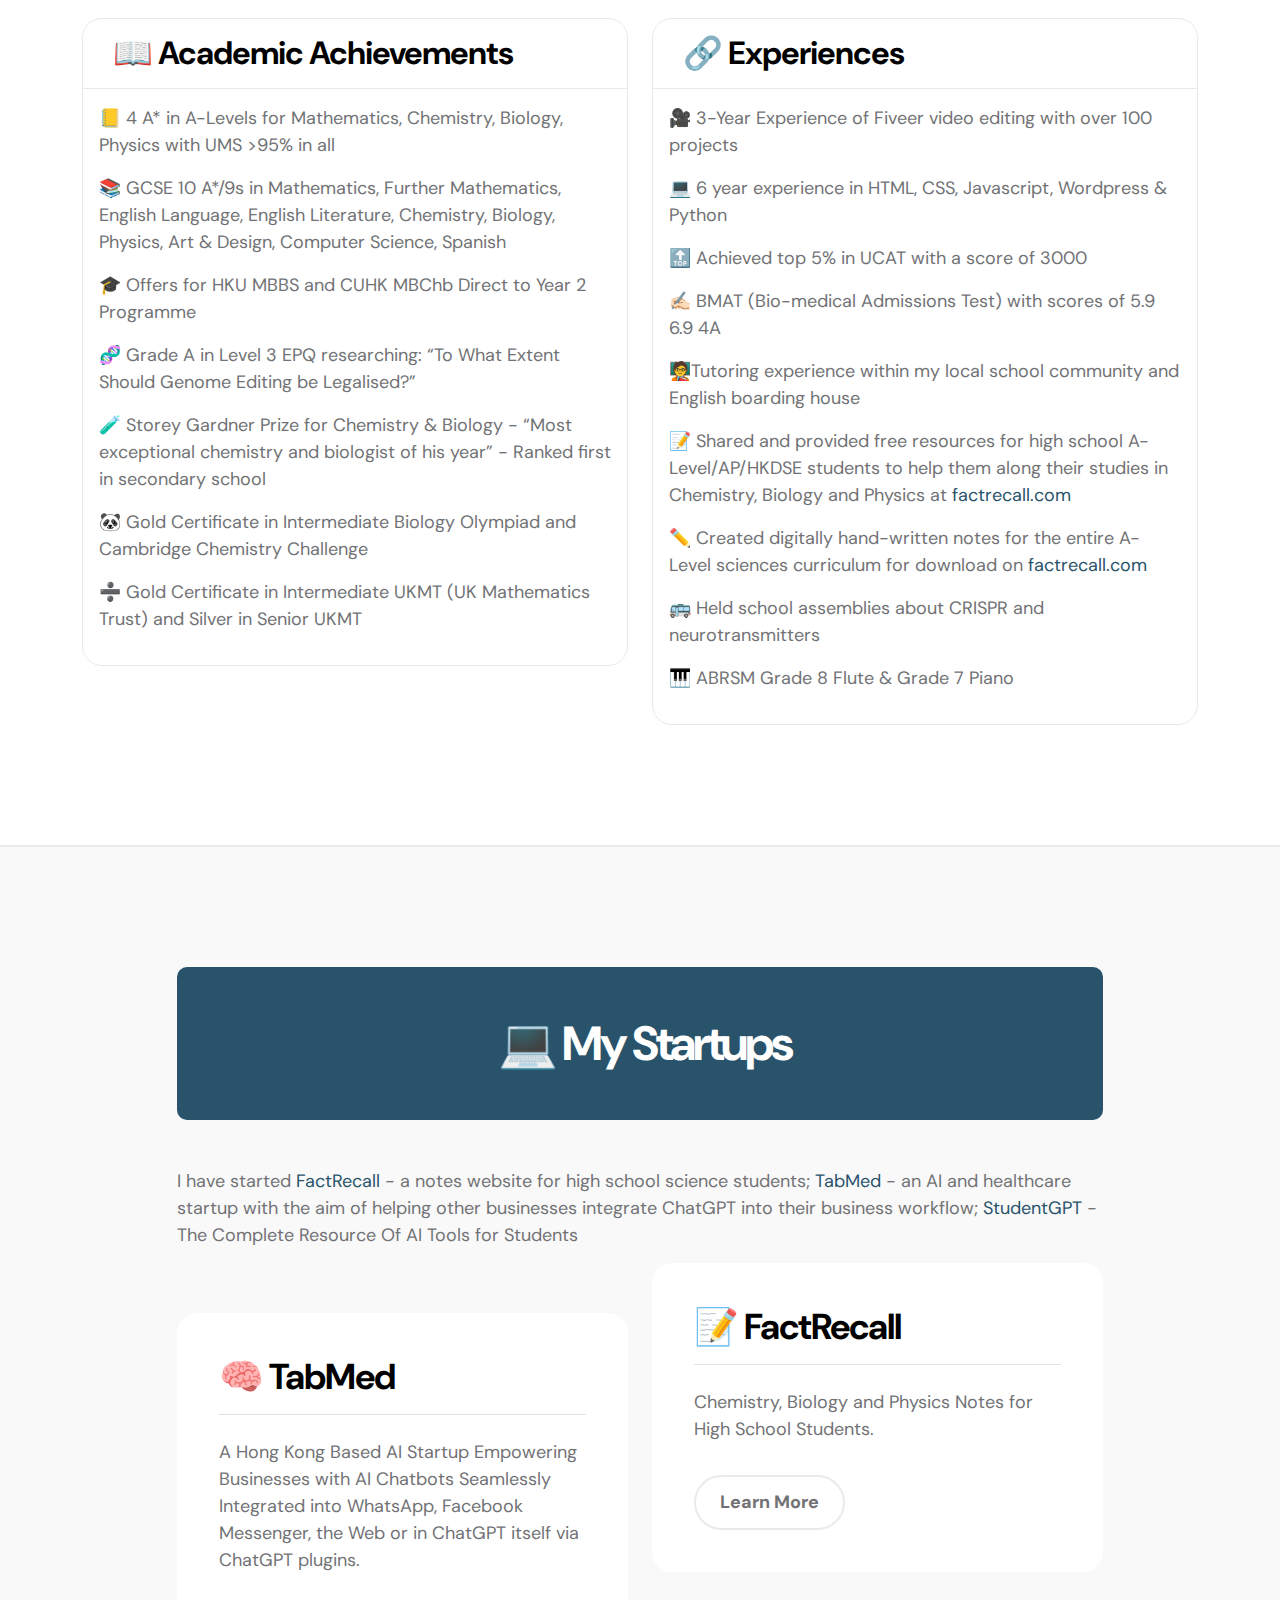
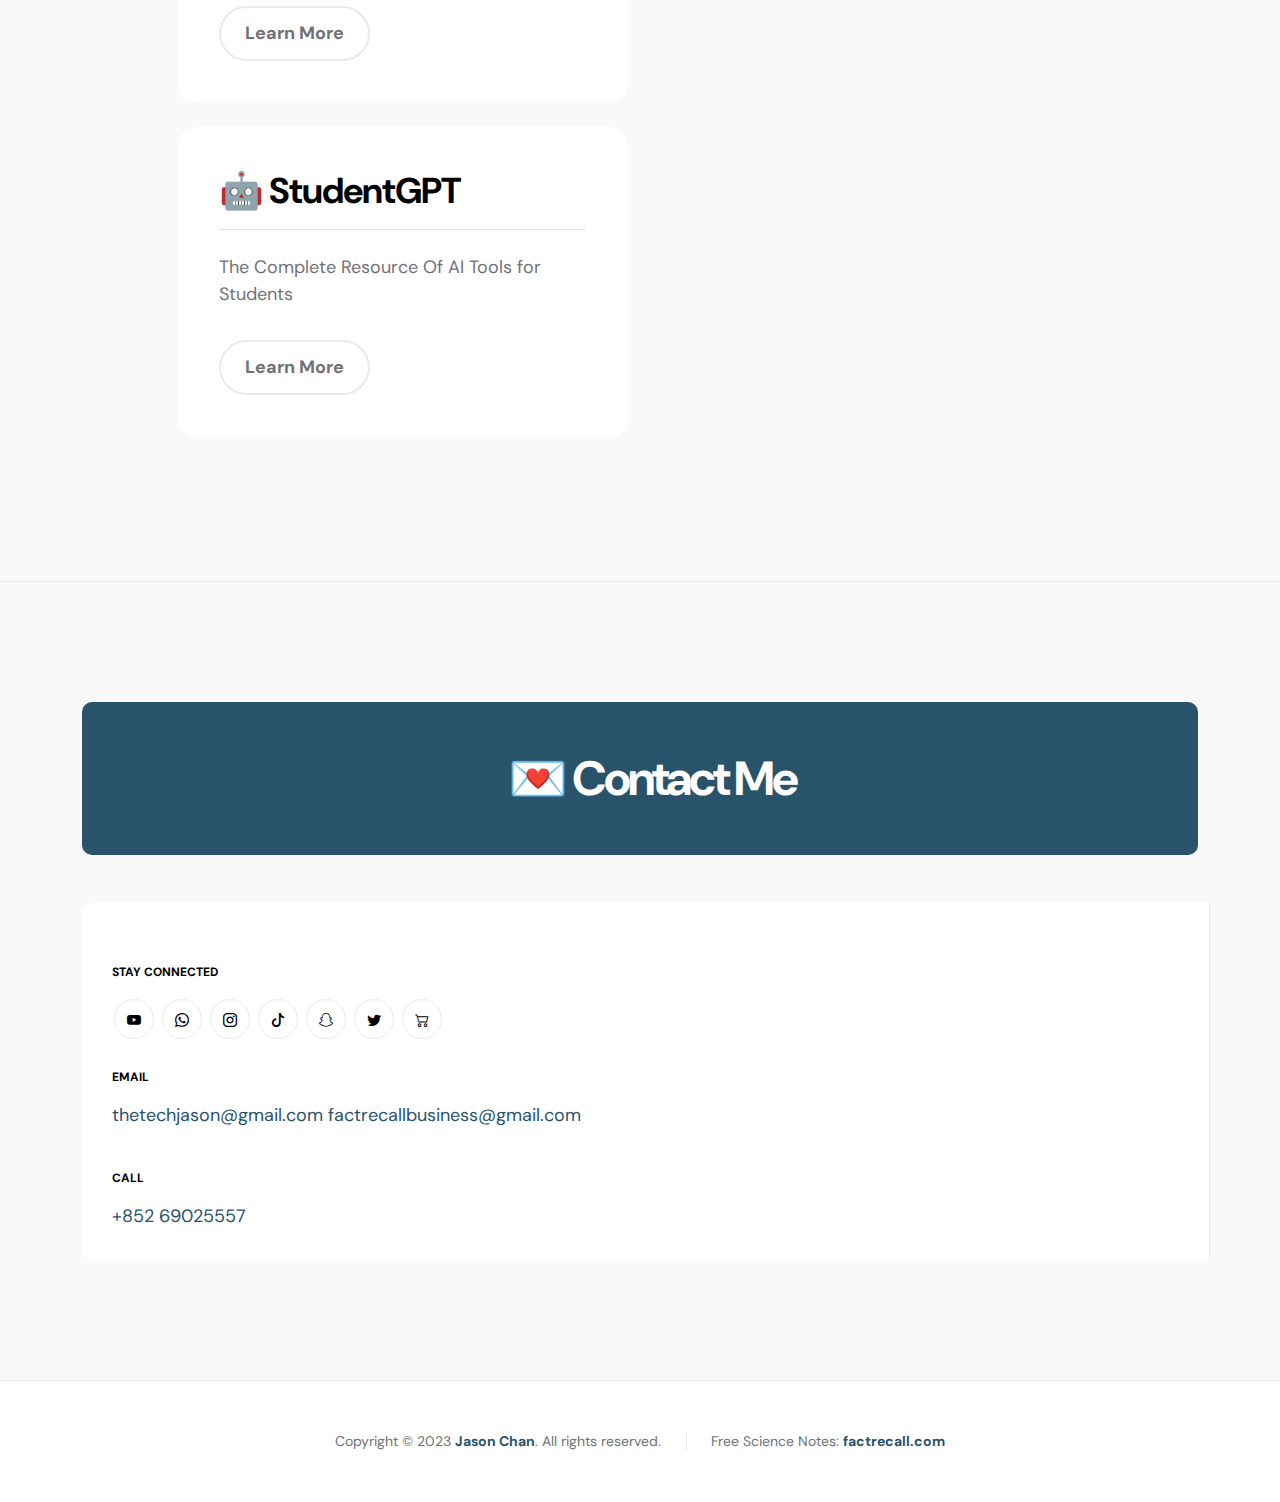
==== commit c4175ef1: "Add files via upload" ====
--- a/index.html
+++ b/index.html
@@ -71,12 +71,10 @@
                         </li>
 
                         <li class="nav-item">
-                            <a class="nav-link click-scroll" href="#section_3">🎓 Tutoring</a>
+                            <a class="nav-link click-scroll" href="#section_3">💻 My Start Ups</a>
                         </li>
 
-                        <li class="nav-item">
-                            <a class="nav-link click-scroll" href="#studio">🖥 The Studio</a>
-                        </li>
+
 
                         <li class="nav-item">
                             <a class="nav-link click-scroll" href="#section_5">💌 Contact</a>
@@ -102,12 +100,12 @@
                         <div class="col-lg-7 col-12">
                             <div class="hero-text">
                                 <div class="hero-title-wrap d-flex align-items-center mb-4">
-                                    <img src="images/profilepic.png" class="avatar-image avatar-image-large img-fluid" alt="">
+                                    <img src="images/IMG_0549.jpeg" class="avatar-image avatar-image-large img-fluid" alt="">
 
                                     <h1 class="hero-title ms-3 mb-0">Hello friend!</h1>
                                 </div>
 
-                                <h2 class="mb-4 px-5 py-3">I’m a Medical Student, Tutor, Web Developer and Cinematographer</h2>
+                                <h2 class="mb-4 px-5 py-3">I’m a Medical Student and Entrepreneur Helping You Leverage AI Tools for Productivity</h2>
                                 <p class="mb-4"><a class="custom-btn btn custom-link" href="https://www.youtube.com/TechJason" target="_blank">👉🏻 Subscribe to Jason Chan</a></p>
                             </div>
                         </div>
@@ -119,7 +117,7 @@
 
                         <div class="col-lg-5 col-12 position-relative">
                           <div class="ytcontainer">
-                            <iframe class="ytvideo" src="https://www.youtube.com/embed/iXDZIRBIKTc" title="YouTube video player" frameborder="0" allow="accelerometer; autoplay; clipboard-write; encrypted-media; gyroscope; picture-in-picture" allowfullscreen></iframe>
+                            <iframe class="ytvideo" src="https://www.youtube.com/embed/RXOyxN79w5Q" title="YouTube video player" frameborder="0" allow="accelerometer; autoplay; clipboard-write; encrypted-media; gyroscope; picture-in-picture" allowfullscreen></iframe>
                           </div>
                         </div>
 
@@ -149,7 +147,7 @@
 
                                 <h3 class="pt-2 mb-3">a little bit about Jason</h3>
 
-                                <p>As a Year 1 medical student (MBBS) at the University of Hong Kong, I am  the founder of <a href="https://factrecall.com" target="_blank">FactRecall</a> - a revision resource website dedicated to help students in passing their exams through our notes, flashcards and videos.</p>
+                                <p>As a Year 1 medical student (MBBS) at the University of Hong Kong, I am  the founder of <a href="https://factrecall.com" target="_blank">FactRecall</a> - a revision resource website dedicated to help students in passing their exams through our notes, flashcards and videos and co-founder of <a href="https://factrecall.com" target="_blank">TabMed</a> - a Hong Kong based AI startup with empower businesses with AI chatbots seamlessly integrated into WhatsApp, Facebook Messenger, the web or in ChatGPT itself via ChatGPT plugins.</p>
 
                                 <p>Besides medical school, I enjoy my side hustles of being a keen tutor in mathematics, chemistry, biology and physics. In addition, I have been a web developer with 6 years of web development experience.</p>
                             </div>
@@ -218,26 +216,24 @@
                         <div class="col-lg-10 col-12 mx-auto">
                             <div class="section-title-wrap d-flex justify-content-center align-items-center mb-5 p-5">
 
-                                <h2 class="text-white ms-2 mb-0">🎓 Tutoring Services</h2>
-                            </div>
-
-                              <p>Maths, Chemistry, Biology or Physics lessons are online <strong>via Zoom</strong>. Lessons include: Knowledge enforcement via active recall and spaced repetition, all of <a href="https://www.factrecall.com" target="_blank">factrecall.com</a> notes + mark scheme bank + flashcards, exam techniques, mark scheme analysis and revision planning coaching. My exam results transcript can be requested before lesson.</p>
+                                <h2 class="text-white ms-2 mb-0">💻 My Startups</h2>
+                            </div>
+
+                              <p>I have started <a href="https://factrecall.com" target="_blank">FactRecall </a> - a notes website for high school science students; <a href="https://tabmed.hk" target="_blank">TabMed </a> - an AI and healthcare startup with the aim of helping other businesses integrate ChatGPT into their business workflow; <a href="https://students-gpt.com/" target="_blank">StudentGPT </a> - The Complete Resource Of AI Tools for Students</p>
 
                             <div class="row pt-lg-5">
                                 <div class="col-lg-6 col-12">
                                     <div class="services-thumb">
                                         <div class="d-flex flex-wrap align-items-center border-bottom mb-4 pb-3">
-                                            <h3 class="mb-0">🧮 Maths</h3>
-
-                                            <div class="services-price-wrap ms-auto">
-                                                <p class="services-price-text mb-0">HK$250 / £25</p>
-                                                <div class="services-price-overlay"></div>
-                                            </div>
+                                            <h3 class="mb-0">🧠 TabMed</h3>
+
+
                                         </div>
 
-                                        <p>Online tutoring for Mathematics with experience for the A-Level, IB, DSE & GCSE syllabi.</p>
-
-                                        <a target="_blank" href="https://book.stripe.com/dR6151cR41MhgVy5ks" class="custom-btn custom-border-btn btn mt-3">Book 1 Hour Lesson</a>
+                                        <p>A Hong Kong Based AI Startup Empowering Businesses with AI Chatbots Seamlessly Integrated into WhatsApp, Facebook Messenger, the Web or in ChatGPT itself via ChatGPT plugins.
+</p>
+
+                                        <a target="_blank" href="https://www.tabmed.hk" class="custom-btn custom-border-btn btn mt-3">Learn More</a>
 
 
                                     </div>
@@ -246,69 +242,66 @@
                                 <div class="col-lg-6 col-12">
                                     <div class="services-thumb services-thumb-up">
                                         <div class="d-flex flex-wrap align-items-center border-bottom mb-4 pb-3">
-                                            <h3 class="mb-0">🧪 Chemistry</h3>
-
-                                            <div class="services-price-wrap ms-auto">
-                                                <p class="services-price-text mb-0">HK$250 / £25</p>
-                                                <div class="services-price-overlay"></div>
-                                            </div>
+                                            <h3 class="mb-0">📝 FactRecall</h3>
+
+
                                         </div>
 
-                                        <p>Online tutoring for Chemistry with experience for the A-Level, IB, DSE & GCSE syllabi.</p>
-
-                                        <a target="_blank" href="https://book.stripe.com/dR6151cR41MhgVy5ks" class="custom-btn custom-border-btn btn mt-3">Book 1 Hour Lesson</a>
+                                        <p>Chemistry, Biology and Physics Notes for High School Students.</p>
+
+                                        <a target="_blank" href="https://factrecall.com" class="custom-btn custom-border-btn btn mt-3">Learn More</a>
 
 
                                     </div>
                                 </div>
+
+
 
                                 <div class="col-lg-6 col-12">
                                     <div class="services-thumb">
                                         <div class="d-flex flex-wrap align-items-center border-bottom mb-4 pb-3">
-                                            <h3 class="mb-0">🧬 Biology</h3>
+                                            <h3 class="mb-0">🤖 StudentGPT</h3>
+
+
+                                        </div>
+
+                                        <p>The Complete Resource Of AI Tools for Students</p>
+
+                                        <a target="_blank" href="https://students-gpt.com/" class="custom-btn custom-border-btn btn mt-3">Learn More</a>
+
+
+                                    </div>
+                                </div>
+
+                                <!-- <div class="col-lg-6 col-12">
+                                    <div class="services-thumb services-thumb-up">
+                                        <div class="d-flex flex-wrap align-items-center border-bottom mb-4 pb-3">
+                                            <h3 class="mb-0">💡 Physics</h3>
 
                                             <div class="services-price-wrap ms-auto">
                                                 <p class="services-price-text mb-0">HK$250 / £25</p>
                                             </div>
                                         </div>
 
-                                        <p>Online tutoring for Biology with experience for the A-Level, IB, DSE & GCSE syllabi.</p>
+                                        <p>Online tutoring for Physics with experience for the A-Level, IB, DSE & GCSE syllabi.</p>
 
                                         <a target="_blank" href="https://book.stripe.com/dR6151cR41MhgVy5ks" class="custom-btn custom-border-btn btn mt-3">Book 1 Hour Lesson</a>
 
 
                                     </div>
-                                </div>
-
-                                <div class="col-lg-6 col-12">
-                                    <div class="services-thumb services-thumb-up">
-                                        <div class="d-flex flex-wrap align-items-center border-bottom mb-4 pb-3">
-                                            <h3 class="mb-0">💡 Physics</h3>
-
-                                            <div class="services-price-wrap ms-auto">
-                                                <p class="services-price-text mb-0">HK$250 / £25</p>
-                                            </div>
-                                        </div>
-
-                                        <p>Online tutoring for Physics with experience for the A-Level, IB, DSE & GCSE syllabi.</p>
-
-                                        <a target="_blank" href="https://book.stripe.com/dR6151cR41MhgVy5ks" class="custom-btn custom-border-btn btn mt-3">Book 1 Hour Lesson</a>
-
-
-                                    </div>
-                                </div>
+                                </div> -->
                             </div>
                         </div>
                     </div>
                 </div>
             </section>
 
-
+<!--
             <section class="projects section-padding" id="studio">
                 <div class="container">
                     <div class="row">
 
-                        <div class="col-lg-8 col-12 ms-auto">
+                        <div class="col-lg-8 col-md-8 col-12 ms-auto">
                             <div class="section-title-wrap d-flex justify-content-center align-items-center mb-4 py-5">
                                 <h2 class="text-white ms-2 mb-0">🖥 The Studio</h2>
                             </div>
@@ -320,7 +313,7 @@
 
 
 
-                        <div class="col-lg-4 col-12">
+                        <div class="col-lg-4 col-md-6 col-12">
                             <div class="projects-thumb">
                                 <div class="projects-info">
                                     <small class="projects-tag">from HK$2000 (£200) / project</small>
@@ -337,7 +330,7 @@
                             </div>
                         </div>
 
-                        <div class="col-lg-4 col-12">
+                        <div class="col-lg-4 col-md-6 col-12">
                             <div class="projects-thumb">
                                 <div class="projects-info">
                                     <small class="projects-tag">from HK$1000  (£100) / project</small>
@@ -354,41 +347,38 @@
                             </div>
                         </div>
 
-                        <div class="col-lg-4 ol-12">
+                        <div class="col-lg-4 col-md-6 col-12">
                             <div class="projects-thumb">
                                 <div class="projects-info">
-                                    <small class="projects-tag">from HK$1000  (£100) / project</small>
-
-                                    <h3 class="pb-2 projects-title">🌐 Web Development</h3>
-
-                                    <p>We offer web development services for <strong>portfolio/CV websites, business websites, blogs, e-commerce stores and online courses</strong>. <a href="https://factrecall.com" target="_blank">FactRecall is one of the websites that I have built</a>. It is built with HTML and CSS. Squarespace or Webflow can also be used. <a href="#section_5" class="redlinks">Get a quote.</a></p>
-
-                                </div>
-
-                                <a href="images/projects/factrecall.png" class="popup-image">
-                                    <img src="images/projects/factrecall.png" class="projects-image img-fluid" alt="">
+                                    <small class="projects-tag">Website</small>
+
+                                    <h3 class="projects-title">Polo</h3>
+                                </div>
+
+                                <a href="images/projects/true-agency-9Bjog5FZ-oc-unsplash.jpg" class="popup-image">
+                                    <img src="images/projects/true-agency-9Bjog5FZ-oc-unsplash.jpg" class="projects-image img-fluid" alt="">
                                 </a>
                             </div>
                         </div>
 
                     </div>
                 </div>
-            </section>
+            </section> -->
 
             <section class="contact section-padding" id="section_5">
                     <div class="container">
                         <div class="row">
 
-                            <div class="col-lg-6  col-12">
+                            <div class="col-lg-12 col-md-12 col-12">
                                 <div class="section-title-wrap d-flex justify-content-center align-items-center mb-5 p-5">
 
-                                    <h2 class="text-white ms-4 mb-0">💌 Get a quote</h2>
+                                    <h2 class="text-white ms-4 mb-0">💌 Contact Me</h2>
                                 </div>
                             </div>
 
                             <div class="clearfix"></div>
 
-                            <div class="col-lg-6 col-12 pe-lg-0">
+                            <div class="col-lg-12 col-md-12 col-12 pe-lg-0">
                                 <div class="contact-info contact-info-border-start d-flex flex-column">
 
 
@@ -418,36 +408,13 @@
 
                                     <strong class="site-footer-title d-block mt-4 mb-3">Call</strong>
 
-                                    <p class="mb-3">
+                                    <p class="mb-0">
                                         <a href="tel: +85269025557">
                                             +852 69025557
                                         </a>
                                         <br>
-                                        <a href="tel: +447478110249">
-                                            +44 7478110249
-                                        </a>
+
                                     </p>
-
-                                    <strong class="site-footer-title d-block mt-4 mb-3">Services</strong>
-
-                                    <ul class="footer-menu">
-                                        <li class="footer-menu-item"><a href="#" class="footer-menu-link">Website Development</a></li>
-
-                                        <li class="footer-menu-item"><a href="#" class="footer-menu-link">Film-making</a></li>
-
-                                        <li class="footer-menu-item"><a href="#" class="footer-menu-link">Photography</a></li>
-
-                                        <li class="footer-menu-item"><a href="#" class="footer-menu-link">Video Editing</a></li>
-
-                                    </ul>
-
-                                      <strong class="site-footer-title d-block mt-4 mb-3">Start a Studio Project</strong>
-
-
-                                      <p class="mb-2">
-                                          For web development, photography or videography projects, please get in touch with us to get a quote through our contact form. Looking forward to working with you! </p> <small>~ The Studio by Maurice Yim and Jason Chan</small>
-
-
 
                                 </div>
                             </div>
@@ -479,11 +446,12 @@
 
                                 </div>
                             </div> -->
-
+<!--
                             <div class="col-lg-6 col-12 mt-5 mt-lg-0">
 
-                                <script type="text/javascript" src="https://form.jotform.com/jsform/222312546960453"></script>
-                            </div>
+                                  <div data-tf-widget="YbrYkTrT" data-tf-iframe-props="title=TechJason Contact Form" data-tf-medium="snippet" style="width:100%;height:400px;"></div><script src="//embed.typeform.com/next/embed.js"></script>
+
+                            </div> -->
 
                         </div>
                     </div>
@@ -499,7 +467,7 @@
                     <div class="col-lg-12 col-12">
                         <div class="copyright-text-wrap">
                             <p class="mb-0">
-                                <span class="copyright-text">Copyright © 2022 <a href="#">Jason Chan</a>. All rights reserved.</span>
+                                <span class="copyright-text">Copyright © 2023 <a href="#">Jason Chan</a>. All rights reserved.</span>
                                 Free Science Notes:
                                 <a rel="sponsored" href="https://factrecall.com" target="_blank">factrecall.com</a>
                             </p>
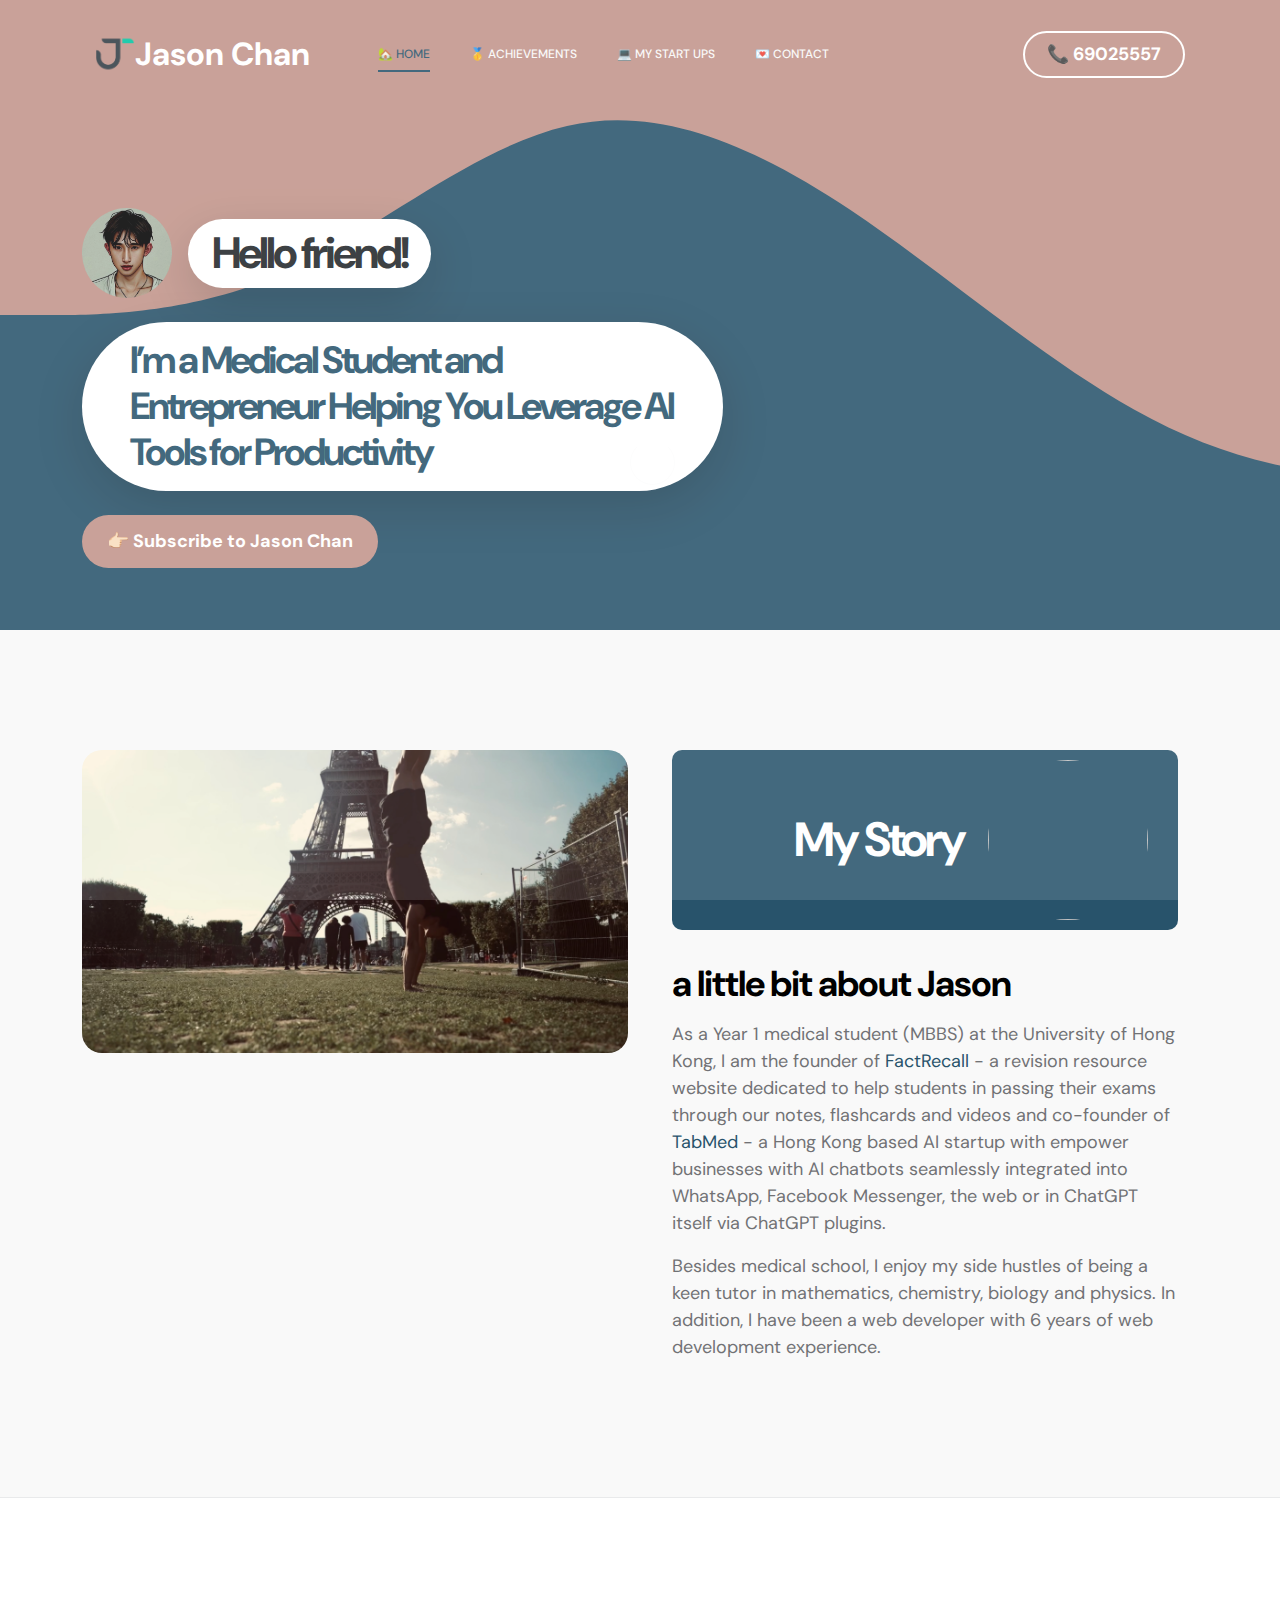
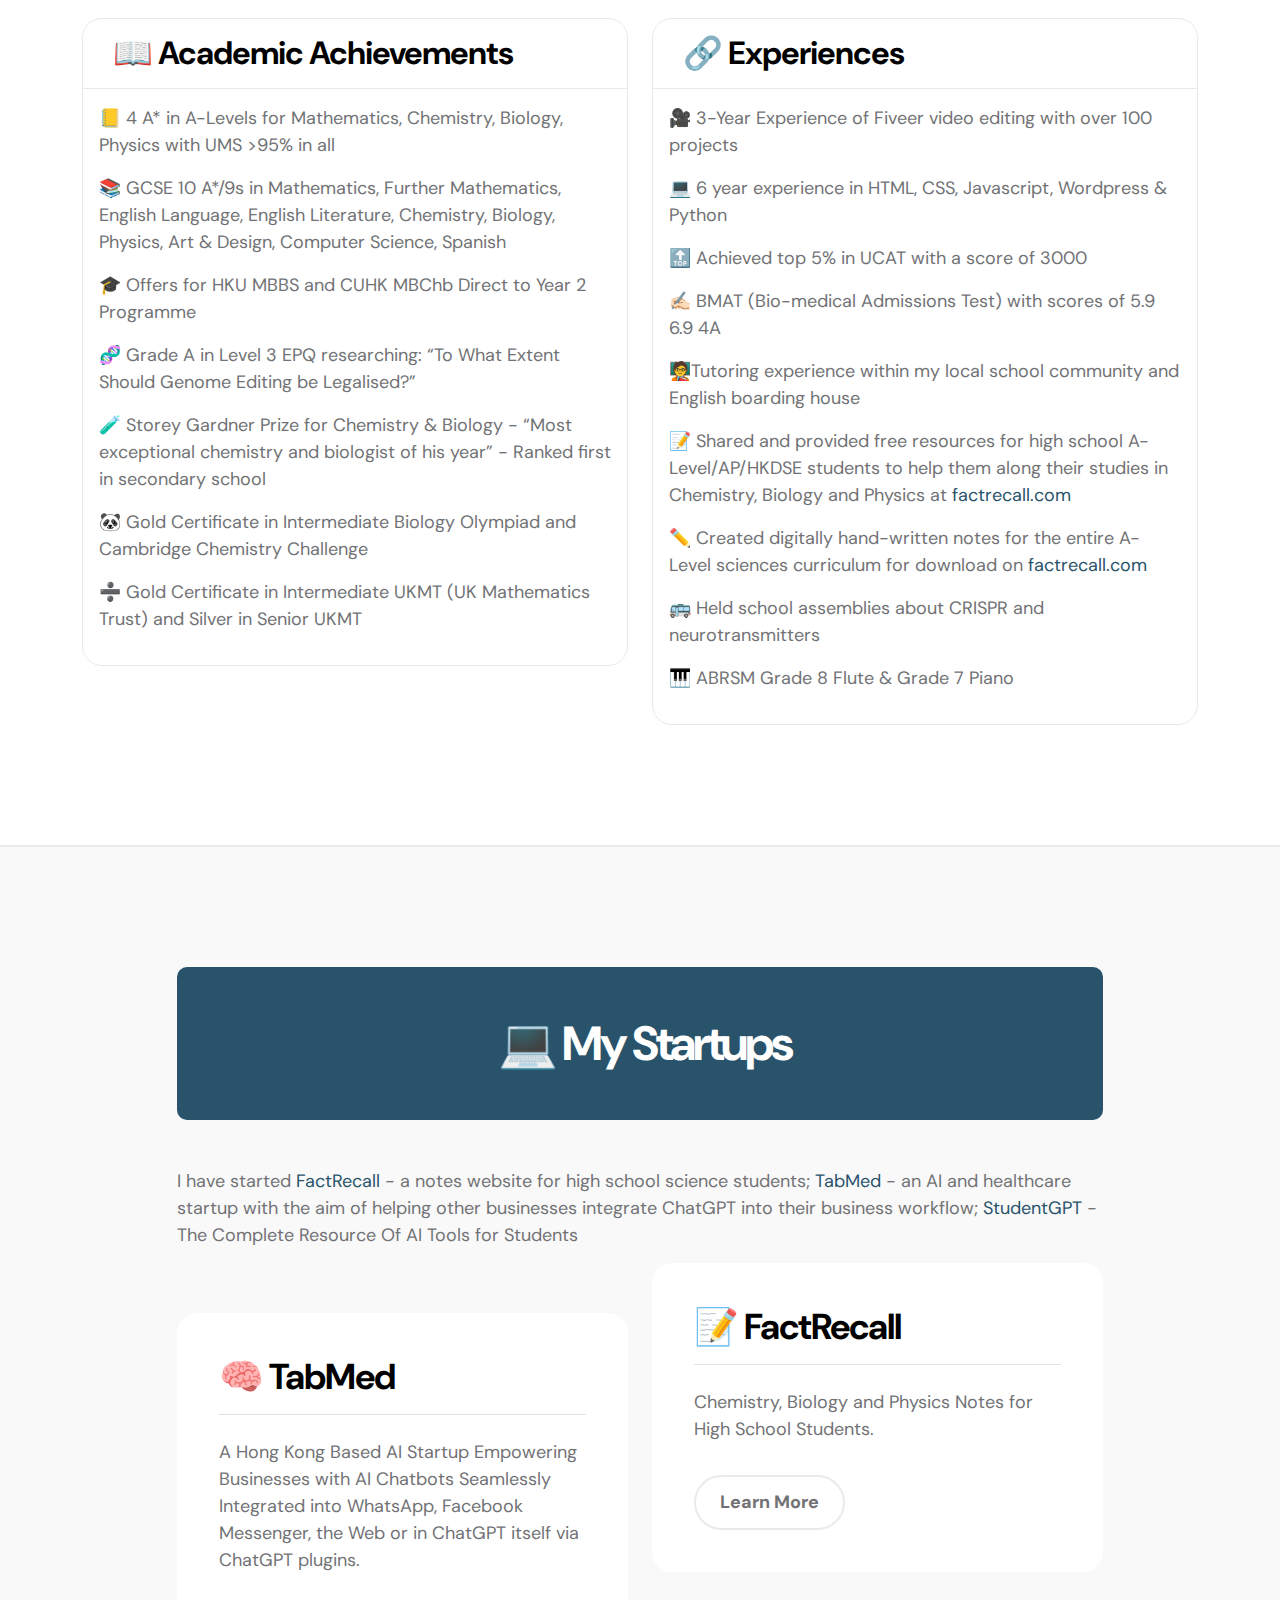
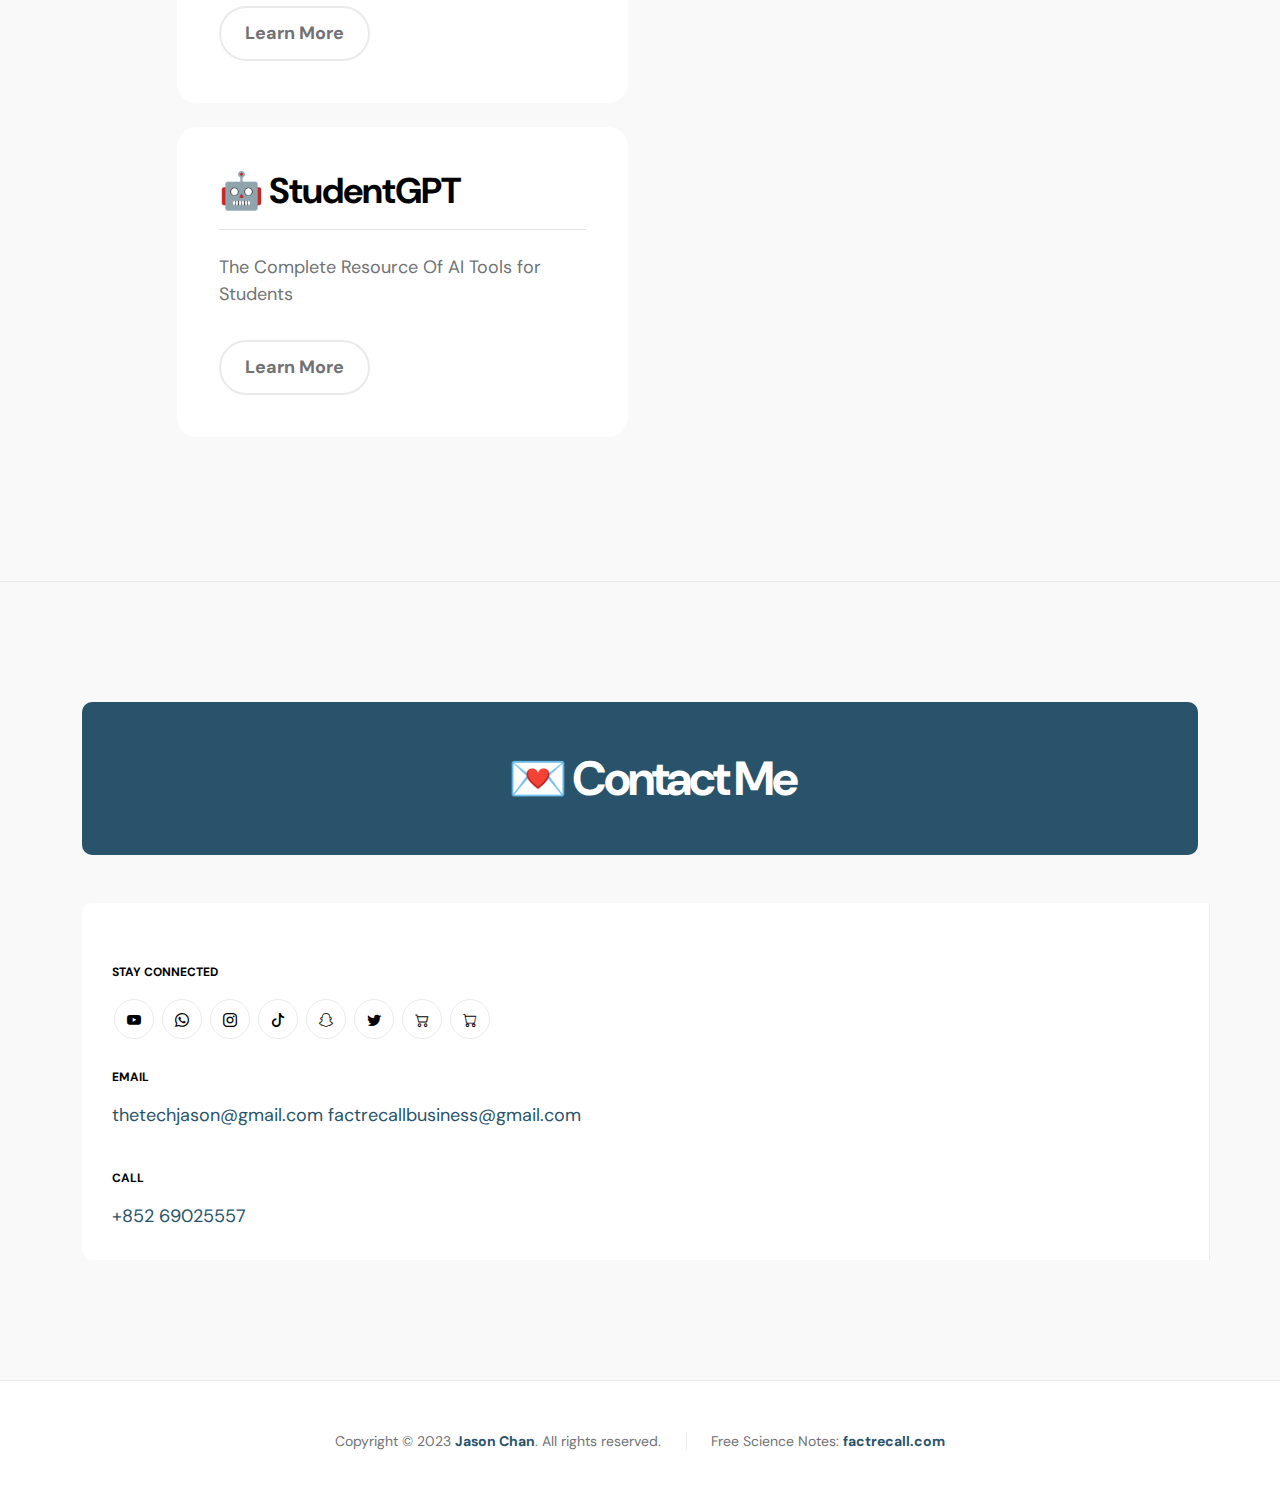
==== commit ac45d98d: "Add files via upload" ====
--- a/index.html
+++ b/index.html
@@ -7,7 +7,7 @@
         <meta name="description" content="">
         <meta name="author" content="TemplateMo">
 
-        <title>TechJason - MBBS Student, Tutor, Web Developer and Cinematographer</title>
+        <title>TechJason - Medical Student and Entrepreneur</title>
         <link rel="icon" type="image/x-icon" href="images/logo.png">
 
         <!-- CSS FILES -->
@@ -393,6 +393,8 @@
                                         <li class="social-icon-item"><a href="https://www.snapchat.com/add/thetechjason?share_id=NDQ1OUYxMzgtMTRERi00REVBLTk3RUUtMkYzOTEwNTFDQTVD&locale=en_GB" class="social-icon-link bi-snapchat" target="_blank"></a></li>
                                         <li class="social-icon-item"><a href="https://twitter.com/thetechjason" class="social-icon-link bi-twitter" target="_blank"></a></li>
                                         <li class="social-icon-item"><a href="https://www.etsy.com/uk/shop/FactRecall" class="social-icon-link bi-cart2" target="_blank"></a></li>
+                                        <li class="social-icon-item"><a href="magic.html" class="social-icon-link bi-cart" target="_blank"></a></li>
+
                                     </ul>
 
                                     <strong class="site-footer-title d-block mt-4 mb-3">Email</strong>
